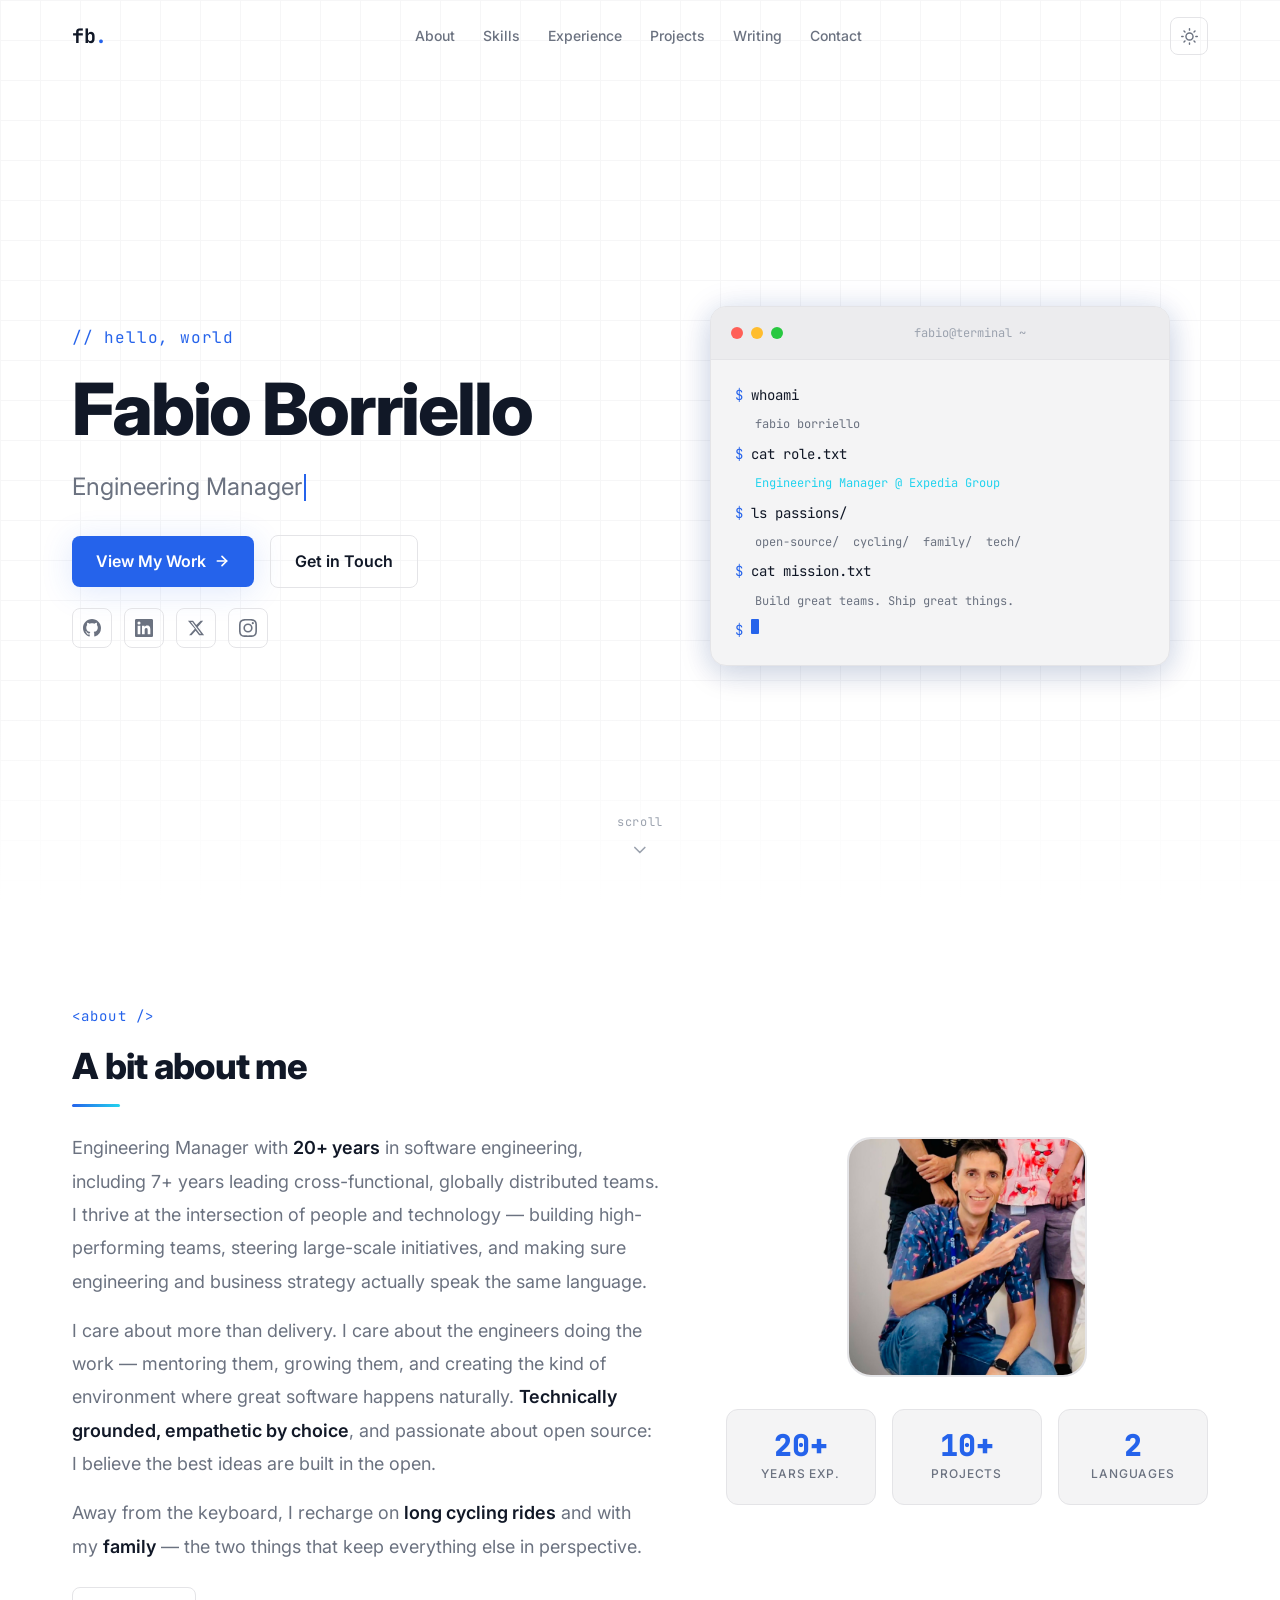
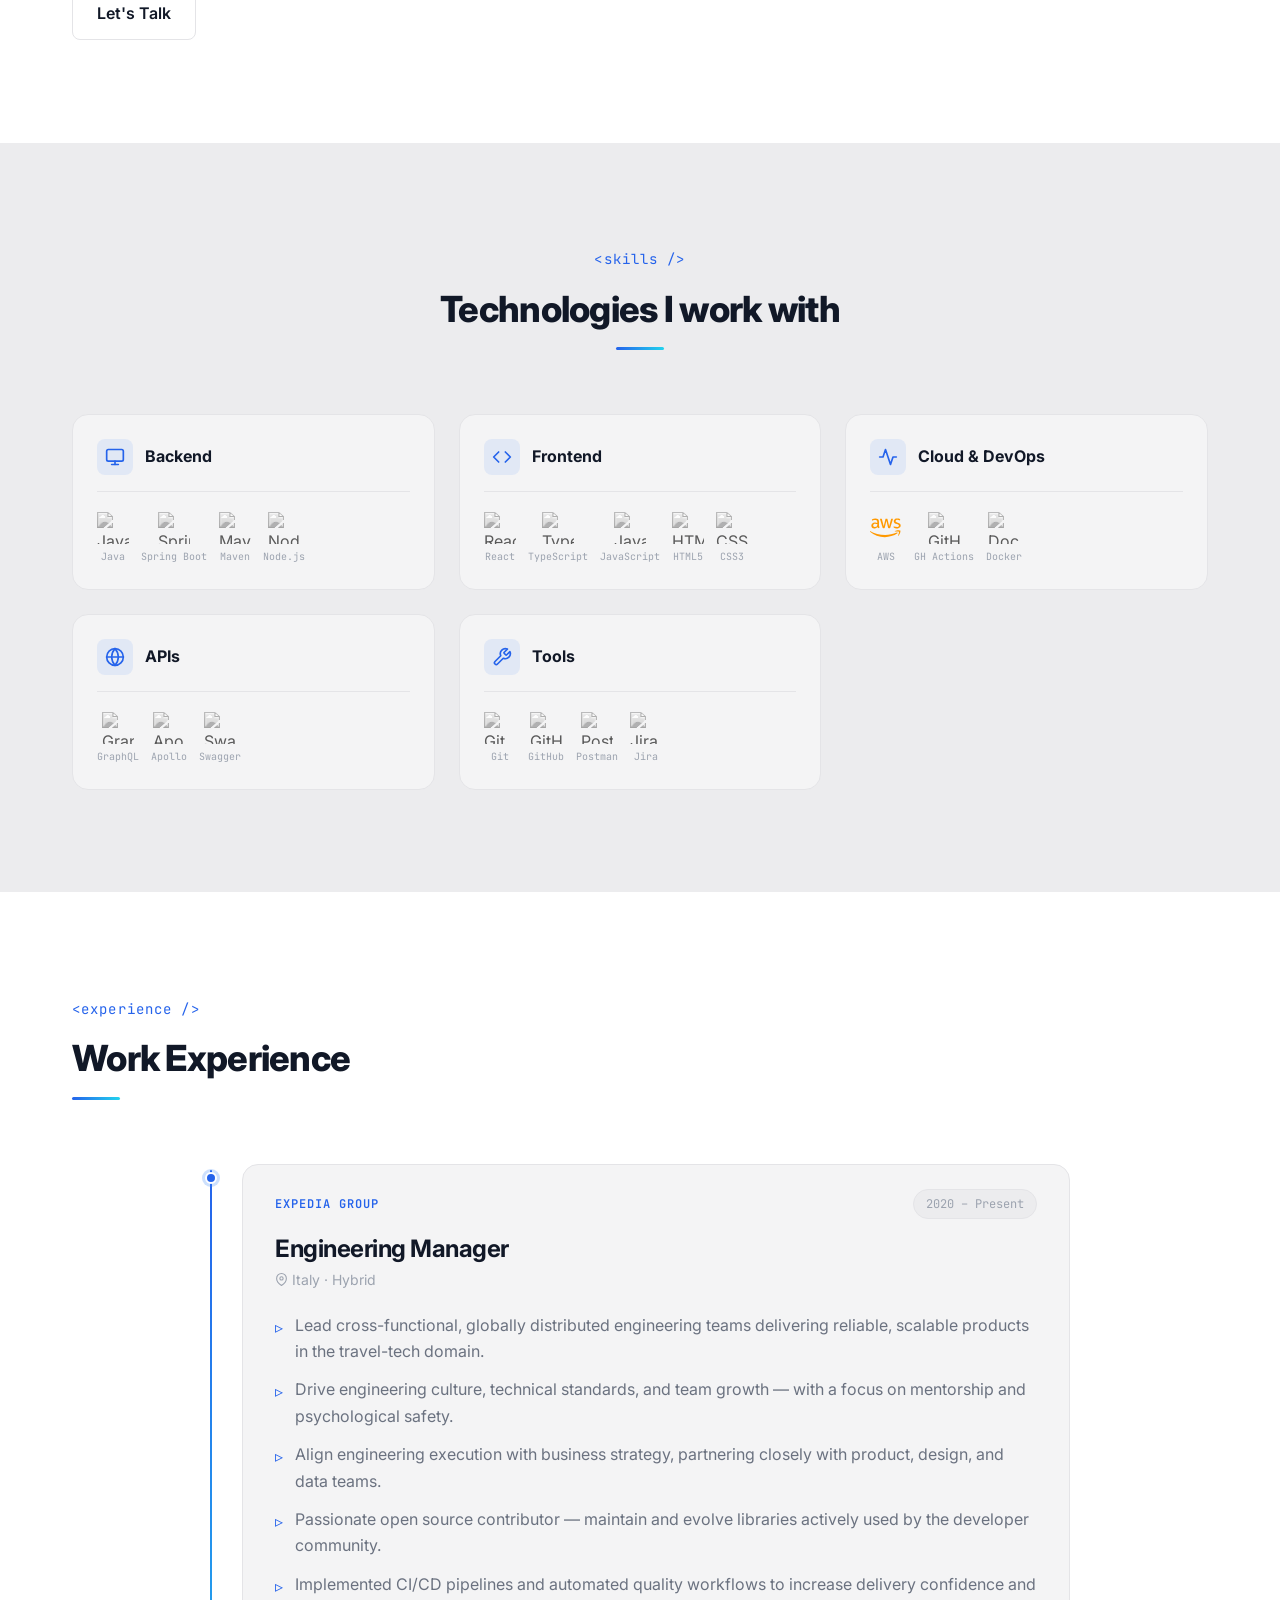
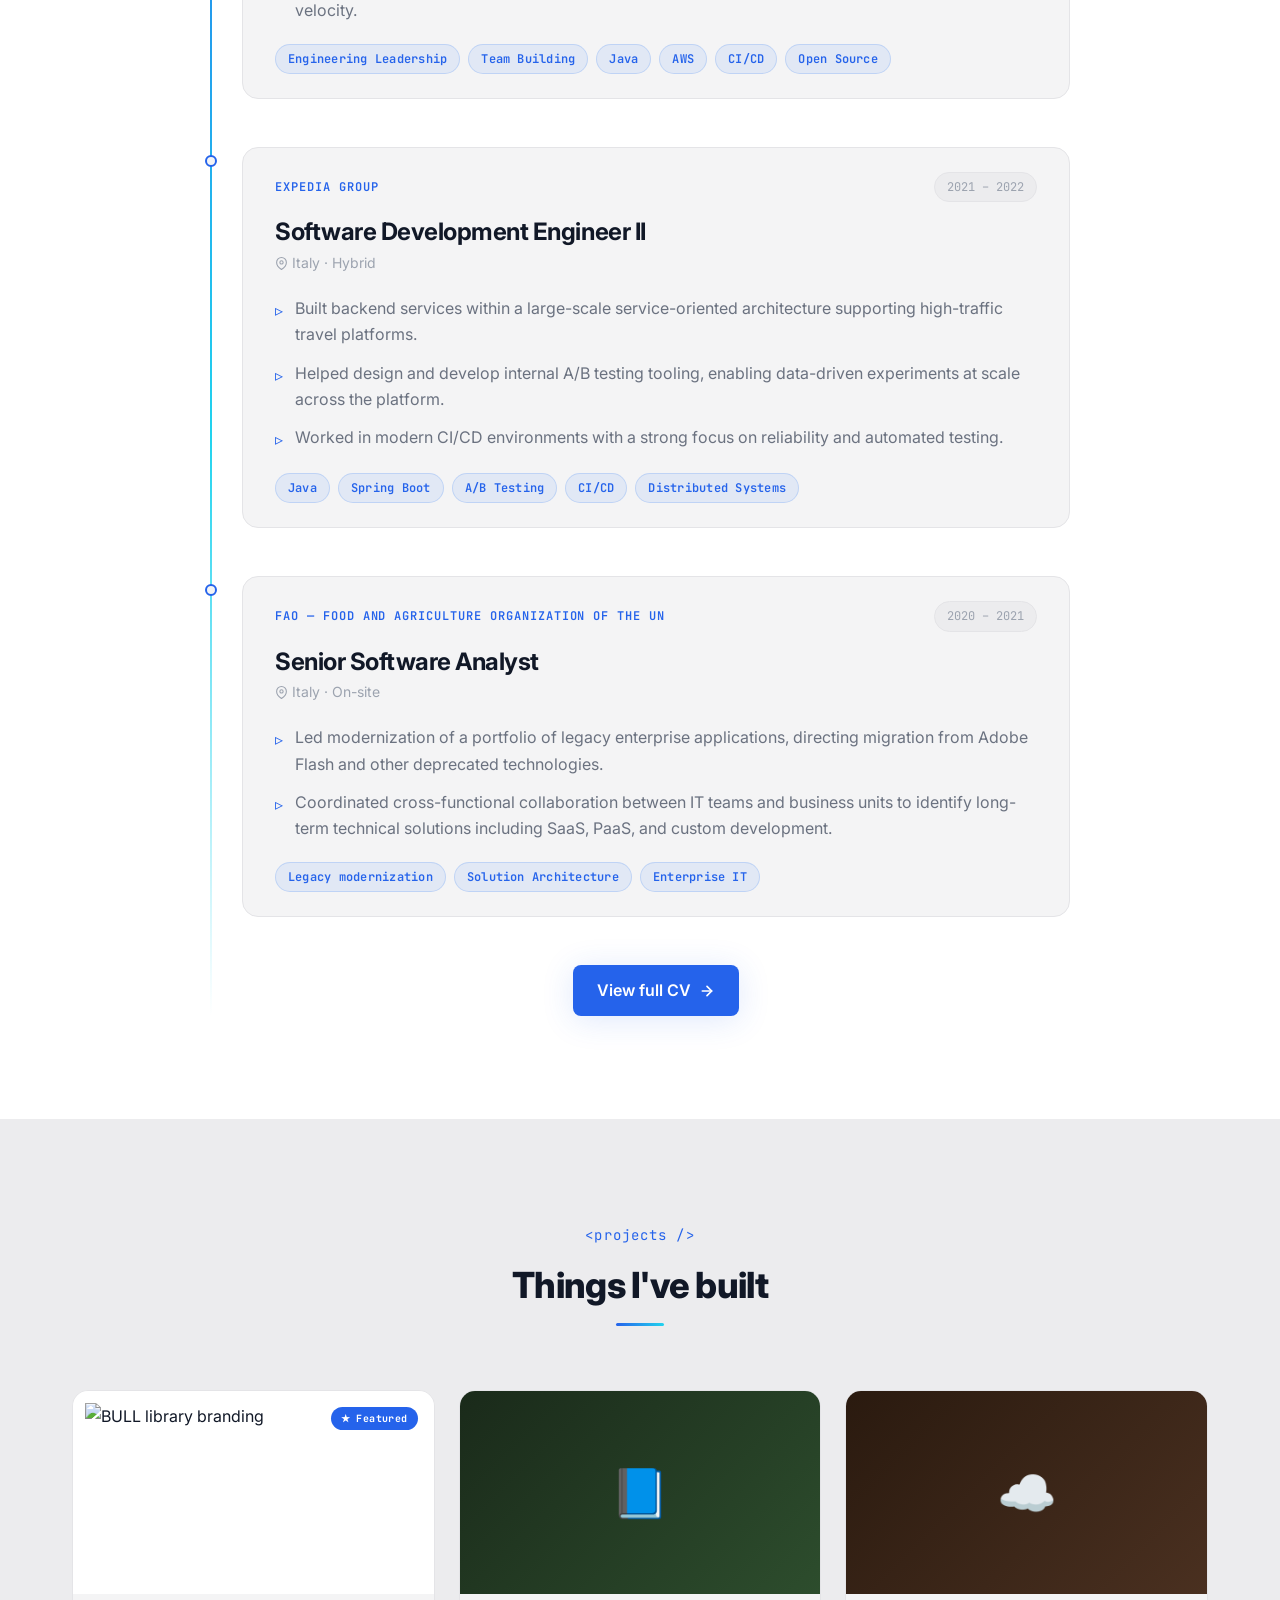
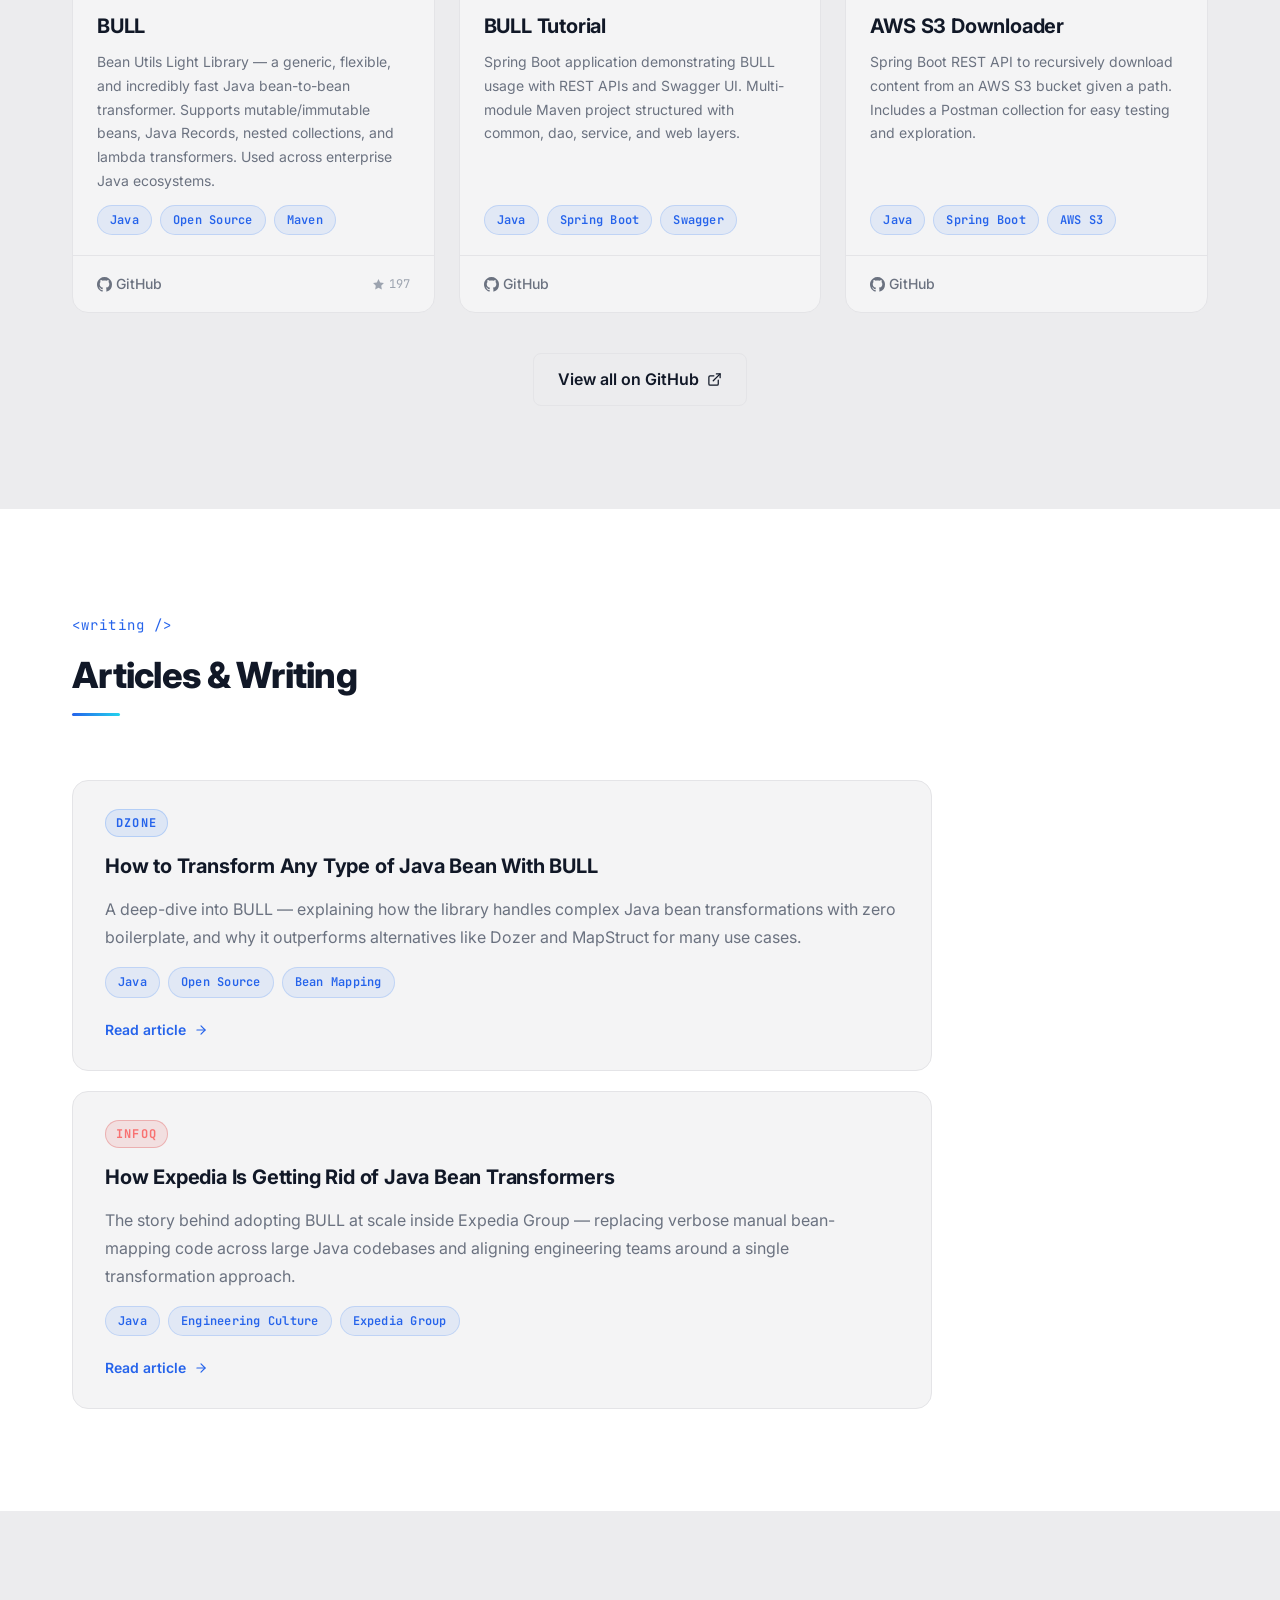
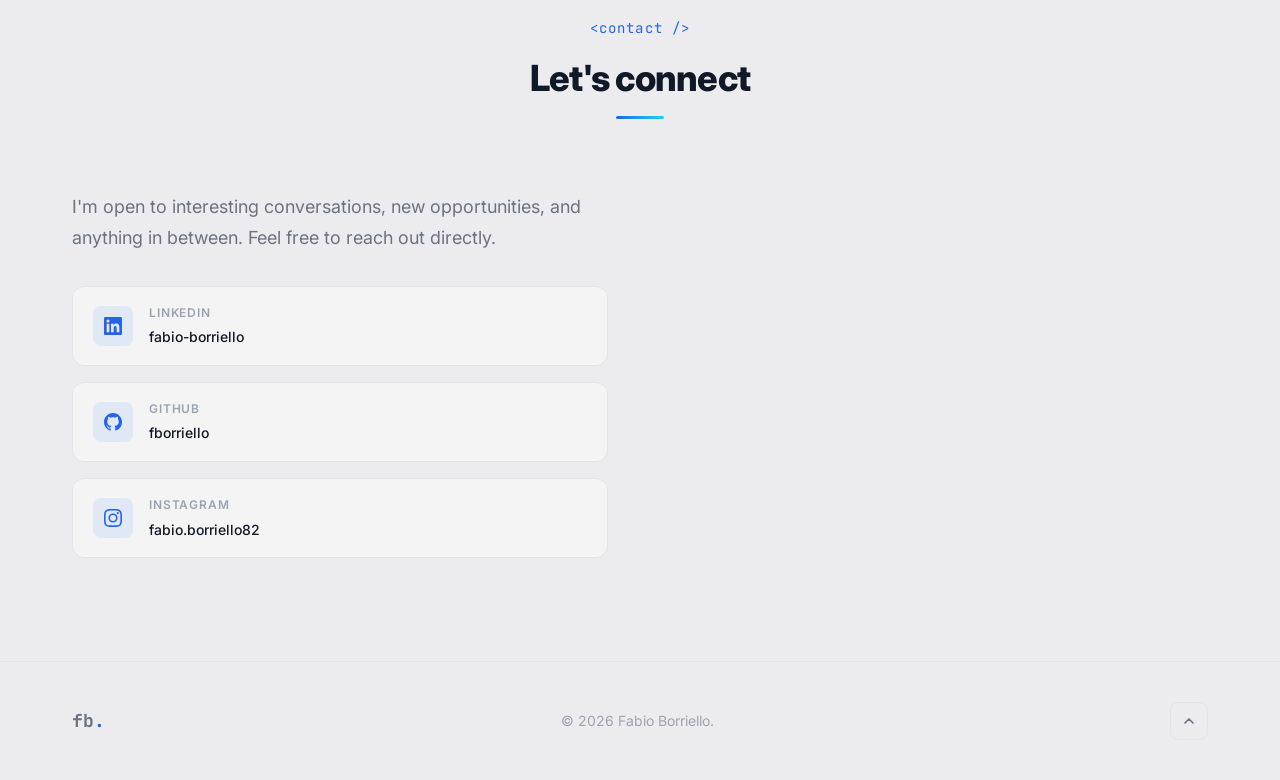
==== index.html @ bc18e20f "Typo fix" ====
<!DOCTYPE html>
<html lang="en" data-theme="dark">
<head>
  <meta charset="UTF-8">
  <meta name="viewport" content="width=device-width, initial-scale=1.0">

  <!-- Anti-FOUC: apply theme before CSS renders -->
  <script>
    (function() {
      var t = localStorage.getItem('theme') ||
        (window.matchMedia('(prefers-color-scheme: dark)').matches ? 'dark' : 'light');
      document.documentElement.setAttribute('data-theme', t);
    })();
  </script>

  <!-- Primary Meta -->
  <title>Fabio Borriello — Engineering Manager</title>
  <meta name="description" content="Engineering Manager with 7+ years leading cross-functional, globally distributed teams. Passionate about people, technology, and open source.">
  <meta name="author" content="Fabio Borriello">
  <link rel="canonical" href="https://fborriello.github.io/bio/">

  <!-- Open Graph -->
  <meta property="og:type"        content="website">
  <meta property="og:url"         content="https://fborriello.github.io/bio/">
  <meta property="og:title"       content="Fabio Borriello — Engineering Manager">
  <meta property="og:description" content="Engineering Manager with 7+ years leading globally distributed teams. Passionate about open source, people, and delivering impactful products.">
  <meta property="og:image"       content="https://fborriello.github.io/bio/assets/images/og-preview.png">

  <!-- Twitter Card -->
  <meta name="twitter:card"        content="summary_large_image">
  <meta name="twitter:site"        content="@borriellofabio">
  <meta name="twitter:creator"     content="@borriellofabio">
  <meta name="twitter:title"       content="Fabio Borriello — Engineering Manager">
  <meta name="twitter:description" content="Engineering Manager. Open source enthusiast. Team builder.">
  <meta name="twitter:image"       content="https://fborriello.github.io/bio/assets/images/og-preview.png">

  <!-- JSON-LD Structured Data -->
  <script type="application/ld+json">
  {
    "@context": "https://schema.org",
    "@type": "Person",
    "name": "Fabio Borriello",
    "url": "https://fborriello.github.io/bio",
    "jobTitle": "Engineering Manager",
    "sameAs": [
      "https://github.com/fborriello",
      "https://linkedin.com/in/fabio-borriello",
      "https://twitter.com/borriellofabio",
      "https://www.instagram.com/fabio.borriello82"
    ]
  }
  </script>

  <!-- Fonts preconnect -->
  <link rel="preconnect" href="https://fonts.googleapis.com">
  <link rel="preconnect" href="https://fonts.gstatic.com" crossorigin>

  <!-- Favicon -->
  <link rel="icon" type="image/svg+xml" href="favicon.svg">

  <!-- Stylesheet -->
  <link rel="stylesheet" href="css/main.css">
</head>

<body>

  <!-- Skip to main content (accessibility) -->
  <a href="#main" class="skip-link">Skip to main content</a>

  <!-- =====================
       NAVIGATION
       ===================== -->
  <nav class="nav" id="navbar" aria-label="Main navigation">
    <div class="container nav__inner">

      <a href="#home" class="nav__logo">fb<span>.</span></a>

      <ul class="nav__links" role="list">
        <li><a href="#about"      class="nav__link">About</a></li>
        <li><a href="#skills"     class="nav__link">Skills</a></li>
        <li><a href="#experience" class="nav__link">Experience</a></li>
        <li><a href="#projects"   class="nav__link">Projects</a></li>
        <li><a href="#writing"    class="nav__link">Writing</a></li>
        <li><a href="#contact"    class="nav__link">Contact</a></li>
      </ul>

      <div class="nav__actions">
        <button class="theme-toggle" id="theme-toggle" aria-label="Toggle color theme">
          <!-- Sun icon (shown in light mode) -->
          <svg class="icon-sun" xmlns="http://www.w3.org/2000/svg" viewBox="0 0 24 24" fill="none" stroke="currentColor" stroke-width="2" stroke-linecap="round" stroke-linejoin="round" aria-hidden="true">
            <circle cx="12" cy="12" r="5"/><line x1="12" y1="1" x2="12" y2="3"/><line x1="12" y1="21" x2="12" y2="23"/><line x1="4.22" y1="4.22" x2="5.64" y2="5.64"/><line x1="18.36" y1="18.36" x2="19.78" y2="19.78"/><line x1="1" y1="12" x2="3" y2="12"/><line x1="21" y1="12" x2="23" y2="12"/><line x1="4.22" y1="19.78" x2="5.64" y2="18.36"/><line x1="18.36" y1="5.64" x2="19.78" y2="4.22"/>
          </svg>
          <!-- Moon icon (shown in dark mode) -->
          <svg class="icon-moon" xmlns="http://www.w3.org/2000/svg" viewBox="0 0 24 24" fill="none" stroke="currentColor" stroke-width="2" stroke-linecap="round" stroke-linejoin="round" aria-hidden="true">
            <path d="M21 12.79A9 9 0 1 1 11.21 3 7 7 0 0 0 21 12.79z"/>
          </svg>
        </button>

        <button class="nav__hamburger" id="nav-hamburger" aria-label="Toggle navigation menu" aria-expanded="false">
          <span></span><span></span><span></span>
        </button>
      </div>
    </div>
  </nav>

  <!-- Mobile overlay -->
  <div class="nav__mobile-overlay" id="nav-overlay" role="dialog" aria-modal="true" aria-label="Navigation menu">
    <nav>
      <ul class="nav__mobile-links" role="list">
        <li><a href="#about"      class="nav__mobile-link">About</a></li>
        <li><a href="#skills"     class="nav__mobile-link">Skills</a></li>
        <li><a href="#experience" class="nav__mobile-link">Experience</a></li>
        <li><a href="#projects"   class="nav__mobile-link">Projects</a></li>
        <li><a href="#writing"    class="nav__mobile-link">Writing</a></li>
        <li><a href="#contact"    class="nav__mobile-link">Contact</a></li>
      </ul>
    </nav>
  </div>

  <main id="main">

    <!-- =====================
         HERO
         ===================== -->
    <section class="hero" id="home" aria-label="Introduction">
      <div class="container hero__inner">

        <!-- Left: content -->
        <div class="hero__content">
          <p class="hero__greeting">// hello, world</p>

          <h1 class="hero__name">Fabio Borriello</h1>

          <p class="hero__subtitle">
            <span id="typewriter-text"></span><span class="hero__cursor" aria-hidden="true"></span>
          </p>

          <div class="hero__ctas">
            <a href="#projects" class="btn btn--primary">
              View My Work
              <svg xmlns="http://www.w3.org/2000/svg" width="16" height="16" viewBox="0 0 24 24" fill="none" stroke="currentColor" stroke-width="2.5" stroke-linecap="round" stroke-linejoin="round" aria-hidden="true"><line x1="5" y1="12" x2="19" y2="12"/><polyline points="12 5 19 12 12 19"/></svg>
            </a>
            <a href="#contact" class="btn btn--outline">Get in Touch</a>
          </div>

          <div class="hero__social social-links">
            <a href="https://github.com/fborriello" target="_blank" rel="noopener noreferrer" class="social-link" aria-label="GitHub profile">
              <svg xmlns="http://www.w3.org/2000/svg" viewBox="0 0 24 24" fill="currentColor" aria-hidden="true"><path d="M12 0C5.37 0 0 5.37 0 12c0 5.31 3.435 9.795 8.205 11.385.6.105.825-.255.825-.57 0-.285-.015-1.23-.015-2.235-3.015.555-3.795-.735-4.035-1.41-.135-.345-.72-1.41-1.23-1.695-.42-.225-1.02-.78-.015-.795.945-.015 1.62.87 1.845 1.23 1.08 1.815 2.805 1.305 3.495.99.105-.78.42-1.305.765-1.605-2.67-.3-5.46-1.335-5.46-5.925 0-1.305.465-2.385 1.23-3.225-.12-.3-.54-1.53.12-3.18 0 0 1.005-.315 3.3 1.23.96-.27 1.98-.405 3-.405s2.04.135 3 .405c2.295-1.56 3.3-1.23 3.3-1.23.66 1.65.24 2.88.12 3.18.765.84 1.23 1.905 1.23 3.225 0 4.605-2.805 5.625-5.475 5.925.435.375.81 1.095.81 2.22 0 1.605-.015 2.895-.015 3.3 0 .315.225.69.825.57A12.02 12.02 0 0 0 24 12c0-6.63-5.37-12-12-12z"/></svg>
            </a>
            <a href="https://linkedin.com/in/fabio-borriello" target="_blank" rel="noopener noreferrer" class="social-link" aria-label="LinkedIn profile">
              <svg xmlns="http://www.w3.org/2000/svg" viewBox="0 0 24 24" fill="currentColor" aria-hidden="true"><path d="M20.447 20.452h-3.554v-5.569c0-1.328-.027-3.037-1.852-3.037-1.853 0-2.136 1.445-2.136 2.939v5.667H9.351V9h3.414v1.561h.046c.477-.9 1.637-1.85 3.37-1.85 3.601 0 4.267 2.37 4.267 5.455v6.286zM5.337 7.433a2.062 2.062 0 0 1-2.063-2.065 2.064 2.064 0 1 1 2.063 2.065zm1.782 13.019H3.555V9h3.564v11.452zM22.225 0H1.771C.792 0 0 .774 0 1.729v20.542C0 23.227.792 24 1.771 24h20.451C23.2 24 24 23.227 24 22.271V1.729C24 .774 23.2 0 22.222 0h.003z"/></svg>
            </a>
            <a href="https://twitter.com/borriellofabio" target="_blank" rel="noopener noreferrer" class="social-link" aria-label="Twitter / X profile">
              <svg xmlns="http://www.w3.org/2000/svg" viewBox="0 0 24 24" fill="currentColor" aria-hidden="true"><path d="M18.244 2.25h3.308l-7.227 8.26 8.502 11.24H16.17l-4.714-6.231-5.401 6.231H2.746l7.73-8.835L1.254 2.25H8.08l4.253 5.622zm-1.161 17.52h1.833L7.084 4.126H5.117z"/></svg>
            </a>
            <a href="https://www.instagram.com/fabio.borriello82" target="_blank" rel="noopener noreferrer" class="social-link" aria-label="Instagram profile">
              <svg xmlns="http://www.w3.org/2000/svg" viewBox="0 0 24 24" fill="currentColor" aria-hidden="true"><path d="M12 2.163c3.204 0 3.584.012 4.85.07 3.252.148 4.771 1.691 4.919 4.919.058 1.265.069 1.645.069 4.849 0 3.205-.012 3.584-.069 4.849-.149 3.225-1.664 4.771-4.919 4.919-1.266.058-1.644.07-4.85.07-3.204 0-3.584-.012-4.849-.07-3.26-.149-4.771-1.699-4.919-4.92-.058-1.265-.07-1.644-.07-4.849 0-3.204.013-3.583.07-4.849.149-3.227 1.664-4.771 4.919-4.919 1.266-.057 1.645-.069 4.849-.069zM12 0C8.741 0 8.333.014 7.053.072 2.695.272.273 2.69.073 7.052.014 8.333 0 8.741 0 12c0 3.259.014 3.668.072 4.948.2 4.358 2.618 6.78 6.98 6.98C8.333 23.986 8.741 24 12 24c3.259 0 3.668-.014 4.948-.072 4.354-.2 6.782-2.618 6.979-6.98.059-1.28.073-1.689.073-4.948 0-3.259-.014-3.667-.072-4.947-.196-4.354-2.617-6.78-6.979-6.98C15.668.014 15.259 0 12 0zm0 5.838a6.162 6.162 0 1 0 0 12.324 6.162 6.162 0 0 0 0-12.324zM12 16a4 4 0 1 1 0-8 4 4 0 0 1 0 8zm6.406-11.845a1.44 1.44 0 1 0 0 2.881 1.44 1.44 0 0 0 0-2.881z"/></svg>
            </a>
          </div>
        </div>

        <!-- Right: terminal -->
        <div class="hero__visual" aria-hidden="true">
          <div class="terminal">
            <div class="terminal__header">
              <span class="terminal__dot terminal__dot--red"></span>
              <span class="terminal__dot terminal__dot--yellow"></span>
              <span class="terminal__dot terminal__dot--green"></span>
              <span class="terminal__title">fabio@terminal ~ </span>
            </div>
            <div class="terminal__body">
              <p class="terminal__line">
                <span class="terminal__prompt">$</span>
                <span class="terminal__cmd">whoami</span>
              </p>
              <p class="terminal__output">fabio borriello</p>

              <p class="terminal__line">
                <span class="terminal__prompt">$</span>
                <span class="terminal__cmd">cat role.txt</span>
              </p>
              <p class="terminal__output terminal__output--highlight">Engineering Manager @ Expedia Group</p>

              <p class="terminal__line">
                <span class="terminal__prompt">$</span>
                <span class="terminal__cmd">ls passions/</span>
              </p>
              <p class="terminal__output">open-source/&nbsp; cycling/&nbsp; family/&nbsp; tech/</p>

              <p class="terminal__line">
                <span class="terminal__prompt">$</span>
                <span class="terminal__cmd">cat mission.txt</span>
              </p>
              <p class="terminal__output">Build great teams. Ship great things.</p>

              <p class="terminal__line">
                <span class="terminal__prompt">$</span>
                <span class="terminal__caret"></span>
              </p>
            </div>
          </div>
        </div>

      </div>

      <!-- Scroll indicator -->
      <a href="#about" class="hero__scroll" aria-label="Scroll to about section">
        <span>scroll</span>
        <svg xmlns="http://www.w3.org/2000/svg" viewBox="0 0 24 24" fill="none" stroke="currentColor" stroke-width="2" stroke-linecap="round" stroke-linejoin="round" aria-hidden="true">
          <polyline points="6 9 12 15 18 9"/>
        </svg>
      </a>
    </section>

    <!-- =====================
         ABOUT
         ===================== -->
    <section class="section" id="about" aria-label="About me">
      <div class="container">

        <div class="about__inner">

          <!-- Left: text -->
          <div class="about__text reveal">
            <div>
              <p class="section-label">&lt;about /&gt;</p>
              <h2 class="section-title">A bit about me</h2>
              <div class="divider"></div>
            </div>

            <div class="about__bio">
              <p>
                Engineering Manager with <strong>20+ years</strong> in software engineering, including 7+ years leading cross-functional,
                globally distributed teams. I thrive at the intersection of people and technology —
                building high-performing teams, steering large-scale initiatives, and making sure
                engineering and business strategy actually speak the same language.
              </p>
              <p>
                I care about more than delivery. I care about the engineers doing the work —
                mentoring them, growing them, and creating the kind of environment where great
                software happens naturally. <strong>Technically grounded, empathetic by choice</strong>,
                and passionate about open source: I believe the best ideas are built in the open.
              </p>
              <p>
                Away from the keyboard, I recharge on <strong>long cycling rides</strong> and
                with my <strong>family</strong> — the two things that keep everything else in perspective.
              </p>
            </div>

            <div class="about__actions">
              <a href="#contact" class="btn btn--outline">Let's Talk</a>
            </div>
          </div>

          <!-- Right: photo + stats -->
          <div class="about__visual reveal reveal-delay-2">
            <div class="about__photo-wrap">
              <img
                src="assets/images/profile.jpg"
                alt="Fabio Borriello smiling and making a peace sign"
                class="about__photo"
                width="240"
                height="240"
                loading="eager"
              >
              <div class="about__photo-badge" style="display:none">
                <span class="badge-available">
                  <span class="badge-available__dot"></span>
                  Open to opportunities
                </span>
              </div>
            </div>

            <div class="about__stats" aria-label="Key stats">
              <div class="stat-card">
                <div class="stat-card__number" data-count="20" data-suffix="+">0+</div>
                <div class="stat-card__label">Years Exp.</div>
              </div>
              <div class="stat-card">
                <div class="stat-card__number" data-count="10" data-suffix="+">0+</div>
                <div class="stat-card__label">Projects</div>
              </div>
              <div class="stat-card">
                <div class="stat-card__number" data-count="2">0</div>
                <div class="stat-card__label">Languages</div>
              </div>
            </div>
          </div>

        </div>
      </div>
    </section>

    <!-- =====================
         SKILLS
         ===================== -->
    <section class="section section--alt" id="skills" aria-label="Skills and technologies">
      <div class="container">

        <div class="section-header text-center reveal">
          <p class="section-label">&lt;skills /&gt;</p>
          <h2 class="section-title">Technologies I work with</h2>
          <div class="divider divider--center"></div>
        </div>

        <div class="skills__grid">

          <!-- Backend -->
          <div class="skill-card reveal reveal-delay-1">
            <div class="skill-card__header">
              <div class="skill-card__icon">
                <svg xmlns="http://www.w3.org/2000/svg" viewBox="0 0 24 24" fill="none" stroke="currentColor" stroke-width="2" stroke-linecap="round" stroke-linejoin="round" aria-hidden="true"><rect x="2" y="3" width="20" height="14" rx="2" ry="2"/><line x1="8" y1="21" x2="16" y2="21"/><line x1="12" y1="17" x2="12" y2="21"/></svg>
              </div>
              <h3 class="skill-card__title">Backend</h3>
            </div>
            <div class="skill-card__icons">
              <div class="tech-icon">
                <img src="https://cdn.simpleicons.org/openjdk/ED8B00" alt="Java" width="32" height="32" loading="lazy">
                <span class="tech-icon__name">Java</span>
              </div>
              <div class="tech-icon">
                <img src="https://cdn.simpleicons.org/springboot/6DB33F" alt="Spring Boot" width="32" height="32" loading="lazy">
                <span class="tech-icon__name">Spring Boot</span>
              </div>
              <div class="tech-icon">
                <img src="https://cdn.simpleicons.org/apachemaven/C71A36" alt="Maven" width="32" height="32" loading="lazy">
                <span class="tech-icon__name">Maven</span>
              </div>
              <div class="tech-icon">
                <img src="https://cdn.simpleicons.org/nodedotjs/5FA04E" alt="Node.js" width="32" height="32" loading="lazy">
                <span class="tech-icon__name">Node.js</span>
              </div>
            </div>
          </div>

          <!-- Frontend -->
          <div class="skill-card reveal reveal-delay-2">
            <div class="skill-card__header">
              <div class="skill-card__icon">
                <svg xmlns="http://www.w3.org/2000/svg" viewBox="0 0 24 24" fill="none" stroke="currentColor" stroke-width="2" stroke-linecap="round" stroke-linejoin="round" aria-hidden="true"><polyline points="16 18 22 12 16 6"/><polyline points="8 6 2 12 8 18"/></svg>
              </div>
              <h3 class="skill-card__title">Frontend</h3>
            </div>
            <div class="skill-card__icons">
              <div class="tech-icon">
                <img src="https://cdn.simpleicons.org/react/61DAFB" alt="React" width="32" height="32" loading="lazy">
                <span class="tech-icon__name">React</span>
              </div>
              <div class="tech-icon">
                <img src="https://cdn.simpleicons.org/typescript/3178C6" alt="TypeScript" width="32" height="32" loading="lazy">
                <span class="tech-icon__name">TypeScript</span>
              </div>
              <div class="tech-icon">
                <img src="https://cdn.simpleicons.org/javascript/F7DF1E" alt="JavaScript" width="32" height="32" loading="lazy">
                <span class="tech-icon__name">JavaScript</span>
              </div>
              <div class="tech-icon">
                <img src="https://cdn.simpleicons.org/html5/E34F26" alt="HTML5" width="32" height="32" loading="lazy">
                <span class="tech-icon__name">HTML5</span>
              </div>
              <div class="tech-icon">
                <img src="https://cdn.simpleicons.org/css/663399" alt="CSS3" width="32" height="32" loading="lazy">
                <span class="tech-icon__name">CSS3</span>
              </div>
            </div>
          </div>

          <!-- Cloud & DevOps -->
          <div class="skill-card reveal reveal-delay-3">
            <div class="skill-card__header">
              <div class="skill-card__icon">
                <svg xmlns="http://www.w3.org/2000/svg" viewBox="0 0 24 24" fill="none" stroke="currentColor" stroke-width="2" stroke-linecap="round" stroke-linejoin="round" aria-hidden="true"><polyline points="22 12 18 12 15 21 9 3 6 12 2 12"/></svg>
              </div>
              <h3 class="skill-card__title">Cloud &amp; DevOps</h3>
            </div>
            <div class="skill-card__icons">
              <div class="tech-icon">
                <img src="https://cdn.simpleicons.org/awsorganizations/FF9900" alt="AWS" width="32" height="32" loading="lazy" onerror="this.style.display='none';this.nextElementSibling.style.display='block'"><svg xmlns="http://www.w3.org/2000/svg" width="32" height="32" viewBox="0 0 24 24" fill="#FF9900" style="display:none" aria-hidden="true"><path d="M6.763 10.036c0 .296.032.535.088.71.064.176.144.368.256.576.04.063.056.127.056.183 0 .08-.048.16-.152.24l-.503.335a.383.383 0 0 1-.208.072c-.08 0-.16-.04-.239-.112a2.47 2.47 0 0 1-.287-.375 6.18 6.18 0 0 1-.248-.471c-.622.734-1.405 1.101-2.347 1.101-.67 0-1.205-.191-1.596-.574-.391-.384-.59-.894-.59-1.533 0-.678.239-1.23.726-1.644.487-.415 1.133-.623 1.955-.623.272 0 .551.024.846.064.296.04.6.104.918.176v-.583c0-.607-.127-1.03-.375-1.277-.255-.248-.686-.367-1.3-.367-.28 0-.568.031-.863.103-.295.072-.583.16-.862.272a2.287 2.287 0 0 1-.28.104.488.488 0 0 1-.127.023c-.112 0-.168-.08-.168-.247v-.391c0-.128.016-.224.056-.28a.597.597 0 0 1 .224-.167c.279-.144.614-.264 1.005-.36a4.84 4.84 0 0 1 1.246-.151c.95 0 1.644.216 2.091.647.439.43.662 1.085.662 1.963v2.586zm-3.24 1.214c.263 0 .534-.048.822-.144.287-.096.543-.271.758-.51.128-.152.224-.32.272-.512.047-.191.08-.423.08-.694v-.335a6.66 6.66 0 0 0-.735-.136 6.02 6.02 0 0 0-.75-.048c-.535 0-.926.104-1.19.32-.263.215-.39.518-.39.917 0 .375.095.655.295.846.191.2.47.296.838.296zm6.41.862c-.144 0-.24-.024-.304-.08-.063-.048-.12-.16-.168-.311L7.586 5.55a1.398 1.398 0 0 1-.072-.32c0-.128.064-.2.191-.2h.783c.151 0 .255.025.31.08.065.048.113.16.16.312l1.342 5.284 1.245-5.284c.04-.16.088-.264.151-.312a.549.549 0 0 1 .32-.08h.638c.152 0 .256.025.32.08.063.048.12.16.151.312l1.261 5.348 1.381-5.348c.048-.16.104-.264.16-.312a.52.52 0 0 1 .311-.08h.743c.127 0 .2.065.2.2 0 .04-.009.08-.017.128a1.137 1.137 0 0 1-.056.2l-1.923 6.17c-.048.16-.104.263-.168.311a.51.51 0 0 1-.303.08h-.687c-.151 0-.255-.024-.32-.08-.063-.055-.119-.16-.15-.32l-1.238-5.148-1.23 5.14c-.04.16-.087.264-.15.32-.065.056-.177.08-.32.08zm10.256.215c-.415 0-.83-.048-1.229-.143-.399-.096-.71-.2-.918-.32-.128-.071-.215-.151-.247-.223a.563.563 0 0 1-.048-.224v-.407c0-.167.064-.247.183-.247.048 0 .096.008.144.024.048.016.12.048.2.08.271.12.566.215.878.279.319.064.63.096.95.096.502 0 .894-.088 1.165-.264a.86.86 0 0 0 .41-.758.777.777 0 0 0-.215-.559c-.144-.151-.416-.287-.807-.415l-1.157-.36c-.583-.183-1.014-.454-1.277-.813a1.902 1.902 0 0 1-.4-1.158c0-.335.073-.63.216-.886.144-.255.335-.479.575-.654.24-.184.51-.32.83-.415.32-.096.655-.136 1.006-.136.175 0 .359.008.535.032.183.024.35.056.518.088.16.04.312.08.455.127.144.048.256.096.336.144a.69.69 0 0 1 .24.2.43.43 0 0 1 .071.263v.375c0 .168-.064.256-.184.256a.83.83 0 0 1-.303-.096 3.652 3.652 0 0 0-1.532-.311c-.455 0-.815.071-1.062.223-.248.152-.375.383-.375.71 0 .224.08.416.24.567.159.152.454.304.877.44l1.133.358c.574.184.99.44 1.237.767.247.329.367.702.367 1.117 0 .343-.072.655-.207.926-.144.272-.336.511-.583.703-.248.2-.543.343-.886.447-.36.111-.743.167-1.15.167z"/><path fill-rule="evenodd" clip-rule="evenodd" d="M20.583 16.025c-2.554 1.887-6.26 2.89-9.453 2.89-4.472 0-8.498-1.651-11.54-4.397-.239-.215-.025-.51.263-.343 3.287 1.912 7.35 3.067 11.547 3.067 2.83 0 5.942-.587 8.807-1.803.431-.185.794.283.376.586z"/><path fill-rule="evenodd" clip-rule="evenodd" d="M21.648 14.796c-.327-.42-2.16-.199-2.987-.1-.25.031-.288-.189-.063-.349 1.46-1.027 3.863-.73 4.143-.387.28.344-.073 2.754-1.446 3.904-.21.176-.41.082-.317-.151.308-.772.999-2.497.67-2.917z"/></svg>
                <span class="tech-icon__name">AWS</span>
              </div>
              <div class="tech-icon">
                <img src="https://cdn.simpleicons.org/githubactions/2088FF" alt="GitHub Actions" width="32" height="32" loading="lazy">
                <span class="tech-icon__name">GH Actions</span>
              </div>
              <div class="tech-icon">
                <img src="https://cdn.simpleicons.org/docker/2496ED" alt="Docker" width="32" height="32" loading="lazy">
                <span class="tech-icon__name">Docker</span>
              </div>
            </div>
          </div>

          <!-- APIs -->
          <div class="skill-card reveal reveal-delay-1">
            <div class="skill-card__header">
              <div class="skill-card__icon">
                <svg xmlns="http://www.w3.org/2000/svg" viewBox="0 0 24 24" fill="none" stroke="currentColor" stroke-width="2" stroke-linecap="round" stroke-linejoin="round" aria-hidden="true"><circle cx="12" cy="12" r="10"/><line x1="2" y1="12" x2="22" y2="12"/><path d="M12 2a15.3 15.3 0 0 1 4 10 15.3 15.3 0 0 1-4 10 15.3 15.3 0 0 1-4-10 15.3 15.3 0 0 1 4-10z"/></svg>
              </div>
              <h3 class="skill-card__title">APIs</h3>
            </div>
            <div class="skill-card__icons">
              <div class="tech-icon">
                <img src="https://cdn.simpleicons.org/graphql/E10098" alt="GraphQL" width="32" height="32" loading="lazy">
                <span class="tech-icon__name">GraphQL</span>
              </div>
              <div class="tech-icon">
                <img src="https://cdn.simpleicons.org/apollographql/311C87" alt="Apollo" width="32" height="32" loading="lazy">
                <span class="tech-icon__name">Apollo</span>
              </div>
              <div class="tech-icon">
                <img src="https://cdn.simpleicons.org/swagger/85EA2D" alt="Swagger" width="32" height="32" loading="lazy">
                <span class="tech-icon__name">Swagger</span>
              </div>
            </div>
          </div>

          <!-- Tools -->
          <div class="skill-card reveal reveal-delay-2">
            <div class="skill-card__header">
              <div class="skill-card__icon">
                <svg xmlns="http://www.w3.org/2000/svg" viewBox="0 0 24 24" fill="none" stroke="currentColor" stroke-width="2" stroke-linecap="round" stroke-linejoin="round" aria-hidden="true"><path d="M14.7 6.3a1 1 0 0 0 0 1.4l1.6 1.6a1 1 0 0 0 1.4 0l3.77-3.77a6 6 0 0 1-7.94 7.94l-6.91 6.91a2.12 2.12 0 0 1-3-3l6.91-6.91a6 6 0 0 1 7.94-7.94l-3.76 3.76z"/></svg>
              </div>
              <h3 class="skill-card__title">Tools</h3>
            </div>
            <div class="skill-card__icons">
              <div class="tech-icon">
                <img src="https://cdn.simpleicons.org/git/F05032" alt="Git" width="32" height="32" loading="lazy">
                <span class="tech-icon__name">Git</span>
              </div>
              <div class="tech-icon">
                <img src="https://cdn.simpleicons.org/github/FFFFFF" alt="GitHub" width="32" height="32" loading="lazy">
                <span class="tech-icon__name">GitHub</span>
              </div>
              <div class="tech-icon">
                <img src="https://cdn.simpleicons.org/postman/FF6C37" alt="Postman" width="32" height="32" loading="lazy">
                <span class="tech-icon__name">Postman</span>
              </div>
              <div class="tech-icon">
                <img src="https://cdn.simpleicons.org/jira/0052CC" alt="Jira" width="32" height="32" loading="lazy">
                <span class="tech-icon__name">Jira</span>
              </div>
            </div>
          </div>

        </div>
      </div>
    </section>

    <!-- =====================
         EXPERIENCE
         ===================== -->
    <section class="section" id="experience" aria-label="Work experience">
      <div class="container">

        <div class="section-header reveal">
          <p class="section-label">&lt;experience /&gt;</p>
          <h2 class="section-title">Work Experience</h2>
          <div class="divider"></div>
        </div>

        <div class="experience__timeline">

          <div class="timeline-item reveal">
            <div class="timeline-card">
              <div class="timeline-card__meta">
                <span class="timeline-card__company">Expedia Group</span>
                <span class="timeline-card__date">2020 – Present</span>
              </div>
              <h3 class="timeline-card__role">Engineering Manager</h3>
              <p class="timeline-card__location">
                <svg xmlns="http://www.w3.org/2000/svg" width="13" height="13" viewBox="0 0 24 24" fill="none" stroke="currentColor" stroke-width="2" stroke-linecap="round" stroke-linejoin="round" aria-hidden="true"><path d="M21 10c0 7-9 13-9 13s-9-6-9-13a9 9 0 0 1 18 0z"/><circle cx="12" cy="10" r="3"/></svg>
                Italy · Hybrid
              </p>
              <ul class="timeline-card__bullets">
                <li class="timeline-card__bullet">Lead cross-functional, globally distributed engineering teams delivering reliable, scalable products in the travel-tech domain.</li>
                <li class="timeline-card__bullet">Drive engineering culture, technical standards, and team growth — with a focus on mentorship and psychological safety.</li>
                <li class="timeline-card__bullet">Align engineering execution with business strategy, partnering closely with product, design, and data teams.</li>
                <li class="timeline-card__bullet">Passionate open source contributor — maintain and evolve libraries actively used by the developer community.</li>
                <li class="timeline-card__bullet">Implemented CI/CD pipelines and automated quality workflows to increase delivery confidence and velocity.</li>
              </ul>
              <div class="timeline-card__tags">
                <span class="tag">Engineering Leadership</span>
                <span class="tag">Team Building</span>
                <span class="tag">Java</span>
                <span class="tag">AWS</span>
                <span class="tag">CI/CD</span>
                <span class="tag">Open Source</span>
              </div>
            </div>
          </div>

          <div class="timeline-item reveal">
            <div class="timeline-card">
              <div class="timeline-card__meta">
                <span class="timeline-card__company">Expedia Group</span>
                <span class="timeline-card__date">2021 – 2022</span>
              </div>
              <h3 class="timeline-card__role">Software Development Engineer II</h3>
              <p class="timeline-card__location">
                <svg xmlns="http://www.w3.org/2000/svg" width="13" height="13" viewBox="0 0 24 24" fill="none" stroke="currentColor" stroke-width="2" stroke-linecap="round" stroke-linejoin="round" aria-hidden="true"><path d="M21 10c0 7-9 13-9 13s-9-6-9-13a9 9 0 0 1 18 0z"/><circle cx="12" cy="10" r="3"/></svg>
                Italy · Hybrid
              </p>
              <ul class="timeline-card__bullets">
                <li class="timeline-card__bullet">Built backend services within a large-scale service-oriented architecture supporting high-traffic travel platforms.</li>
                <li class="timeline-card__bullet">Helped design and develop internal A/B testing tooling, enabling data-driven experiments at scale across the platform.</li>
                <li class="timeline-card__bullet">Worked in modern CI/CD environments with a strong focus on reliability and automated testing.</li>
              </ul>
              <div class="timeline-card__tags">
                <span class="tag">Java</span>
                <span class="tag">Spring Boot</span>
                <span class="tag">A/B Testing</span>
                <span class="tag">CI/CD</span>
                <span class="tag">Distributed Systems</span>
              </div>
            </div>
          </div>

          <div class="timeline-item reveal">
            <div class="timeline-card">
              <div class="timeline-card__meta">
                <span class="timeline-card__company">FAO — Food and Agriculture Organization of the UN</span>
                <span class="timeline-card__date">2020 – 2021</span>
              </div>
              <h3 class="timeline-card__role">Senior Software Analyst</h3>
              <p class="timeline-card__location">
                <svg xmlns="http://www.w3.org/2000/svg" width="13" height="13" viewBox="0 0 24 24" fill="none" stroke="currentColor" stroke-width="2" stroke-linecap="round" stroke-linejoin="round" aria-hidden="true"><path d="M21 10c0 7-9 13-9 13s-9-6-9-13a9 9 0 0 1 18 0z"/><circle cx="12" cy="10" r="3"/></svg>
                Italy · On-site
              </p>
              <ul class="timeline-card__bullets">
                <li class="timeline-card__bullet">Led modernization of a portfolio of legacy enterprise applications, directing migration from Adobe Flash and other deprecated technologies.</li>
                <li class="timeline-card__bullet">Coordinated cross-functional collaboration between IT teams and business units to identify long-term technical solutions including SaaS, PaaS, and custom development.</li>
              </ul>
              <div class="timeline-card__tags">
                <span class="tag">Legacy modernization</span>
                <span class="tag">Solution Architecture</span>
                <span class="tag">Enterprise IT</span>
              </div>
            </div>
          </div>

          <div style="display:flex; justify-content:center; margin-top: var(--space-8);">
            <a href="pages/fbResume.html" class="btn btn--primary">
              View full CV
              <svg xmlns="http://www.w3.org/2000/svg" width="16" height="16" viewBox="0 0 24 24" fill="none" stroke="currentColor" stroke-width="2.5" stroke-linecap="round" stroke-linejoin="round" aria-hidden="true"><line x1="5" y1="12" x2="19" y2="12"/><polyline points="12 5 19 12 12 19"/></svg>
            </a>
          </div>

        </div>
      </div>
    </section>

    <!-- =====================
         PROJECTS
         ===================== -->
    <section class="section section--alt" id="projects" aria-label="Projects">
      <div class="container">

        <div class="section-header text-center reveal">
          <p class="section-label">&lt;projects /&gt;</p>
          <h2 class="section-title">Things I've built</h2>
          <div class="divider divider--center"></div>
        </div>

        <div class="projects__grid">

          <!-- BULL — featured -->
          <div class="project-card project-card--featured reveal reveal-delay-1">
            <img src="https://raw.githubusercontent.com/ExpediaGroup/bull/master/docs/site/resources/images/BullBranding_04.png" alt="BULL library branding" class="project-card__cover" loading="eager">
            <div class="project-card__body">
              <h3 class="project-card__title">BULL</h3>
              <p class="project-card__desc">Bean Utils Light Library — a generic, flexible, and incredibly fast Java bean-to-bean transformer. Supports mutable/immutable beans, Java Records, nested collections, and lambda transformers. Used across enterprise Java ecosystems.</p>
              <div class="project-card__tags">
                <span class="tag">Java</span>
                <span class="tag">Open Source</span>
                <span class="tag">Maven</span>
              </div>
            </div>
            <div class="project-card__footer">
              <a href="https://github.com/ExpediaGroup/bull" target="_blank" rel="noopener noreferrer" class="project-card__link" aria-label="BULL on GitHub">
                <svg xmlns="http://www.w3.org/2000/svg" viewBox="0 0 24 24" fill="currentColor" aria-hidden="true"><path d="M12 0C5.37 0 0 5.37 0 12c0 5.31 3.435 9.795 8.205 11.385.6.105.825-.255.825-.57 0-.285-.015-1.23-.015-2.235-3.015.555-3.795-.735-4.035-1.41-.135-.345-.72-1.41-1.23-1.695-.42-.225-1.02-.78-.015-.795.945-.015 1.62.87 1.845 1.23 1.08 1.815 2.805 1.305 3.495.99.105-.78.42-1.305.765-1.605-2.67-.3-5.46-1.335-5.46-5.925 0-1.305.465-2.385 1.23-3.225-.12-.3-.54-1.53.12-3.18 0 0 1.005-.315 3.3 1.23.96-.27 1.98-.405 3-.405s2.04.135 3 .405c2.295-1.56 3.3-1.23 3.3-1.23.66 1.65.24 2.88.12 3.18.765.84 1.23 1.905 1.23 3.225 0 4.605-2.805 5.625-5.475 5.925.435.375.81 1.095.81 2.22 0 1.605-.015 2.895-.015 3.3 0 .315.225.69.825.57A12.02 12.02 0 0 0 24 12c0-6.63-5.37-12-12-12z"/></svg>
                GitHub
              </a>
              <span class="project-card__stars">
                <svg xmlns="http://www.w3.org/2000/svg" width="13" height="13" viewBox="0 0 24 24" fill="currentColor" aria-hidden="true"><polygon points="12 2 15.09 8.26 22 9.27 17 14.14 18.18 21.02 12 17.77 5.82 21.02 7 14.14 2 9.27 8.91 8.26 12 2"/></svg>
                197
              </span>
            </div>
          </div>

          <!-- bull-tutorial -->
          <div class="project-card reveal reveal-delay-2">
            <div class="project-card__cover project-card__cover--gradient" style="--cover-gradient: linear-gradient(135deg, #1a2a1a, #2d4d2d)" aria-hidden="true">📘</div>
            <div class="project-card__body">
              <h3 class="project-card__title">BULL Tutorial</h3>
              <p class="project-card__desc">Spring Boot application demonstrating BULL usage with REST APIs and Swagger UI. Multi-module Maven project structured with common, dao, service, and web layers.</p>
              <div class="project-card__tags">
                <span class="tag">Java</span>
                <span class="tag">Spring Boot</span>
                <span class="tag">Swagger</span>
              </div>
            </div>
            <div class="project-card__footer">
              <a href="https://github.com/fborriello/bull-tutorial" target="_blank" rel="noopener noreferrer" class="project-card__link" aria-label="bull-tutorial on GitHub">
                <svg xmlns="http://www.w3.org/2000/svg" viewBox="0 0 24 24" fill="currentColor" aria-hidden="true"><path d="M12 0C5.37 0 0 5.37 0 12c0 5.31 3.435 9.795 8.205 11.385.6.105.825-.255.825-.57 0-.285-.015-1.23-.015-2.235-3.015.555-3.795-.735-4.035-1.41-.135-.345-.72-1.41-1.23-1.695-.42-.225-1.02-.78-.015-.795.945-.015 1.62.87 1.845 1.23 1.08 1.815 2.805 1.305 3.495.99.105-.78.42-1.305.765-1.605-2.67-.3-5.46-1.335-5.46-5.925 0-1.305.465-2.385 1.23-3.225-.12-.3-.54-1.53.12-3.18 0 0 1.005-.315 3.3 1.23.96-.27 1.98-.405 3-.405s2.04.135 3 .405c2.295-1.56 3.3-1.23 3.3-1.23.66 1.65.24 2.88.12 3.18.765.84 1.23 1.905 1.23 3.225 0 4.605-2.805 5.625-5.475 5.925.435.375.81 1.095.81 2.22 0 1.605-.015 2.895-.015 3.3 0 .315.225.69.825.57A12.02 12.02 0 0 0 24 12c0-6.63-5.37-12-12-12z"/></svg>
                GitHub
              </a>
            </div>
          </div>

          <!-- awsS3Downloader -->
          <div class="project-card reveal reveal-delay-3">
            <div class="project-card__cover project-card__cover--gradient" style="--cover-gradient: linear-gradient(135deg, #2a1a0f, #4a3020)" aria-hidden="true">☁️</div>
            <div class="project-card__body">
              <h3 class="project-card__title">AWS S3 Downloader</h3>
              <p class="project-card__desc">Spring Boot REST API to recursively download content from an AWS S3 bucket given a path. Includes a Postman collection for easy testing and exploration.</p>
              <div class="project-card__tags">
                <span class="tag">Java</span>
                <span class="tag">Spring Boot</span>
                <span class="tag">AWS S3</span>
              </div>
            </div>
            <div class="project-card__footer">
              <a href="https://github.com/fborriello/awsS3Downloader" target="_blank" rel="noopener noreferrer" class="project-card__link" aria-label="awsS3Downloader on GitHub">
                <svg xmlns="http://www.w3.org/2000/svg" viewBox="0 0 24 24" fill="currentColor" aria-hidden="true"><path d="M12 0C5.37 0 0 5.37 0 12c0 5.31 3.435 9.795 8.205 11.385.6.105.825-.255.825-.57 0-.285-.015-1.23-.015-2.235-3.015.555-3.795-.735-4.035-1.41-.135-.345-.72-1.41-1.23-1.695-.42-.225-1.02-.78-.015-.795.945-.015 1.62.87 1.845 1.23 1.08 1.815 2.805 1.305 3.495.99.105-.78.42-1.305.765-1.605-2.67-.3-5.46-1.335-5.46-5.925 0-1.305.465-2.385 1.23-3.225-.12-.3-.54-1.53.12-3.18 0 0 1.005-.315 3.3 1.23.96-.27 1.98-.405 3-.405s2.04.135 3 .405c2.295-1.56 3.3-1.23 3.3-1.23.66 1.65.24 2.88.12 3.18.765.84 1.23 1.905 1.23 3.225 0 4.605-2.805 5.625-5.475 5.925.435.375.81 1.095.81 2.22 0 1.605-.015 2.895-.015 3.3 0 .315.225.69.825.57A12.02 12.02 0 0 0 24 12c0-6.63-5.37-12-12-12z"/></svg>
                GitHub
              </a>
            </div>
          </div>


        </div>

        <div class="projects__cta reveal">
          <a href="https://github.com/fborriello" target="_blank" rel="noopener noreferrer" class="btn btn--outline">
            View all on GitHub
            <svg xmlns="http://www.w3.org/2000/svg" width="15" height="15" viewBox="0 0 24 24" fill="none" stroke="currentColor" stroke-width="2" stroke-linecap="round" stroke-linejoin="round" aria-hidden="true"><path d="M18 13v6a2 2 0 0 1-2 2H5a2 2 0 0 1-2-2V8a2 2 0 0 1 2-2h6"/><polyline points="15 3 21 3 21 9"/><line x1="10" y1="14" x2="21" y2="3"/></svg>
          </a>
        </div>

      </div>
    </section>

    <!-- =====================
         WRITING
         ===================== -->
    <section class="section" id="writing" aria-label="Articles and writing">
      <div class="container">

        <div class="section-header reveal">
          <p class="section-label">&lt;writing /&gt;</p>
          <h2 class="section-title">Articles &amp; Writing</h2>
          <div class="divider"></div>
        </div>

        <div class="writing__list">

          <!-- DZone -->
          <a href="https://dzone.com/articles/how-to-transform-any-type-of-java-bean-with-one-li" target="_blank" rel="noopener noreferrer" class="article-card reveal reveal-delay-1" aria-label="Read article on DZone">
            <div class="article-card__pub">
              <span class="article-card__source">DZone</span>
            </div>
            <h3 class="article-card__title">How to Transform Any Type of Java Bean With BULL</h3>
            <p class="article-card__desc">A deep-dive into BULL — explaining how the library handles complex Java bean transformations with zero boilerplate, and why it outperforms alternatives like Dozer and MapStruct for many use cases.</p>
            <div class="article-card__tags">
              <span class="tag">Java</span>
              <span class="tag">Open Source</span>
              <span class="tag">Bean Mapping</span>
            </div>
            <span class="article-card__cta">
              Read article
              <svg xmlns="http://www.w3.org/2000/svg" width="14" height="14" viewBox="0 0 24 24" fill="none" stroke="currentColor" stroke-width="2" stroke-linecap="round" stroke-linejoin="round" aria-hidden="true"><line x1="5" y1="12" x2="19" y2="12"/><polyline points="12 5 19 12 12 19"/></svg>
            </span>
          </a>

          <!-- InfoQ -->
          <a href="https://www.infoq.com/articles/expedia-rid-of-bean-transformers/" target="_blank" rel="noopener noreferrer" class="article-card reveal reveal-delay-2" aria-label="Read article on InfoQ">
            <div class="article-card__pub">
              <span class="article-card__source article-card__source--infoq">InfoQ</span>
            </div>
            <h3 class="article-card__title">How Expedia Is Getting Rid of Java Bean Transformers</h3>
            <p class="article-card__desc">The story behind adopting BULL at scale inside Expedia Group — replacing verbose manual bean-mapping code across large Java codebases and aligning engineering teams around a single transformation approach.</p>
            <div class="article-card__tags">
              <span class="tag">Java</span>
              <span class="tag">Engineering Culture</span>
              <span class="tag">Expedia Group</span>
            </div>
            <span class="article-card__cta">
              Read article
              <svg xmlns="http://www.w3.org/2000/svg" width="14" height="14" viewBox="0 0 24 24" fill="none" stroke="currentColor" stroke-width="2" stroke-linecap="round" stroke-linejoin="round" aria-hidden="true"><line x1="5" y1="12" x2="19" y2="12"/><polyline points="12 5 19 12 12 19"/></svg>
            </span>
          </a>

        </div>
      </div>
    </section>

    <!-- =====================
         CONTACT
         ===================== -->
    <section class="section section--alt" id="contact" aria-label="Contact">
      <div class="container">

        <div class="section-header text-center reveal">
          <p class="section-label">&lt;contact /&gt;</p>
          <h2 class="section-title">Let's connect</h2>
          <div class="divider divider--center"></div>
        </div>

        <div class="contact__inner">

          <div class="contact__info reveal">
            <p class="contact__info-intro">
              I'm open to interesting conversations, new opportunities, and anything in between.
              Feel free to reach out directly.
            </p>

            <div class="contact__links">

              <!-- LinkedIn -->
              <a href="https://linkedin.com/in/fabio-borriello" target="_blank" rel="noopener noreferrer" class="contact__link-item" aria-label="LinkedIn profile">
                <div class="contact__link-icon">
                  <svg xmlns="http://www.w3.org/2000/svg" viewBox="0 0 24 24" fill="currentColor" aria-hidden="true"><path d="M20.447 20.452h-3.554v-5.569c0-1.328-.027-3.037-1.852-3.037-1.853 0-2.136 1.445-2.136 2.939v5.667H9.351V9h3.414v1.561h.046c.477-.9 1.637-1.85 3.37-1.85 3.601 0 4.267 2.37 4.267 5.455v6.286zM5.337 7.433a2.062 2.062 0 0 1-2.063-2.065 2.064 2.064 0 1 1 2.063 2.065zm1.782 13.019H3.555V9h3.564v11.452zM22.225 0H1.771C.792 0 0 .774 0 1.729v20.542C0 23.227.792 24 1.771 24h20.451C23.2 24 24 23.227 24 22.271V1.729C24 .774 23.2 0 22.222 0h.003z"/></svg>
                </div>
                <div>
                  <div class="contact__link-label">LinkedIn</div>
                  <div class="contact__link-value">fabio-borriello</div>
                </div>
                <span class="contact__link-copy">Open ↗</span>
              </a>

              <!-- GitHub -->
              <a href="https://github.com/fborriello" target="_blank" rel="noopener noreferrer" class="contact__link-item" aria-label="GitHub profile">
                <div class="contact__link-icon">
                  <svg xmlns="http://www.w3.org/2000/svg" viewBox="0 0 24 24" fill="currentColor" aria-hidden="true"><path d="M12 0C5.37 0 0 5.37 0 12c0 5.31 3.435 9.795 8.205 11.385.6.105.825-.255.825-.57 0-.285-.015-1.23-.015-2.235-3.015.555-3.795-.735-4.035-1.41-.135-.345-.72-1.41-1.23-1.695-.42-.225-1.02-.78-.015-.795.945-.015 1.62.87 1.845 1.23 1.08 1.815 2.805 1.305 3.495.99.105-.78.42-1.305.765-1.605-2.67-.3-5.46-1.335-5.46-5.925 0-1.305.465-2.385 1.23-3.225-.12-.3-.54-1.53.12-3.18 0 0 1.005-.315 3.3 1.23.96-.27 1.98-.405 3-.405s2.04.135 3 .405c2.295-1.56 3.3-1.23 3.3-1.23.66 1.65.24 2.88.12 3.18.765.84 1.23 1.905 1.23 3.225 0 4.605-2.805 5.625-5.475 5.925.435.375.81 1.095.81 2.22 0 1.605-.015 2.895-.015 3.3 0 .315.225.69.825.57A12.02 12.02 0 0 0 24 12c0-6.63-5.37-12-12-12z"/></svg>
                </div>
                <div>
                  <div class="contact__link-label">GitHub</div>
                  <div class="contact__link-value">fborriello</div>
                </div>
                <span class="contact__link-copy">Open ↗</span>
              </a>

              <!-- Instagram -->
              <a href="https://www.instagram.com/fabio.borriello82" target="_blank" rel="noopener noreferrer" class="contact__link-item" aria-label="Instagram profile">
                <div class="contact__link-icon">
                  <svg xmlns="http://www.w3.org/2000/svg" viewBox="0 0 24 24" fill="currentColor" aria-hidden="true"><path d="M12 2.163c3.204 0 3.584.012 4.85.07 3.252.148 4.771 1.691 4.919 4.919.058 1.265.069 1.645.069 4.849 0 3.205-.012 3.584-.069 4.849-.149 3.225-1.664 4.771-4.919 4.919-1.266.058-1.644.07-4.85.07-3.204 0-3.584-.012-4.849-.07-3.26-.149-4.771-1.699-4.919-4.92-.058-1.265-.07-1.644-.07-4.849 0-3.204.013-3.583.07-4.849.149-3.227 1.664-4.771 4.919-4.919 1.266-.057 1.645-.069 4.849-.069zM12 0C8.741 0 8.333.014 7.053.072 2.695.272.273 2.69.073 7.052.014 8.333 0 8.741 0 12c0 3.259.014 3.668.072 4.948.2 4.358 2.618 6.78 6.98 6.98C8.333 23.986 8.741 24 12 24c3.259 0 3.668-.014 4.948-.072 4.354-.2 6.782-2.618 6.979-6.98.059-1.28.073-1.689.073-4.948 0-3.259-.014-3.667-.072-4.947-.196-4.354-2.617-6.78-6.979-6.98C15.668.014 15.259 0 12 0zm0 5.838a6.162 6.162 0 1 0 0 12.324 6.162 6.162 0 0 0 0-12.324zM12 16a4 4 0 1 1 0-8 4 4 0 0 1 0 8zm6.406-11.845a1.44 1.44 0 1 0 0 2.881 1.44 1.44 0 0 0 0-2.881z"/></svg>
                </div>
                <div>
                  <div class="contact__link-label">Instagram</div>
                  <div class="contact__link-value">fabio.borriello82</div>
                </div>
                <span class="contact__link-copy">Open ↗</span>
              </a>

            </div>
          </div>

        </div>
      </div>
    </section>

  </main>

  <!-- =====================
       FOOTER
       ===================== -->
  <footer class="footer" aria-label="Site footer">
    <div class="container footer__inner">
      <a href="#home" class="footer__logo">fb<span>.</span></a>
      <p class="footer__copy">
        © <span id="footer-year"></span> Fabio Borriello.
      </p>
      <a href="#home" class="back-to-top" aria-label="Back to top">
        <svg xmlns="http://www.w3.org/2000/svg" viewBox="0 0 24 24" fill="none" stroke="currentColor" stroke-width="2.5" stroke-linecap="round" stroke-linejoin="round" aria-hidden="true"><polyline points="18 15 12 9 6 15"/></svg>
      </a>
    </div>
  </footer>

  <!-- Footer year -->
  <script>document.getElementById('footer-year').textContent = new Date().getFullYear();</script>

  <!-- Main JS (ES modules) -->
  <script type="module" src="js/main.js"></script>

</body>
</html>
---- css/main.css ----
/* ===================================
   MAIN STYLESHEET — Import Chain
   Load order matters.
   =================================== */

@import url('https://fonts.googleapis.com/css2?family=Inter:wght@400;500;600;700;800&family=JetBrains+Mono:wght@400;500&display=swap');

@import 'variables.css';
@import 'reset.css';
@import 'typography.css';
@import 'layout.css';
@import 'animations.css';

/* Components */
@import 'nav.css';
@import 'hero.css';
@import 'about.css';
@import 'skills.css';
@import 'experience.css';
@import 'projects.css';
@import 'writing.css';
@import 'contact.css';
@import 'footer.css';

/* ===================================
   GLOBAL BUTTON STYLES
   =================================== */

.btn {
  display: inline-flex;
  align-items: center;
  gap: var(--space-2);
  padding: var(--space-3) var(--space-6);
  border-radius: var(--radius-md);
  font-size: var(--text-base);
  font-weight: 600;
  transition: all var(--transition-base);
  cursor: pointer;
  white-space: nowrap;
  position: relative;
  overflow: hidden;
}

.btn--primary {
  background: var(--color-accent);
  color: #fff;
  box-shadow: var(--shadow-accent);
}

.btn--primary:hover {
  background: var(--color-accent-hover);
  transform: translateY(-2px);
  box-shadow: 0 6px 36px rgba(59, 130, 246, 0.35);
}

.btn--primary:active {
  transform: translateY(0);
}

.btn--outline {
  border: 1.5px solid var(--color-border);
  color: var(--color-text);
  background: transparent;
}

.btn--outline:hover {
  border-color: var(--color-accent);
  color: var(--color-accent);
  transform: translateY(-2px);
  background: rgba(59, 130, 246, 0.05);
}

.btn--ghost {
  color: var(--color-accent);
  padding-left: 0;
  padding-right: 0;
  gap: var(--space-1);
}

.btn--ghost:hover {
  gap: var(--space-3);
}

.btn--ghost svg {
  transition: transform var(--transition-base);
}

.btn--ghost:hover svg {
  transform: translateX(4px);
}

.btn--sm {
  padding: var(--space-2) var(--space-4);
  font-size: var(--text-sm);
}

/* ===================================
   BADGE / TAG
   =================================== */

.tag {
  display: inline-flex;
  align-items: center;
  padding: var(--space-1) var(--space-3);
  border-radius: var(--radius-full);
  font-size: var(--text-xs);
  font-weight: 600;
  font-family: var(--font-mono);
  background: rgba(59, 130, 246, 0.1);
  color: var(--color-accent);
  border: 1px solid rgba(59, 130, 246, 0.2);
  letter-spacing: 0.02em;
  transition: all var(--transition-fast);
}

.tag:hover {
  background: rgba(59, 130, 246, 0.2);
  border-color: rgba(59, 130, 246, 0.4);
}

/* ===================================
   AVAILABILITY BADGE
   =================================== */

.badge-available {
  display: inline-flex;
  align-items: center;
  gap: var(--space-2);
  padding: var(--space-2) var(--space-4);
  border-radius: var(--radius-full);
  font-size: var(--text-xs);
  font-weight: 600;
  background: #052e16;
  color: #4ade80;
  border: 1px solid rgba(74, 222, 128, 0.5);
  box-shadow: 0 2px 12px rgba(74, 222, 128, 0.2);
  white-space: nowrap;
}

[data-theme="light"] .badge-available {
  background: #f0fdf4;
  color: #16a34a;
  border-color: rgba(22, 163, 74, 0.4);
  box-shadow: 0 2px 12px rgba(22, 163, 74, 0.15);
}

.badge-available__dot {
  width: 7px;
  height: 7px;
  border-radius: 50%;
  background: var(--color-success);
  animation: pulse-ring 2s ease infinite;
}

/* ===================================
   SOCIAL ICON LINKS
   =================================== */

.social-links {
  display: flex;
  align-items: center;
  gap: var(--space-3);
}

.social-link {
  display: flex;
  align-items: center;
  justify-content: center;
  width: 40px;
  height: 40px;
  border-radius: var(--radius-md);
  border: 1px solid var(--color-border);
  color: var(--color-text-muted);
  transition: all var(--transition-base);
}

.social-link:hover {
  color: var(--color-accent);
  border-color: var(--color-accent);
  background: rgba(59, 130, 246, 0.08);
  transform: translateY(-2px);
}

.social-link svg {
  width: 18px;
  height: 18px;
}
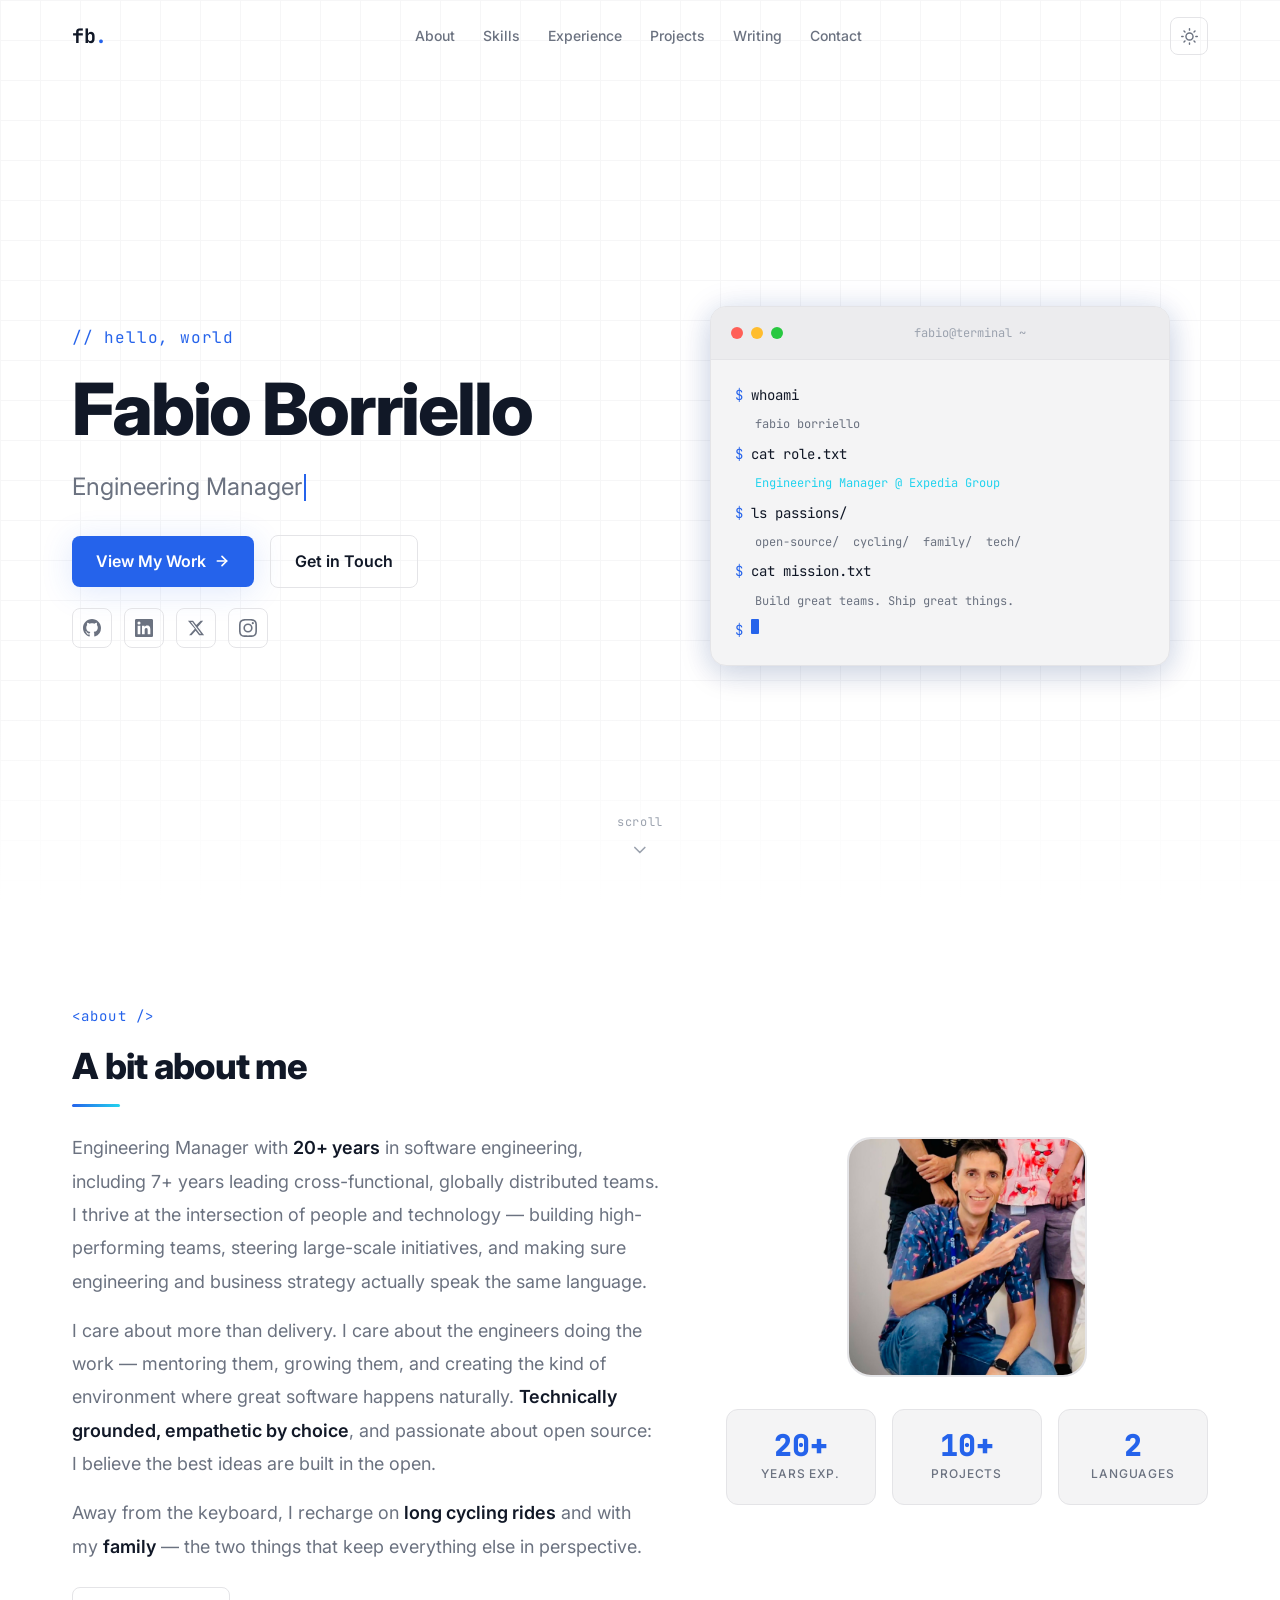
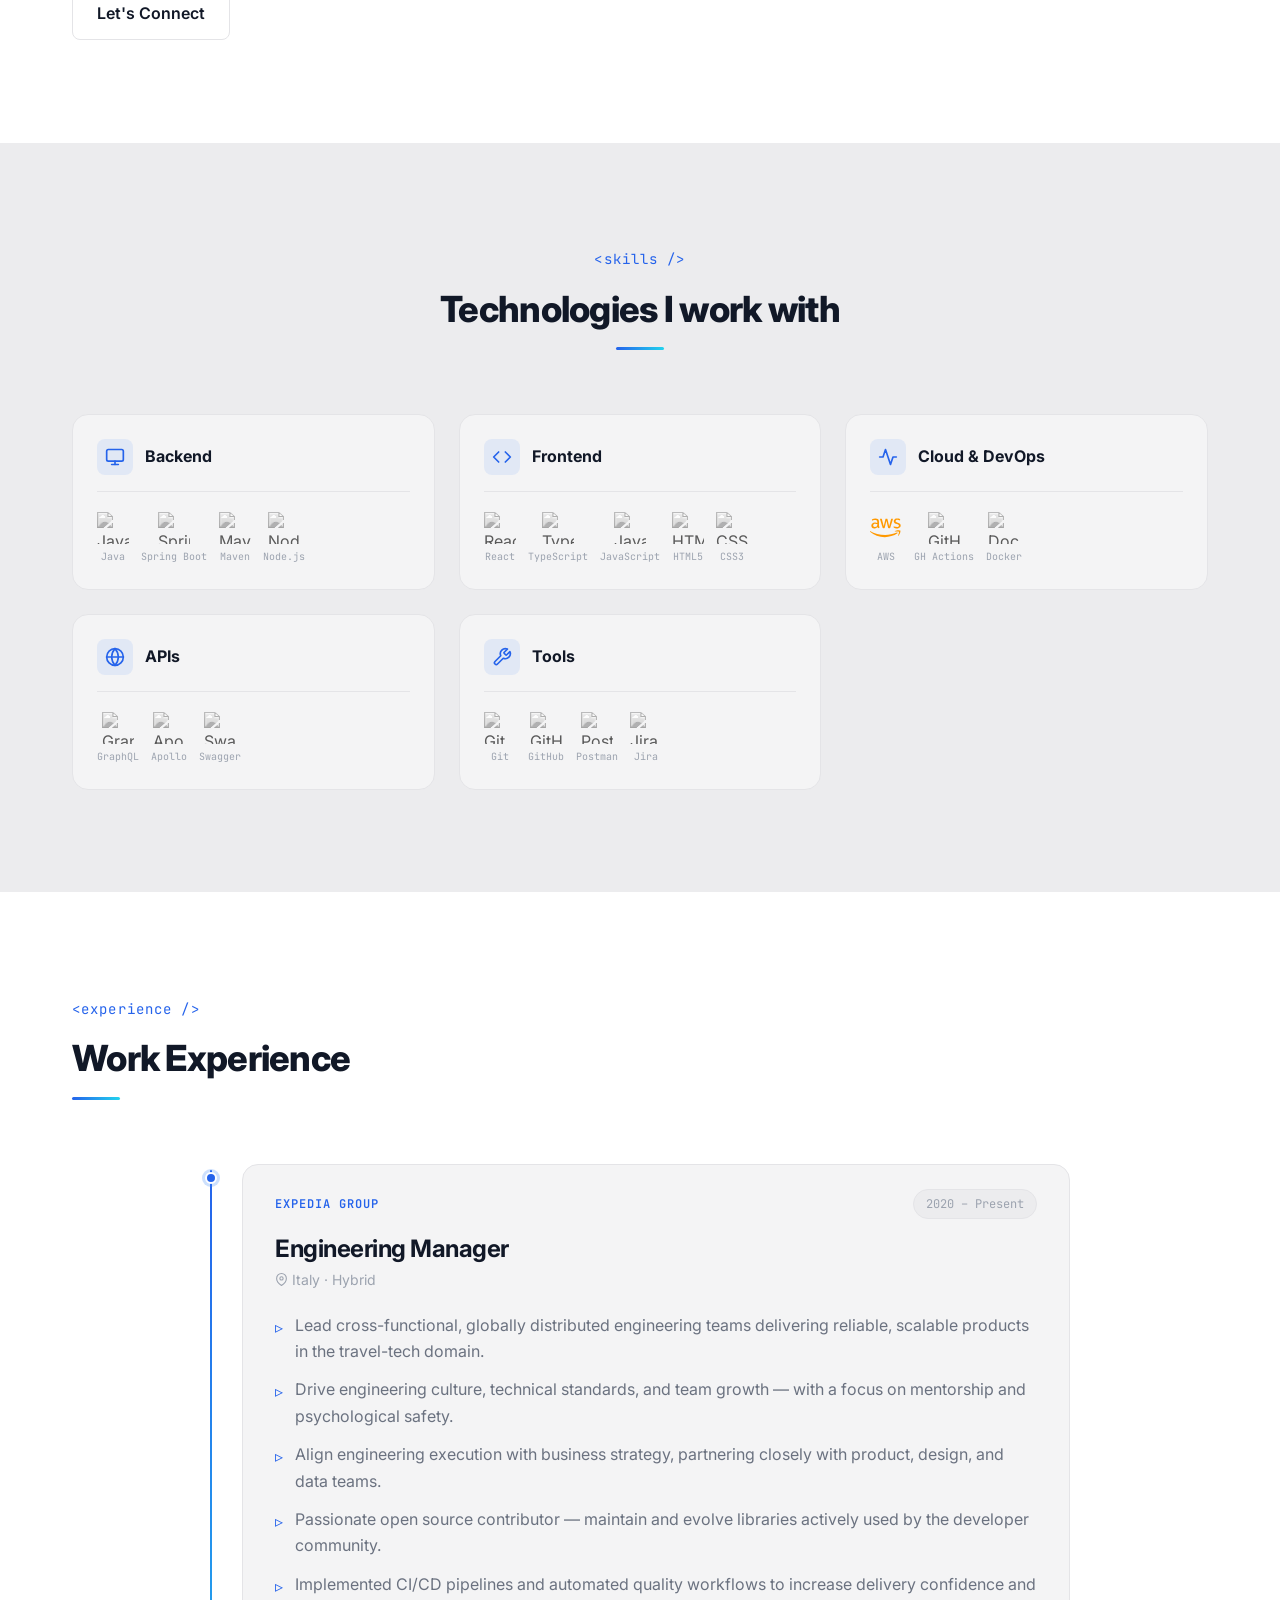
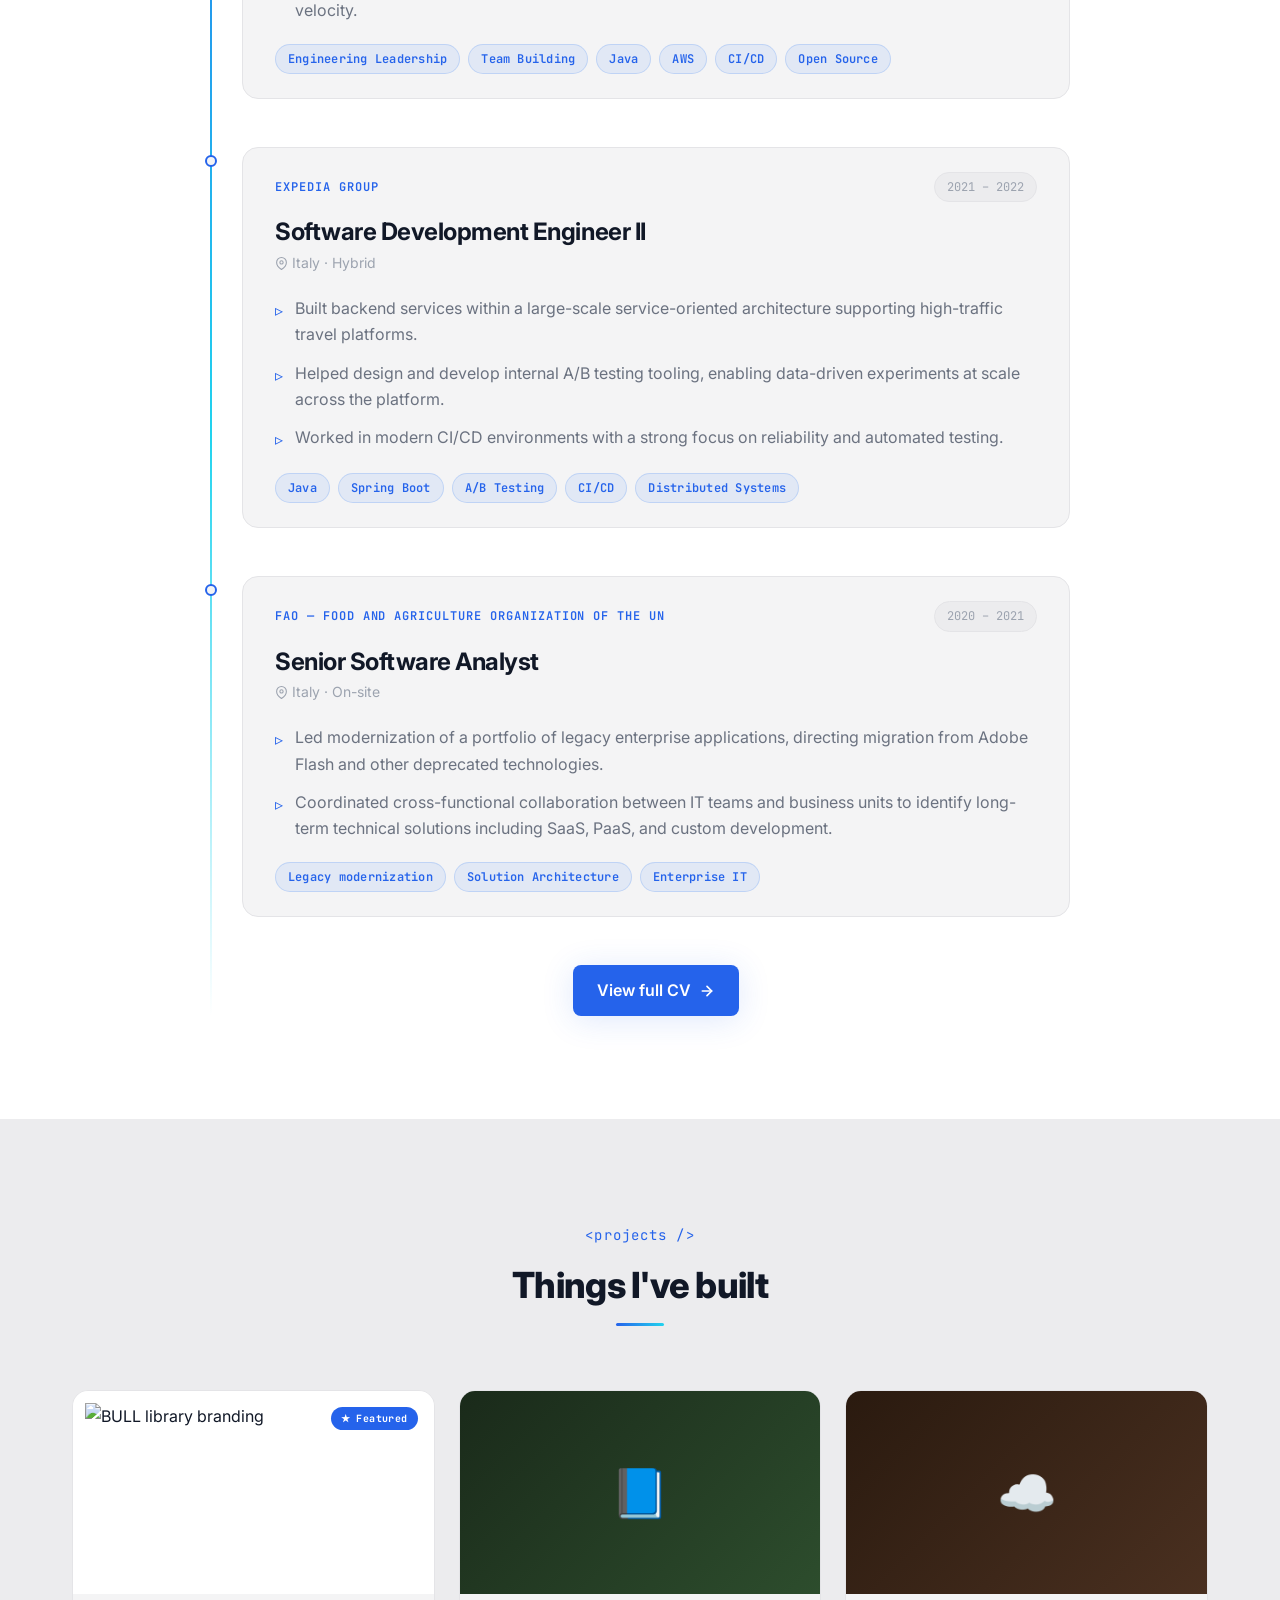
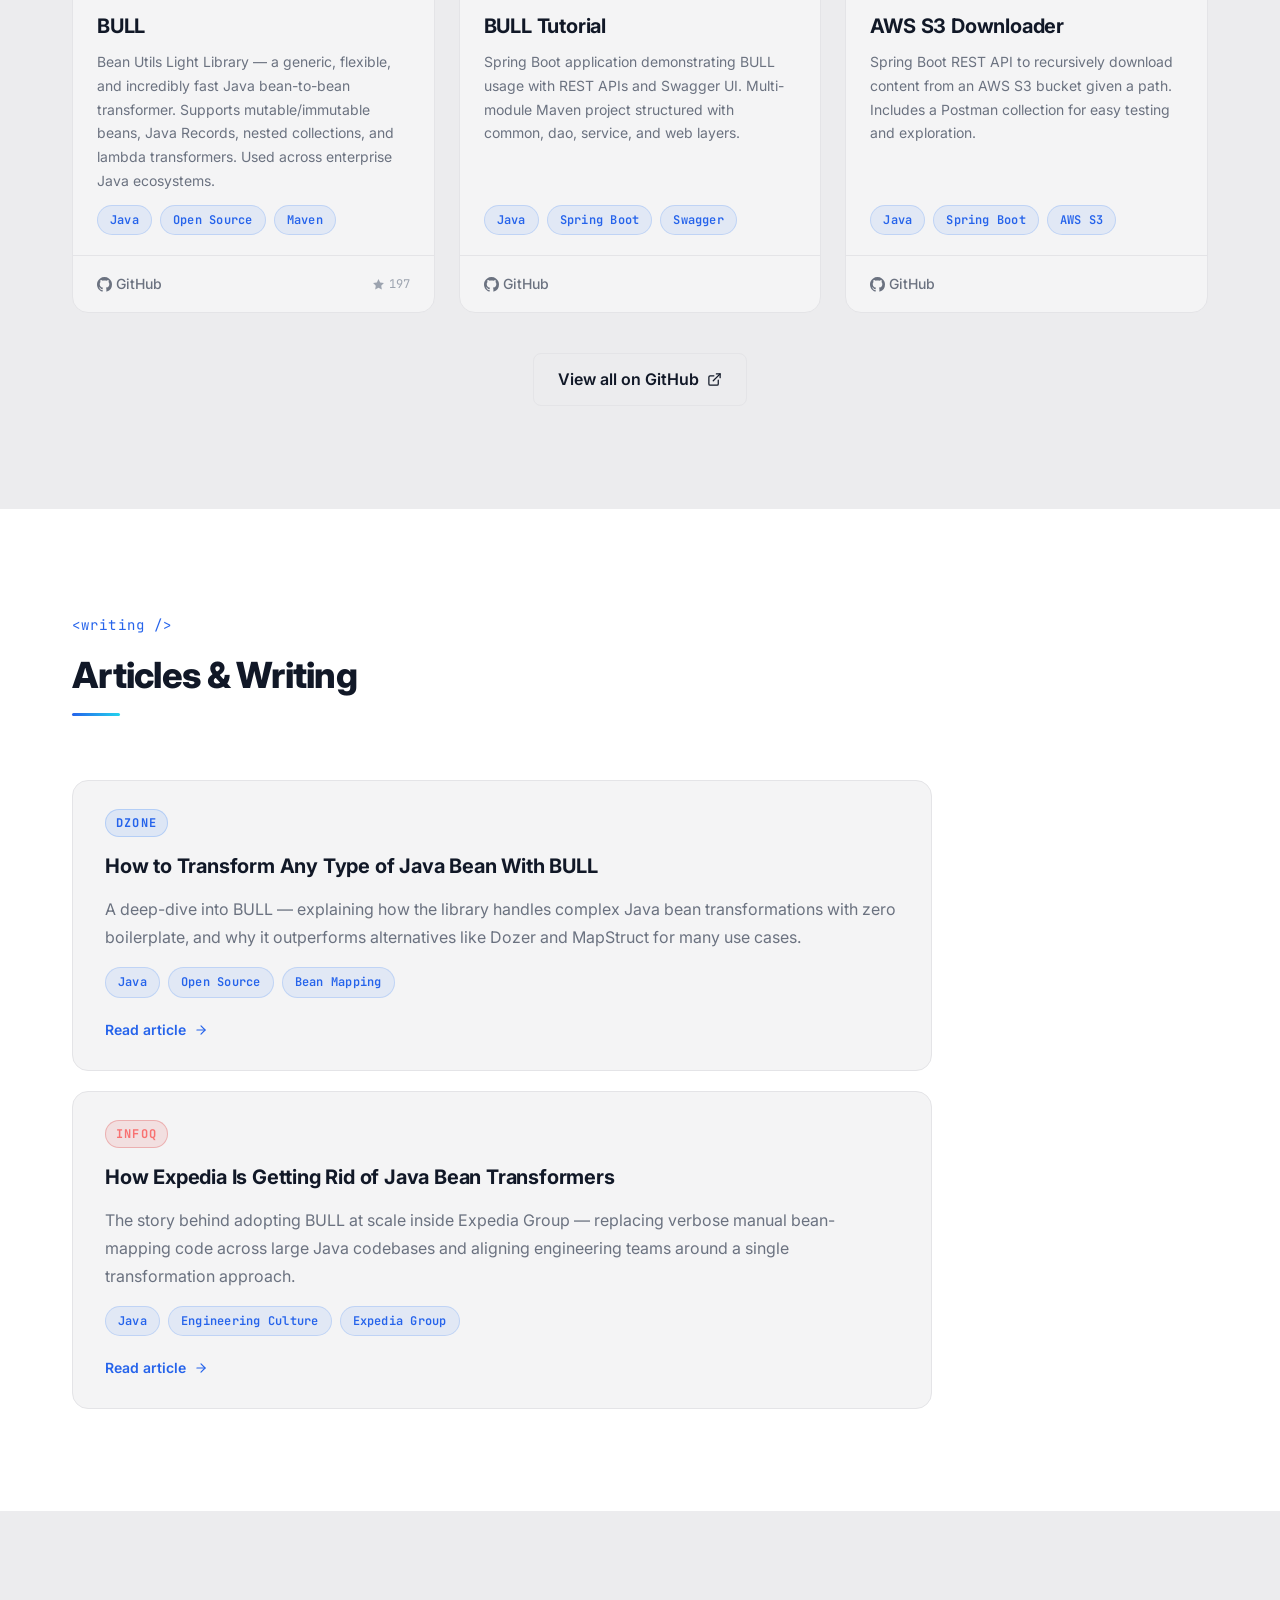
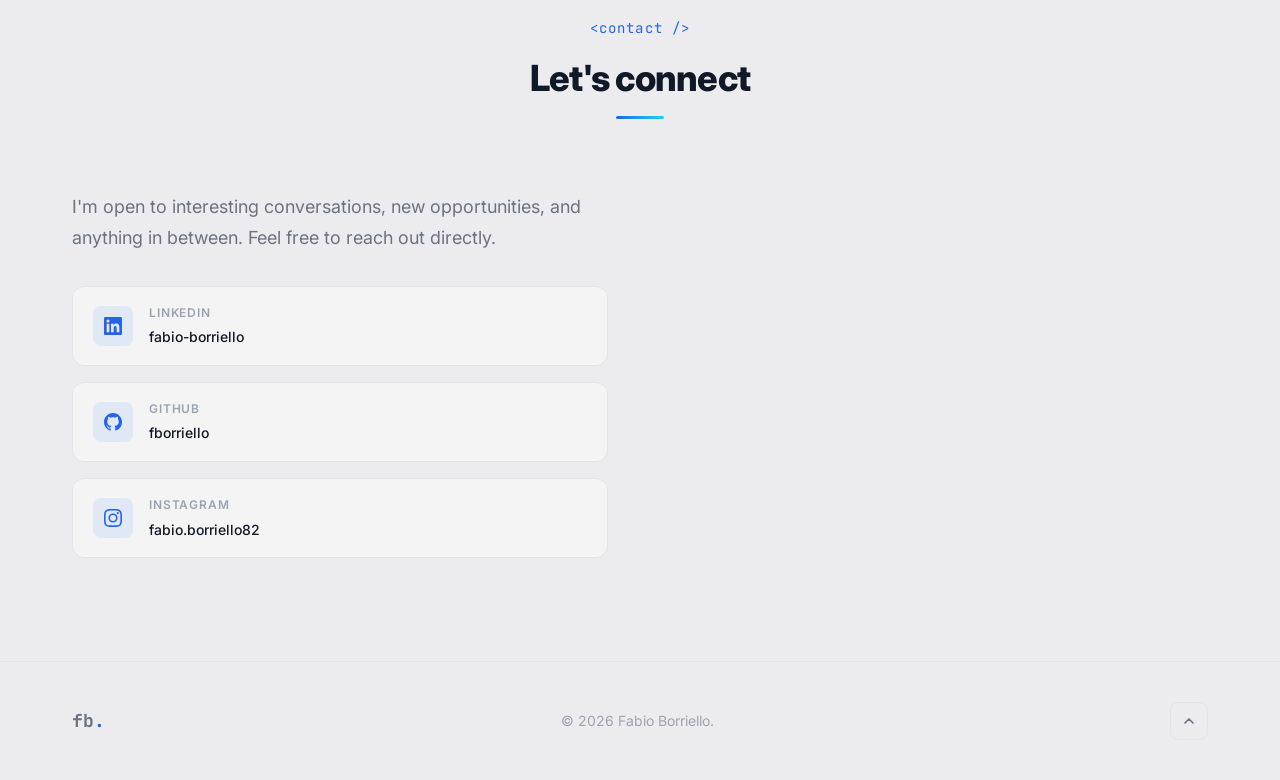
==== commit 5b0b9b36: "changes a label" ====
--- a/index.html
+++ b/index.html
@@ -57,6 +57,10 @@
 
   <!-- Favicon -->
   <link rel="icon" type="image/svg+xml" href="favicon.svg">
+  <link rel="icon" type="image/png" href="assets/images/favicon-96x96.png" sizes="96x96" />
+  <link rel="shortcut icon" href="favicon.ico" />
+  <link rel="apple-touch-icon" sizes="180x180" href="assets/images/apple-touch-icon.png" />
+  <link rel="manifest" href="site.webmanifest" />
 
   <!-- Stylesheet -->
   <link rel="stylesheet" href="css/main.css">
@@ -248,7 +252,7 @@
             </div>
 
             <div class="about__actions">
-              <a href="#contact" class="btn btn--outline">Let's Talk</a>
+              <a href="#contact" class="btn btn--outline">Let's Connect</a>
             </div>
           </div>
 
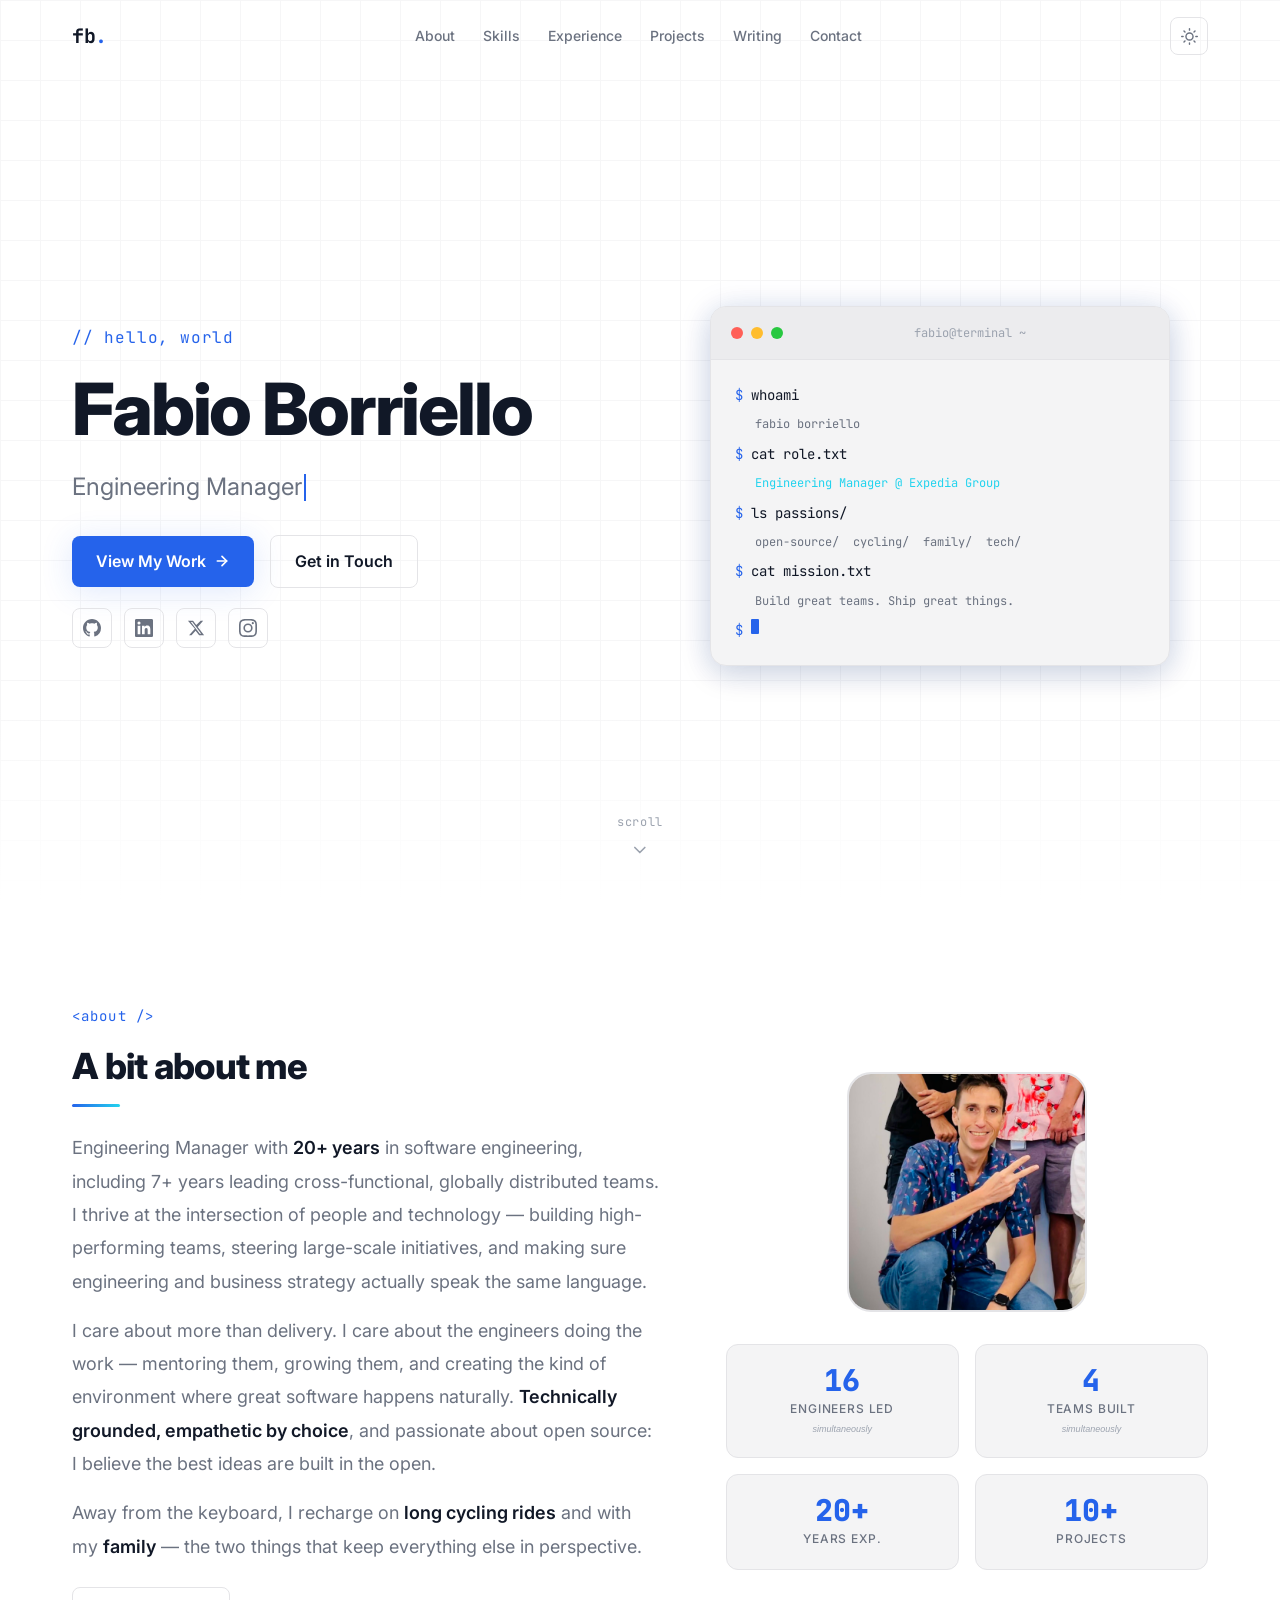
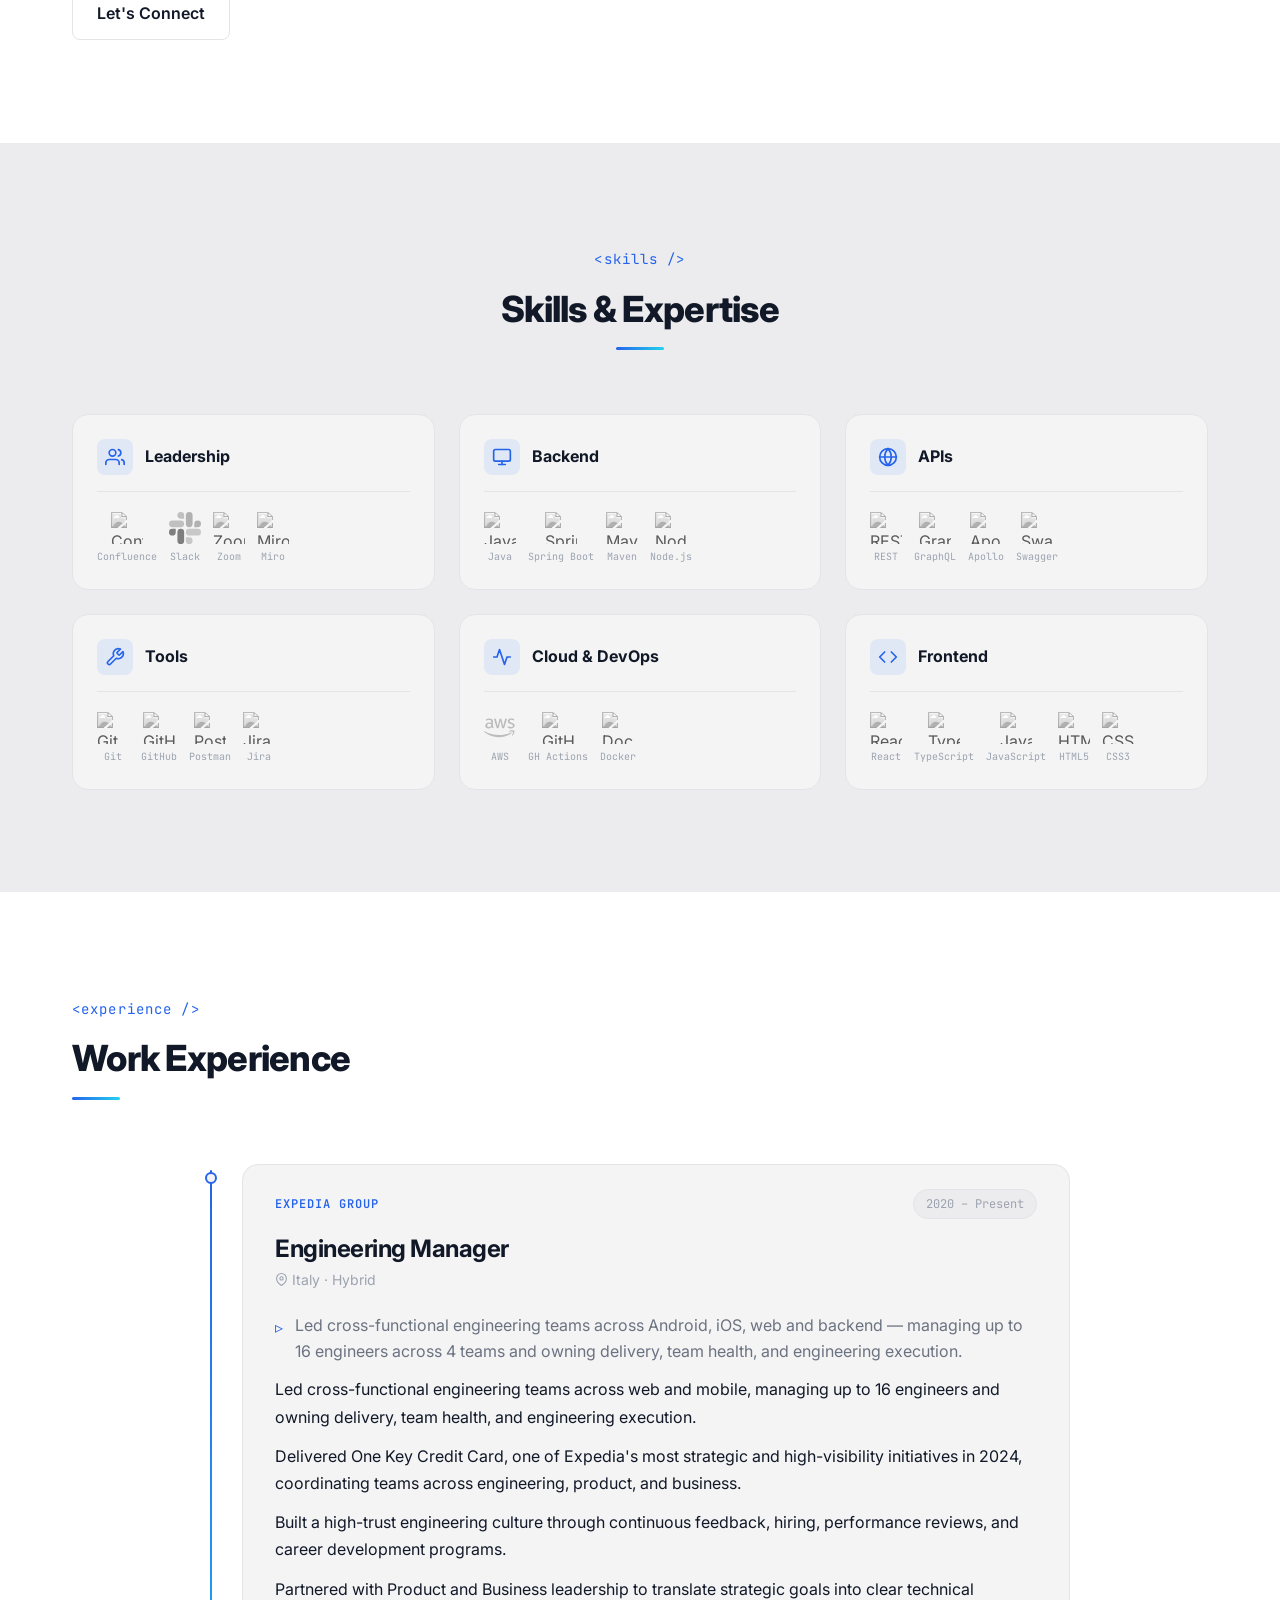
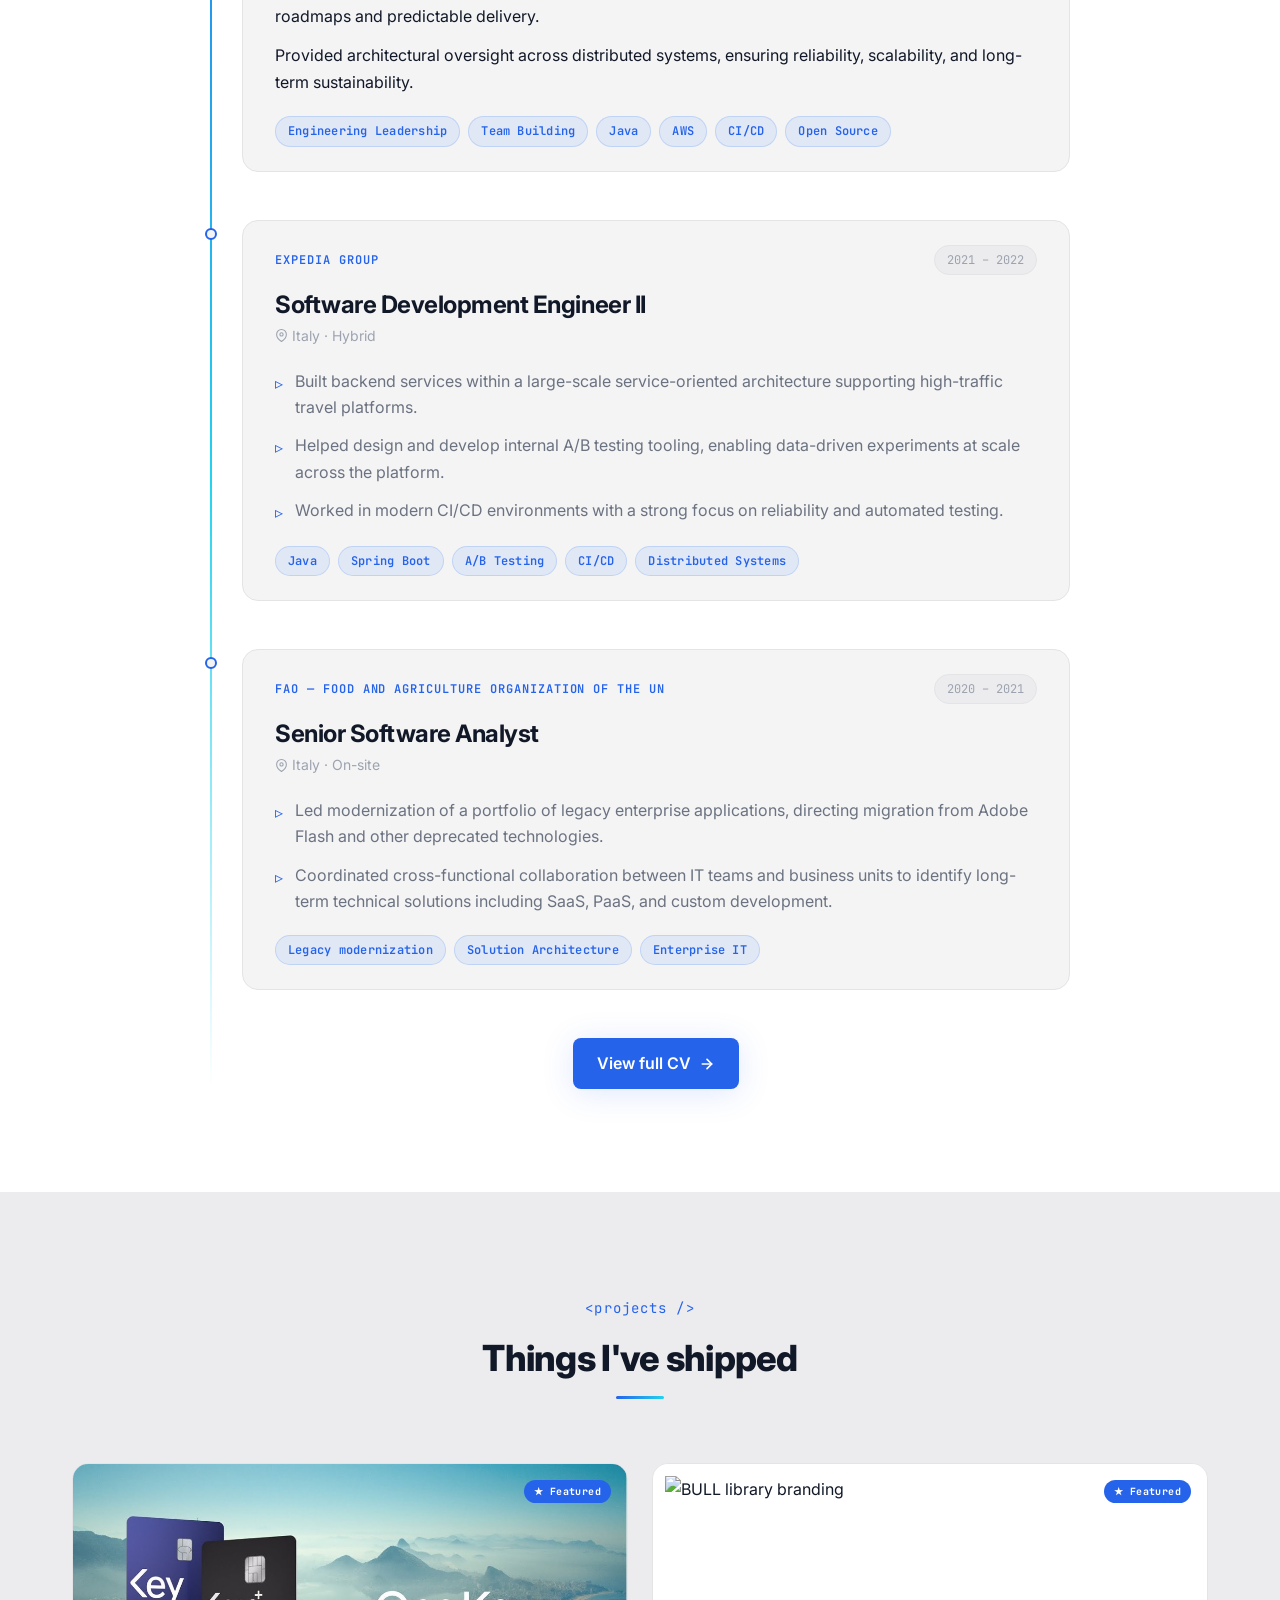
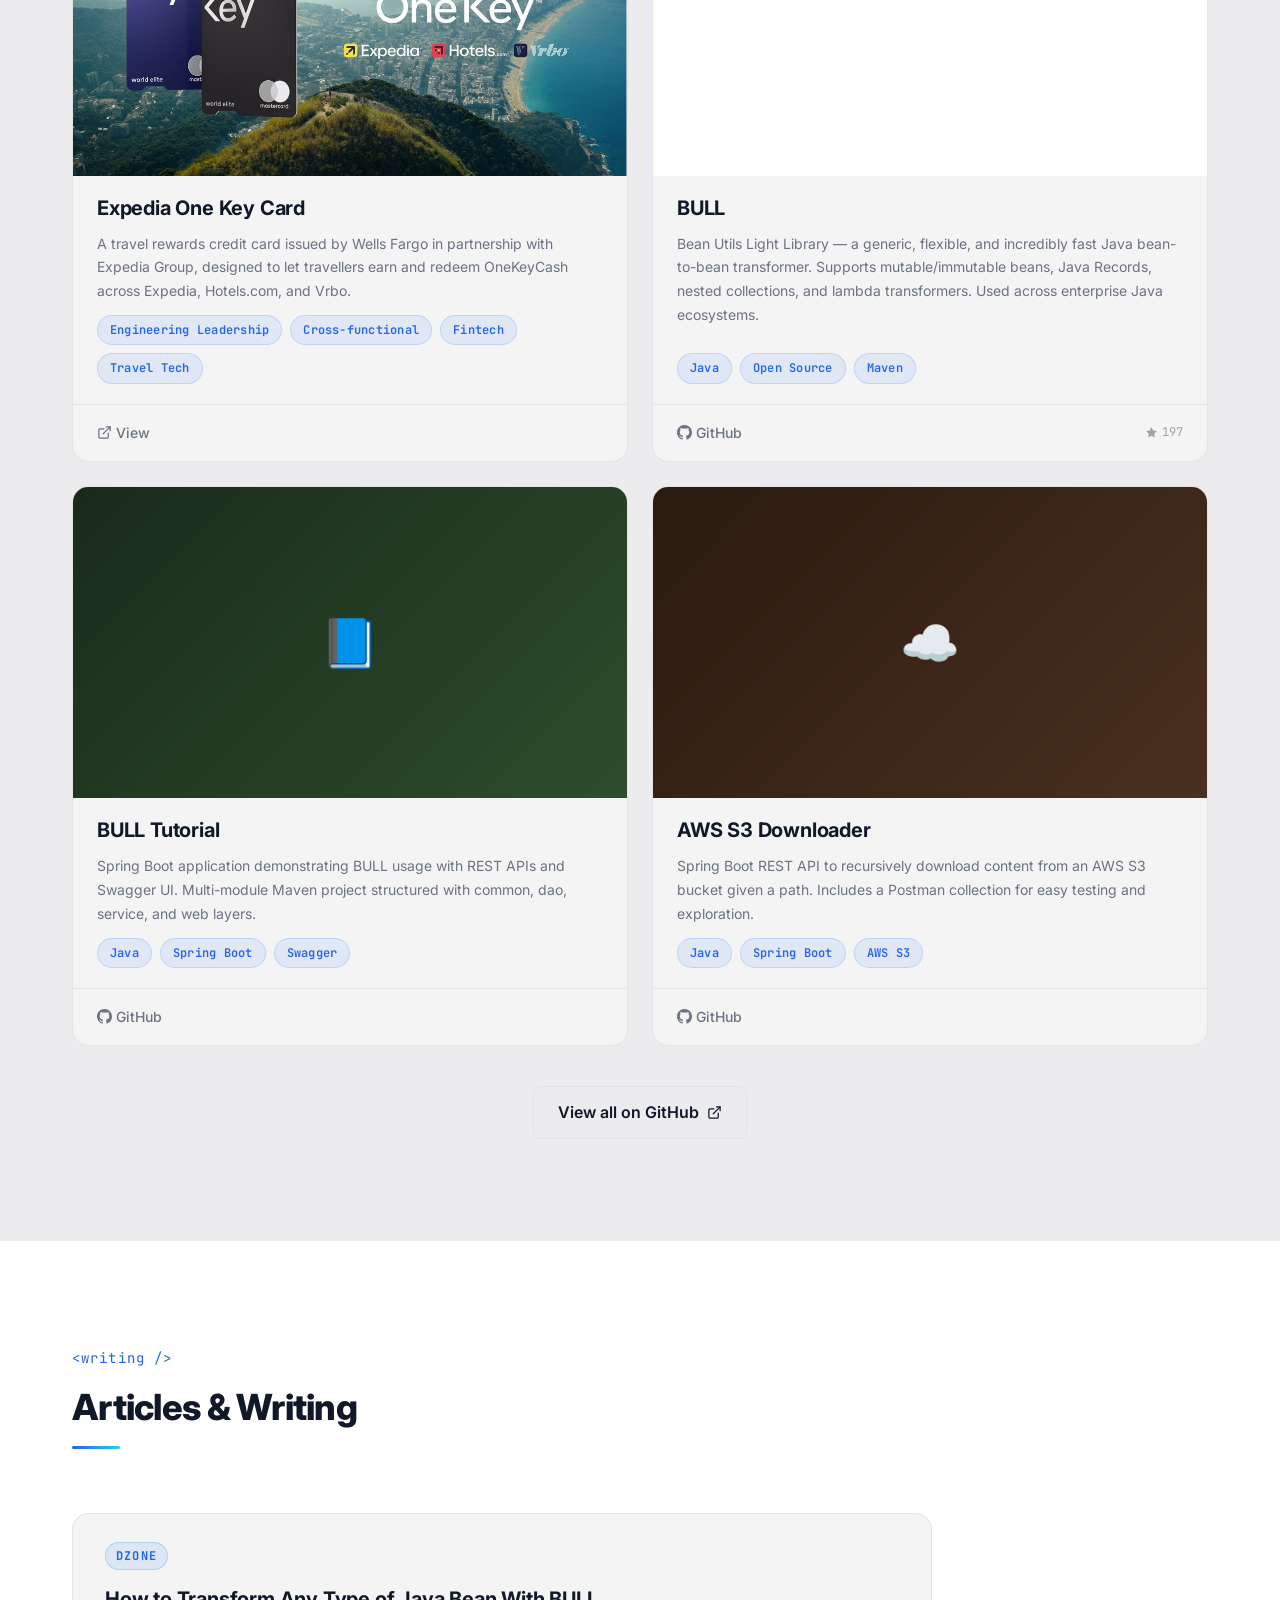
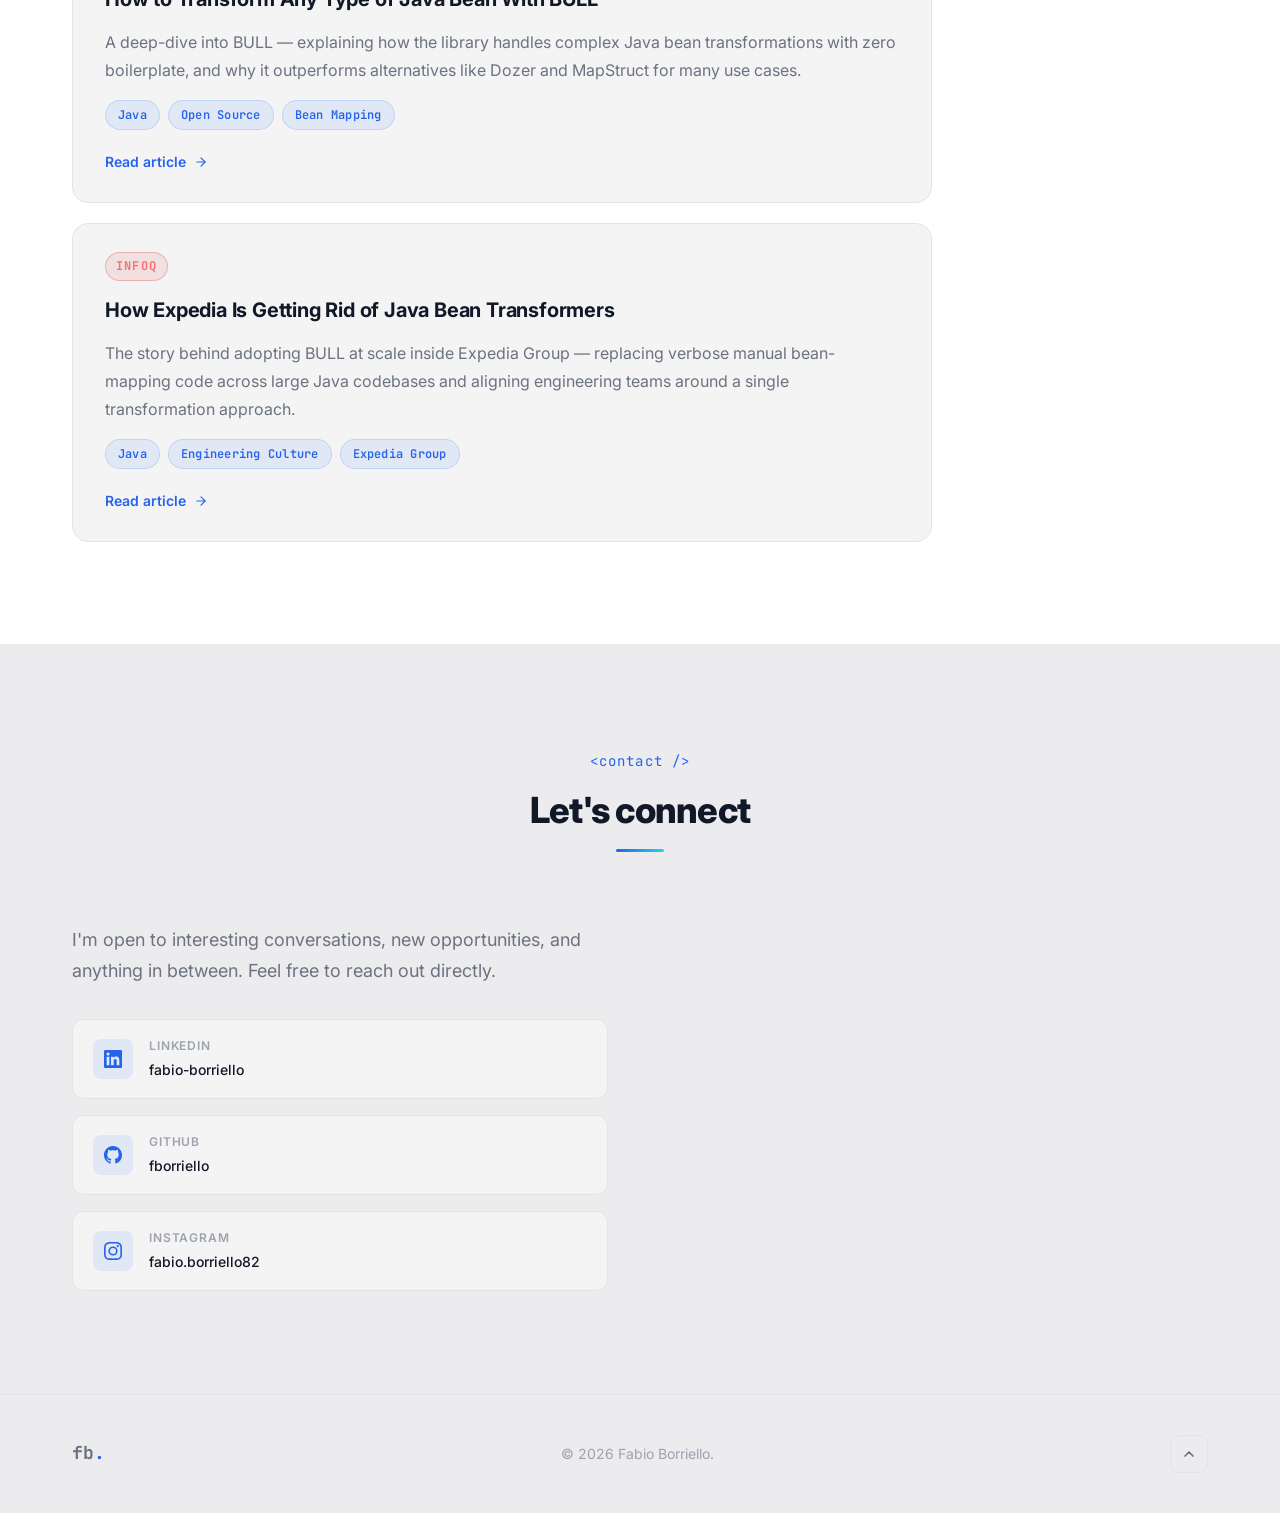
==== commit 73a63d75: "Merge pull request #1 from fborriello/feature/boost-em-skills-section" ====
--- a/index.html
+++ b/index.html
@@ -277,16 +277,22 @@
 
             <div class="about__stats" aria-label="Key stats">
               <div class="stat-card">
+                <div class="stat-card__number" data-count="16">0</div>
+                <div class="stat-card__label">Engineers Led</div>
+                <div class="stat-card__sub">simultaneously</div>
+              </div>
+              <div class="stat-card">
+                <div class="stat-card__number" data-count="4">0</div>
+                <div class="stat-card__label">Teams Built</div>
+                <div class="stat-card__sub">simultaneously</div>
+              </div>
+              <div class="stat-card">
                 <div class="stat-card__number" data-count="20" data-suffix="+">0+</div>
                 <div class="stat-card__label">Years Exp.</div>
               </div>
               <div class="stat-card">
                 <div class="stat-card__number" data-count="10" data-suffix="+">0+</div>
                 <div class="stat-card__label">Projects</div>
-              </div>
-              <div class="stat-card">
-                <div class="stat-card__number" data-count="2">0</div>
-                <div class="stat-card__label">Languages</div>
               </div>
             </div>
           </div>
@@ -303,144 +309,176 @@
 
         <div class="section-header text-center reveal">
           <p class="section-label">&lt;skills /&gt;</p>
-          <h2 class="section-title">Technologies I work with</h2>
+          <h2 class="section-title">Skills &amp; Expertise</h2>
           <div class="divider divider--center"></div>
         </div>
 
         <div class="skills__grid">
 
-          <!-- Backend -->
+          <!-- Leadership -->
           <div class="skill-card reveal reveal-delay-1">
             <div class="skill-card__header">
               <div class="skill-card__icon">
-                <svg xmlns="http://www.w3.org/2000/svg" viewBox="0 0 24 24" fill="none" stroke="currentColor" stroke-width="2" stroke-linecap="round" stroke-linejoin="round" aria-hidden="true"><rect x="2" y="3" width="20" height="14" rx="2" ry="2"/><line x1="8" y1="21" x2="16" y2="21"/><line x1="12" y1="17" x2="12" y2="21"/></svg>
-              </div>
-              <h3 class="skill-card__title">Backend</h3>
+                <svg xmlns="http://www.w3.org/2000/svg" viewBox="0 0 24 24" fill="none" stroke="currentColor" stroke-width="2" stroke-linecap="round" stroke-linejoin="round" aria-hidden="true"><path d="M17 21v-2a4 4 0 0 0-4-4H5a4 4 0 0 0-4 4v2"/><circle cx="9" cy="7" r="4"/><path d="M23 21v-2a4 4 0 0 0-3-3.87"/><path d="M16 3.13a4 4 0 0 1 0 7.75"/></svg>
+              </div>
+              <h3 class="skill-card__title">Leadership</h3>
             </div>
             <div class="skill-card__icons">
               <div class="tech-icon">
-                <img src="https://cdn.simpleicons.org/openjdk/ED8B00" alt="Java" width="32" height="32" loading="lazy">
-                <span class="tech-icon__name">Java</span>
-              </div>
-              <div class="tech-icon">
-                <img src="https://cdn.simpleicons.org/springboot/6DB33F" alt="Spring Boot" width="32" height="32" loading="lazy">
-                <span class="tech-icon__name">Spring Boot</span>
-              </div>
-              <div class="tech-icon">
-                <img src="https://cdn.simpleicons.org/apachemaven/C71A36" alt="Maven" width="32" height="32" loading="lazy">
-                <span class="tech-icon__name">Maven</span>
-              </div>
-              <div class="tech-icon">
-                <img src="https://cdn.simpleicons.org/nodedotjs/5FA04E" alt="Node.js" width="32" height="32" loading="lazy">
-                <span class="tech-icon__name">Node.js</span>
-              </div>
-            </div>
-          </div>
-
-          <!-- Frontend -->
+                <img src="https://cdn.simpleicons.org/confluence/1868DB" alt="Confluence" width="32" height="32" loading="lazy">
+                <span class="tech-icon__name">Confluence</span>
+              </div>
+              <div class="tech-icon">
+                <svg xmlns="http://www.w3.org/2000/svg" viewBox="0 0 122.8 122.8" width="32" height="32" aria-label="Slack" role="img"><path d="M25.8 77.6a12.9 12.9 0 0 1-12.9 12.9A12.9 12.9 0 0 1 0 77.6a12.9 12.9 0 0 1 12.9-12.9h12.9v12.9z" fill="#E01E5A"/><path d="M32.3 77.6a12.9 12.9 0 0 1 12.9-12.9 12.9 12.9 0 0 1 12.9 12.9v32.3a12.9 12.9 0 0 1-12.9 12.9 12.9 12.9 0 0 1-12.9-12.9V77.6z" fill="#E01E5A"/><path d="M45.2 25.8a12.9 12.9 0 0 1-12.9-12.9A12.9 12.9 0 0 1 45.2 0a12.9 12.9 0 0 1 12.9 12.9v12.9H45.2z" fill="#36C5F0"/><path d="M45.2 32.3a12.9 12.9 0 0 1 12.9 12.9 12.9 12.9 0 0 1-12.9 12.9H12.9A12.9 12.9 0 0 1 0 45.2a12.9 12.9 0 0 1 12.9-12.9h32.3z" fill="#36C5F0"/><path d="M97 45.2a12.9 12.9 0 0 1 12.9-12.9 12.9 12.9 0 0 1 12.9 12.9 12.9 12.9 0 0 1-12.9 12.9H97V45.2z" fill="#2EB67D"/><path d="M90.5 45.2a12.9 12.9 0 0 1-12.9 12.9 12.9 12.9 0 0 1-12.9-12.9V12.9A12.9 12.9 0 0 1 77.6 0a12.9 12.9 0 0 1 12.9 12.9v32.3z" fill="#2EB67D"/><path d="M77.6 97a12.9 12.9 0 0 1 12.9 12.9 12.9 12.9 0 0 1-12.9 12.9 12.9 12.9 0 0 1-12.9-12.9V97h12.9z" fill="#ECB22E"/><path d="M77.6 90.5a12.9 12.9 0 0 1-12.9-12.9 12.9 12.9 0 0 1 12.9-12.9h32.3a12.9 12.9 0 0 1 12.9 12.9 12.9 12.9 0 0 1-12.9 12.9H77.6z" fill="#ECB22E"/></svg>
+                <span class="tech-icon__name">Slack</span>
+              </div>
+              <div class="tech-icon">
+                <img src="https://cdn.simpleicons.org/zoom/2D8CFF" alt="Zoom" width="32" height="32" loading="lazy">
+                <span class="tech-icon__name">Zoom</span>
+              </div>
+              <div class="tech-icon">
+                <img src="https://cdn.simpleicons.org/miro/FFD02F" alt="Miro" width="32" height="32" loading="lazy">
+                <span class="tech-icon__name">Miro</span>
+              </div>
+            </div>
+          </div>
+
+          <!-- Backend -->
           <div class="skill-card reveal reveal-delay-2">
             <div class="skill-card__header">
               <div class="skill-card__icon">
-                <svg xmlns="http://www.w3.org/2000/svg" viewBox="0 0 24 24" fill="none" stroke="currentColor" stroke-width="2" stroke-linecap="round" stroke-linejoin="round" aria-hidden="true"><polyline points="16 18 22 12 16 6"/><polyline points="8 6 2 12 8 18"/></svg>
-              </div>
-              <h3 class="skill-card__title">Frontend</h3>
+                <svg xmlns="http://www.w3.org/2000/svg" viewBox="0 0 24 24" fill="none" stroke="currentColor" stroke-width="2" stroke-linecap="round" stroke-linejoin="round" aria-hidden="true"><rect x="2" y="3" width="20" height="14" rx="2" ry="2"/><line x1="8" y1="21" x2="16" y2="21"/><line x1="12" y1="17" x2="12" y2="21"/></svg>
+              </div>
+              <h3 class="skill-card__title">Backend</h3>
             </div>
             <div class="skill-card__icons">
               <div class="tech-icon">
-                <img src="https://cdn.simpleicons.org/react/61DAFB" alt="React" width="32" height="32" loading="lazy">
-                <span class="tech-icon__name">React</span>
-              </div>
-              <div class="tech-icon">
-                <img src="https://cdn.simpleicons.org/typescript/3178C6" alt="TypeScript" width="32" height="32" loading="lazy">
-                <span class="tech-icon__name">TypeScript</span>
-              </div>
-              <div class="tech-icon">
-                <img src="https://cdn.simpleicons.org/javascript/F7DF1E" alt="JavaScript" width="32" height="32" loading="lazy">
-                <span class="tech-icon__name">JavaScript</span>
-              </div>
-              <div class="tech-icon">
-                <img src="https://cdn.simpleicons.org/html5/E34F26" alt="HTML5" width="32" height="32" loading="lazy">
-                <span class="tech-icon__name">HTML5</span>
-              </div>
-              <div class="tech-icon">
-                <img src="https://cdn.simpleicons.org/css/663399" alt="CSS3" width="32" height="32" loading="lazy">
-                <span class="tech-icon__name">CSS3</span>
-              </div>
-            </div>
-          </div>
-
-          <!-- Cloud & DevOps -->
+                <img src="https://cdn.simpleicons.org/openjdk/ED8B00" alt="Java" width="32" height="32" loading="lazy">
+                <span class="tech-icon__name">Java</span>
+              </div>
+              <div class="tech-icon">
+                <img src="https://cdn.simpleicons.org/springboot/6DB33F" alt="Spring Boot" width="32" height="32" loading="lazy">
+                <span class="tech-icon__name">Spring Boot</span>
+              </div>
+              <div class="tech-icon">
+                <img src="https://cdn.simpleicons.org/apachemaven/C71A36" alt="Maven" width="32" height="32" loading="lazy">
+                <span class="tech-icon__name">Maven</span>
+              </div>
+              <div class="tech-icon">
+                <img src="https://cdn.simpleicons.org/nodedotjs/5FA04E" alt="Node.js" width="32" height="32" loading="lazy">
+                <span class="tech-icon__name">Node.js</span>
+              </div>
+            </div>
+          </div>
+
+          <!-- APIs -->
           <div class="skill-card reveal reveal-delay-3">
             <div class="skill-card__header">
               <div class="skill-card__icon">
-                <svg xmlns="http://www.w3.org/2000/svg" viewBox="0 0 24 24" fill="none" stroke="currentColor" stroke-width="2" stroke-linecap="round" stroke-linejoin="round" aria-hidden="true"><polyline points="22 12 18 12 15 21 9 3 6 12 2 12"/></svg>
-              </div>
-              <h3 class="skill-card__title">Cloud &amp; DevOps</h3>
+                <svg xmlns="http://www.w3.org/2000/svg" viewBox="0 0 24 24" fill="none" stroke="currentColor" stroke-width="2" stroke-linecap="round" stroke-linejoin="round" aria-hidden="true"><circle cx="12" cy="12" r="10"/><line x1="2" y1="12" x2="22" y2="12"/><path d="M12 2a15.3 15.3 0 0 1 4 10 15.3 15.3 0 0 1-4 10 15.3 15.3 0 0 1-4-10 15.3 15.3 0 0 1 4-10z"/></svg>
+              </div>
+              <h3 class="skill-card__title">APIs</h3>
             </div>
             <div class="skill-card__icons">
               <div class="tech-icon">
-                <img src="https://cdn.simpleicons.org/awsorganizations/FF9900" alt="AWS" width="32" height="32" loading="lazy" onerror="this.style.display='none';this.nextElementSibling.style.display='block'"><svg xmlns="http://www.w3.org/2000/svg" width="32" height="32" viewBox="0 0 24 24" fill="#FF9900" style="display:none" aria-hidden="true"><path d="M6.763 10.036c0 .296.032.535.088.71.064.176.144.368.256.576.04.063.056.127.056.183 0 .08-.048.16-.152.24l-.503.335a.383.383 0 0 1-.208.072c-.08 0-.16-.04-.239-.112a2.47 2.47 0 0 1-.287-.375 6.18 6.18 0 0 1-.248-.471c-.622.734-1.405 1.101-2.347 1.101-.67 0-1.205-.191-1.596-.574-.391-.384-.59-.894-.59-1.533 0-.678.239-1.23.726-1.644.487-.415 1.133-.623 1.955-.623.272 0 .551.024.846.064.296.04.6.104.918.176v-.583c0-.607-.127-1.03-.375-1.277-.255-.248-.686-.367-1.3-.367-.28 0-.568.031-.863.103-.295.072-.583.16-.862.272a2.287 2.287 0 0 1-.28.104.488.488 0 0 1-.127.023c-.112 0-.168-.08-.168-.247v-.391c0-.128.016-.224.056-.28a.597.597 0 0 1 .224-.167c.279-.144.614-.264 1.005-.36a4.84 4.84 0 0 1 1.246-.151c.95 0 1.644.216 2.091.647.439.43.662 1.085.662 1.963v2.586zm-3.24 1.214c.263 0 .534-.048.822-.144.287-.096.543-.271.758-.51.128-.152.224-.32.272-.512.047-.191.08-.423.08-.694v-.335a6.66 6.66 0 0 0-.735-.136 6.02 6.02 0 0 0-.75-.048c-.535 0-.926.104-1.19.32-.263.215-.39.518-.39.917 0 .375.095.655.295.846.191.2.47.296.838.296zm6.41.862c-.144 0-.24-.024-.304-.08-.063-.048-.12-.16-.168-.311L7.586 5.55a1.398 1.398 0 0 1-.072-.32c0-.128.064-.2.191-.2h.783c.151 0 .255.025.31.08.065.048.113.16.16.312l1.342 5.284 1.245-5.284c.04-.16.088-.264.151-.312a.549.549 0 0 1 .32-.08h.638c.152 0 .256.025.32.08.063.048.12.16.151.312l1.261 5.348 1.381-5.348c.048-.16.104-.264.16-.312a.52.52 0 0 1 .311-.08h.743c.127 0 .2.065.2.2 0 .04-.009.08-.017.128a1.137 1.137 0 0 1-.056.2l-1.923 6.17c-.048.16-.104.263-.168.311a.51.51 0 0 1-.303.08h-.687c-.151 0-.255-.024-.32-.08-.063-.055-.119-.16-.15-.32l-1.238-5.148-1.23 5.14c-.04.16-.087.264-.15.32-.065.056-.177.08-.32.08zm10.256.215c-.415 0-.83-.048-1.229-.143-.399-.096-.71-.2-.918-.32-.128-.071-.215-.151-.247-.223a.563.563 0 0 1-.048-.224v-.407c0-.167.064-.247.183-.247.048 0 .096.008.144.024.048.016.12.048.2.08.271.12.566.215.878.279.319.064.63.096.95.096.502 0 .894-.088 1.165-.264a.86.86 0 0 0 .41-.758.777.777 0 0 0-.215-.559c-.144-.151-.416-.287-.807-.415l-1.157-.36c-.583-.183-1.014-.454-1.277-.813a1.902 1.902 0 0 1-.4-1.158c0-.335.073-.63.216-.886.144-.255.335-.479.575-.654.24-.184.51-.32.83-.415.32-.096.655-.136 1.006-.136.175 0 .359.008.535.032.183.024.35.056.518.088.16.04.312.08.455.127.144.048.256.096.336.144a.69.69 0 0 1 .24.2.43.43 0 0 1 .071.263v.375c0 .168-.064.256-.184.256a.83.83 0 0 1-.303-.096 3.652 3.652 0 0 0-1.532-.311c-.455 0-.815.071-1.062.223-.248.152-.375.383-.375.71 0 .224.08.416.24.567.159.152.454.304.877.44l1.133.358c.574.184.99.44 1.237.767.247.329.367.702.367 1.117 0 .343-.072.655-.207.926-.144.272-.336.511-.583.703-.248.2-.543.343-.886.447-.36.111-.743.167-1.15.167z"/><path fill-rule="evenodd" clip-rule="evenodd" d="M20.583 16.025c-2.554 1.887-6.26 2.89-9.453 2.89-4.472 0-8.498-1.651-11.54-4.397-.239-.215-.025-.51.263-.343 3.287 1.912 7.35 3.067 11.547 3.067 2.83 0 5.942-.587 8.807-1.803.431-.185.794.283.376.586z"/><path fill-rule="evenodd" clip-rule="evenodd" d="M21.648 14.796c-.327-.42-2.16-.199-2.987-.1-.25.031-.288-.189-.063-.349 1.46-1.027 3.863-.73 4.143-.387.28.344-.073 2.754-1.446 3.904-.21.176-.41.082-.317-.151.308-.772.999-2.497.67-2.917z"/></svg>
-                <span class="tech-icon__name">AWS</span>
-              </div>
-              <div class="tech-icon">
-                <img src="https://cdn.simpleicons.org/githubactions/2088FF" alt="GitHub Actions" width="32" height="32" loading="lazy">
-                <span class="tech-icon__name">GH Actions</span>
-              </div>
-              <div class="tech-icon">
-                <img src="https://cdn.simpleicons.org/docker/2496ED" alt="Docker" width="32" height="32" loading="lazy">
-                <span class="tech-icon__name">Docker</span>
-              </div>
-            </div>
-          </div>
-
-          <!-- APIs -->
+                <img src="https://cdn.simpleicons.org/openapiinitiative/6BA539" alt="REST" width="32" height="32" loading="lazy">
+                <span class="tech-icon__name">REST</span>
+              </div>
+              <div class="tech-icon">
+                <img src="https://cdn.simpleicons.org/graphql/E10098" alt="GraphQL" width="32" height="32" loading="lazy">
+                <span class="tech-icon__name">GraphQL</span>
+              </div>
+              <div class="tech-icon">
+                <img src="https://cdn.simpleicons.org/apollographql/311C87" alt="Apollo" width="32" height="32" loading="lazy">
+                <span class="tech-icon__name">Apollo</span>
+              </div>
+              <div class="tech-icon">
+                <img src="https://cdn.simpleicons.org/swagger/85EA2D" alt="Swagger" width="32" height="32" loading="lazy">
+                <span class="tech-icon__name">Swagger</span>
+              </div>
+            </div>
+          </div>
+
+          <!-- Tools -->
           <div class="skill-card reveal reveal-delay-1">
             <div class="skill-card__header">
               <div class="skill-card__icon">
-                <svg xmlns="http://www.w3.org/2000/svg" viewBox="0 0 24 24" fill="none" stroke="currentColor" stroke-width="2" stroke-linecap="round" stroke-linejoin="round" aria-hidden="true"><circle cx="12" cy="12" r="10"/><line x1="2" y1="12" x2="22" y2="12"/><path d="M12 2a15.3 15.3 0 0 1 4 10 15.3 15.3 0 0 1-4 10 15.3 15.3 0 0 1-4-10 15.3 15.3 0 0 1 4-10z"/></svg>
-              </div>
-              <h3 class="skill-card__title">APIs</h3>
+                <svg xmlns="http://www.w3.org/2000/svg" viewBox="0 0 24 24" fill="none" stroke="currentColor" stroke-width="2" stroke-linecap="round" stroke-linejoin="round" aria-hidden="true"><path d="M14.7 6.3a1 1 0 0 0 0 1.4l1.6 1.6a1 1 0 0 0 1.4 0l3.77-3.77a6 6 0 0 1-7.94 7.94l-6.91 6.91a2.12 2.12 0 0 1-3-3l6.91-6.91a6 6 0 0 1 7.94-7.94l-3.76 3.76z"/></svg>
+              </div>
+              <h3 class="skill-card__title">Tools</h3>
             </div>
             <div class="skill-card__icons">
               <div class="tech-icon">
-                <img src="https://cdn.simpleicons.org/graphql/E10098" alt="GraphQL" width="32" height="32" loading="lazy">
-                <span class="tech-icon__name">GraphQL</span>
-              </div>
-              <div class="tech-icon">
-                <img src="https://cdn.simpleicons.org/apollographql/311C87" alt="Apollo" width="32" height="32" loading="lazy">
-                <span class="tech-icon__name">Apollo</span>
-              </div>
-              <div class="tech-icon">
-                <img src="https://cdn.simpleicons.org/swagger/85EA2D" alt="Swagger" width="32" height="32" loading="lazy">
-                <span class="tech-icon__name">Swagger</span>
-              </div>
-            </div>
-          </div>
-
-          <!-- Tools -->
+                <img src="https://cdn.simpleicons.org/git/F05032" alt="Git" width="32" height="32" loading="lazy">
+                <span class="tech-icon__name">Git</span>
+              </div>
+              <div class="tech-icon">
+                <img src="https://cdn.simpleicons.org/github/FFFFFF" alt="GitHub" width="32" height="32" loading="lazy">
+                <span class="tech-icon__name">GitHub</span>
+              </div>
+              <div class="tech-icon">
+                <img src="https://cdn.simpleicons.org/postman/FF6C37" alt="Postman" width="32" height="32" loading="lazy">
+                <span class="tech-icon__name">Postman</span>
+              </div>
+              <div class="tech-icon">
+                <img src="https://cdn.simpleicons.org/jira/0052CC" alt="Jira" width="32" height="32" loading="lazy">
+                <span class="tech-icon__name">Jira</span>
+              </div>
+            </div>
+          </div>
+
+          <!-- Cloud & DevOps -->
           <div class="skill-card reveal reveal-delay-2">
             <div class="skill-card__header">
               <div class="skill-card__icon">
-                <svg xmlns="http://www.w3.org/2000/svg" viewBox="0 0 24 24" fill="none" stroke="currentColor" stroke-width="2" stroke-linecap="round" stroke-linejoin="round" aria-hidden="true"><path d="M14.7 6.3a1 1 0 0 0 0 1.4l1.6 1.6a1 1 0 0 0 1.4 0l3.77-3.77a6 6 0 0 1-7.94 7.94l-6.91 6.91a2.12 2.12 0 0 1-3-3l6.91-6.91a6 6 0 0 1 7.94-7.94l-3.76 3.76z"/></svg>
-              </div>
-              <h3 class="skill-card__title">Tools</h3>
+                <svg xmlns="http://www.w3.org/2000/svg" viewBox="0 0 24 24" fill="none" stroke="currentColor" stroke-width="2" stroke-linecap="round" stroke-linejoin="round" aria-hidden="true"><polyline points="22 12 18 12 15 21 9 3 6 12 2 12"/></svg>
+              </div>
+              <h3 class="skill-card__title">Cloud &amp; DevOps</h3>
             </div>
             <div class="skill-card__icons">
               <div class="tech-icon">
-                <img src="https://cdn.simpleicons.org/git/F05032" alt="Git" width="32" height="32" loading="lazy">
-                <span class="tech-icon__name">Git</span>
-              </div>
-              <div class="tech-icon">
-                <img src="https://cdn.simpleicons.org/github/FFFFFF" alt="GitHub" width="32" height="32" loading="lazy">
-                <span class="tech-icon__name">GitHub</span>
-              </div>
-              <div class="tech-icon">
-                <img src="https://cdn.simpleicons.org/postman/FF6C37" alt="Postman" width="32" height="32" loading="lazy">
-                <span class="tech-icon__name">Postman</span>
-              </div>
-              <div class="tech-icon">
-                <img src="https://cdn.simpleicons.org/jira/0052CC" alt="Jira" width="32" height="32" loading="lazy">
-                <span class="tech-icon__name">Jira</span>
+                <img src="https://cdn.simpleicons.org/awsorganizations/FF9900" alt="AWS" width="32" height="32" loading="lazy" onerror="this.style.display='none';this.nextElementSibling.style.display='block'"><svg xmlns="http://www.w3.org/2000/svg" width="32" height="32" viewBox="0 0 24 24" fill="#FF9900" style="display:none" aria-hidden="true"><path d="M6.763 10.036c0 .296.032.535.088.71.064.176.144.368.256.576.04.063.056.127.056.183 0 .08-.048.16-.152.24l-.503.335a.383.383 0 0 1-.208.072c-.08 0-.16-.04-.239-.112a2.47 2.47 0 0 1-.287-.375 6.18 6.18 0 0 1-.248-.471c-.622.734-1.405 1.101-2.347 1.101-.67 0-1.205-.191-1.596-.574-.391-.384-.59-.894-.59-1.533 0-.678.239-1.23.726-1.644.487-.415 1.133-.623 1.955-.623.272 0 .551.024.846.064.296.04.6.104.918.176v-.583c0-.607-.127-1.03-.375-1.277-.255-.248-.686-.367-1.3-.367-.28 0-.568.031-.863.103-.295.072-.583.16-.862.272a2.287 2.287 0 0 1-.28.104.488.488 0 0 1-.127.023c-.112 0-.168-.08-.168-.247v-.391c0-.128.016-.224.056-.28a.597.597 0 0 1 .224-.167c.279-.144.614-.264 1.005-.36a4.84 4.84 0 0 1 1.246-.151c.95 0 1.644.216 2.091.647.439.43.662 1.085.662 1.963v2.586zm-3.24 1.214c.263 0 .534-.048.822-.144.287-.096.543-.271.758-.51.128-.152.224-.32.272-.512.047-.191.08-.423.08-.694v-.335a6.66 6.66 0 0 0-.735-.136 6.02 6.02 0 0 0-.75-.048c-.535 0-.926.104-1.19.32-.263.215-.39.518-.39.917 0 .375.095.655.295.846.191.2.47.296.838.296zm6.41.862c-.144 0-.24-.024-.304-.08-.063-.048-.12-.16-.168-.311L7.586 5.55a1.398 1.398 0 0 1-.072-.32c0-.128.064-.2.191-.2h.783c.151 0 .255.025.31.08.065.048.113.16.16.312l1.342 5.284 1.245-5.284c.04-.16.088-.264.151-.312a.549.549 0 0 1 .32-.08h.638c.152 0 .256.025.32.08.063.048.12.16.151.312l1.261 5.348 1.381-5.348c.048-.16.104-.264.16-.312a.52.52 0 0 1 .311-.08h.743c.127 0 .2.065.2.2 0 .04-.009.08-.017.128a1.137 1.137 0 0 1-.056.2l-1.923 6.17c-.048.16-.104.263-.168.311a.51.51 0 0 1-.303.08h-.687c-.151 0-.255-.024-.32-.08-.063-.055-.119-.16-.15-.32l-1.238-5.148-1.23 5.14c-.04.16-.087.264-.15.32-.065.056-.177.08-.32.08zm10.256.215c-.415 0-.83-.048-1.229-.143-.399-.096-.71-.2-.918-.32-.128-.071-.215-.151-.247-.223a.563.563 0 0 1-.048-.224v-.407c0-.167.064-.247.183-.247.048 0 .096.008.144.024.048.016.12.048.2.08.271.12.566.215.878.279.319.064.63.096.95.096.502 0 .894-.088 1.165-.264a.86.86 0 0 0 .41-.758.777.777 0 0 0-.215-.559c-.144-.151-.416-.287-.807-.415l-1.157-.36c-.583-.183-1.014-.454-1.277-.813a1.902 1.902 0 0 1-.4-1.158c0-.335.073-.63.216-.886.144-.255.335-.479.575-.654.24-.184.51-.32.83-.415.32-.096.655-.136 1.006-.136.175 0 .359.008.535.032.183.024.35.056.518.088.16.04.312.08.455.127.144.048.256.096.336.144a.69.69 0 0 1 .24.2.43.43 0 0 1 .071.263v.375c0 .168-.064.256-.184.256a.83.83 0 0 1-.303-.096 3.652 3.652 0 0 0-1.532-.311c-.455 0-.815.071-1.062.223-.248.152-.375.383-.375.71 0 .224.08.416.24.567.159.152.454.304.877.44l1.133.358c.574.184.99.44 1.237.767.247.329.367.702.367 1.117 0 .343-.072.655-.207.926-.144.272-.336.511-.583.703-.248.2-.543.343-.886.447-.36.111-.743.167-1.15.167z"/><path fill-rule="evenodd" clip-rule="evenodd" d="M20.583 16.025c-2.554 1.887-6.26 2.89-9.453 2.89-4.472 0-8.498-1.651-11.54-4.397-.239-.215-.025-.51.263-.343 3.287 1.912 7.35 3.067 11.547 3.067 2.83 0 5.942-.587 8.807-1.803.431-.185.794.283.376.586z"/><path fill-rule="evenodd" clip-rule="evenodd" d="M21.648 14.796c-.327-.42-2.16-.199-2.987-.1-.25.031-.288-.189-.063-.349 1.46-1.027 3.863-.73 4.143-.387.28.344-.073 2.754-1.446 3.904-.21.176-.41.082-.317-.151.308-.772.999-2.497.67-2.917z"/></svg>
+                <span class="tech-icon__name">AWS</span>
+              </div>
+              <div class="tech-icon">
+                <img src="https://cdn.simpleicons.org/githubactions/2088FF" alt="GitHub Actions" width="32" height="32" loading="lazy">
+                <span class="tech-icon__name">GH Actions</span>
+              </div>
+              <div class="tech-icon">
+                <img src="https://cdn.simpleicons.org/docker/2496ED" alt="Docker" width="32" height="32" loading="lazy">
+                <span class="tech-icon__name">Docker</span>
+              </div>
+            </div>
+          </div>
+
+          <!-- Frontend -->
+          <div class="skill-card reveal reveal-delay-3">
+            <div class="skill-card__header">
+              <div class="skill-card__icon">
+                <svg xmlns="http://www.w3.org/2000/svg" viewBox="0 0 24 24" fill="none" stroke="currentColor" stroke-width="2" stroke-linecap="round" stroke-linejoin="round" aria-hidden="true"><polyline points="16 18 22 12 16 6"/><polyline points="8 6 2 12 8 18"/></svg>
+              </div>
+              <h3 class="skill-card__title">Frontend</h3>
+            </div>
+            <div class="skill-card__icons">
+              <div class="tech-icon">
+                <img src="https://cdn.simpleicons.org/react/61DAFB" alt="React" width="32" height="32" loading="lazy">
+                <span class="tech-icon__name">React</span>
+              </div>
+              <div class="tech-icon">
+                <img src="https://cdn.simpleicons.org/typescript/3178C6" alt="TypeScript" width="32" height="32" loading="lazy">
+                <span class="tech-icon__name">TypeScript</span>
+              </div>
+              <div class="tech-icon">
+                <img src="https://cdn.simpleicons.org/javascript/F7DF1E" alt="JavaScript" width="32" height="32" loading="lazy">
+                <span class="tech-icon__name">JavaScript</span>
+              </div>
+              <div class="tech-icon">
+                <img src="https://cdn.simpleicons.org/html5/E34F26" alt="HTML5" width="32" height="32" loading="lazy">
+                <span class="tech-icon__name">HTML5</span>
+              </div>
+              <div class="tech-icon">
+                <img src="https://cdn.simpleicons.org/css/663399" alt="CSS3" width="32" height="32" loading="lazy">
+                <span class="tech-icon__name">CSS3</span>
               </div>
             </div>
           </div>
@@ -463,6 +501,34 @@
 
         <div class="experience__timeline">
 
+          <div class="timeline-item reveal" style="display:none">
+            <div class="timeline-card">
+              <div class="timeline-card__meta">
+                <span class="timeline-card__company">eDreams ODIGEO</span>
+                <span class="timeline-card__date">2026 – Present</span>
+              </div>
+              <h3 class="timeline-card__role">Lead Engineer</h3>
+              <p class="timeline-card__location">
+                <svg xmlns="http://www.w3.org/2000/svg" width="13" height="13" viewBox="0 0 24 24" fill="none" stroke="currentColor" stroke-width="2" stroke-linecap="round" stroke-linejoin="round" aria-hidden="true"><path d="M21 10c0 7-9 13-9 13s-9-6-9-13a9 9 0 0 1 18 0z"/><circle cx="12" cy="10" r="3"/></svg>
+                Italy · Remote
+              </p>
+              <ul class="timeline-card__bullets">
+                <li class="timeline-card__bullet">Leading and growing a team of engineers, with full ownership of delivery, people development, and technical direction.</li>
+                <li class="timeline-card__bullet">Driving the execution of product and platform initiatives in a high scale travel tech environment, ensuring alignment with business goals and engineering standards.</li>
+                <li class="timeline-card__bullet">Collaborating with cross functional stakeholders to define priorities, shape roadmaps, and deliver impactful customer facing solutions.</li>
+                <li class="timeline-card__bullet">Fostering a culture of engineering excellence, continuous improvement, and accountability across the team.</li>
+                <li class="timeline-card__bullet">Contributing to the evolution of engineering practices, processes, and organizational effectiveness.</li>
+              </ul>
+              <div class="timeline-card__tags">
+                <span class="tag">Engineering Management</span>
+                <span class="tag">Technical Leadership</span>
+                <span class="tag">Stakeholder Management</span>
+                <span class="tag">Distributed Systems</span>
+                <span class="tag">Agile Delivery</span>
+              </div>
+            </div>
+          </div>
+
           <div class="timeline-item reveal">
             <div class="timeline-card">
               <div class="timeline-card__meta">
@@ -475,11 +541,12 @@
                 Italy · Hybrid
               </p>
               <ul class="timeline-card__bullets">
-                <li class="timeline-card__bullet">Lead cross-functional, globally distributed engineering teams delivering reliable, scalable products in the travel-tech domain.</li>
-                <li class="timeline-card__bullet">Drive engineering culture, technical standards, and team growth — with a focus on mentorship and psychological safety.</li>
-                <li class="timeline-card__bullet">Align engineering execution with business strategy, partnering closely with product, design, and data teams.</li>
-                <li class="timeline-card__bullet">Passionate open source contributor — maintain and evolve libraries actively used by the developer community.</li>
-                <li class="timeline-card__bullet">Implemented CI/CD pipelines and automated quality workflows to increase delivery confidence and velocity.</li>
+                <li class="timeline-card__bullet">Led cross-functional engineering teams across Android, iOS, web and backend — managing up to 16 engineers across 4 teams and owning delivery, team health, and engineering execution.</li>
+                <li>Led cross-functional engineering teams across web and mobile, managing up to 16 engineers and owning delivery, team health, and engineering execution.</li>
+                <li>Delivered One Key Credit Card, one of Expedia's most strategic and high-visibility initiatives in 2024, coordinating teams across engineering, product, and business.</li>
+                <li>Built a high-trust engineering culture through continuous feedback, hiring, performance reviews, and career development programs.</li>
+                <li>Partnered with Product and Business leadership to translate strategic goals into clear technical roadmaps and predictable delivery.</li>
+                <li>Provided architectural oversight across distributed systems, ensuring reliability, scalability, and long-term sustainability.</li>
               </ul>
               <div class="timeline-card__tags">
                 <span class="tag">Engineering Leadership</span>
@@ -560,11 +627,32 @@
 
         <div class="section-header text-center reveal">
           <p class="section-label">&lt;projects /&gt;</p>
-          <h2 class="section-title">Things I've built</h2>
+          <h2 class="section-title">Things I've shipped</h2>
           <div class="divider divider--center"></div>
         </div>
 
         <div class="projects__grid">
+
+          <!-- One Key Credit Card -->
+          <div class="project-card project-card--featured reveal reveal-delay-1">
+            <img src="assets/images/one-key-cards.png" alt="Expedia One Key credit cards" class="project-card__cover cover--photo" loading="eager">
+            <div class="project-card__body">
+              <h3 class="project-card__title">Expedia One Key Card</h3>
+              <p class="project-card__desc">A travel rewards credit card issued by Wells Fargo in partnership with Expedia Group, designed to let travellers earn and redeem OneKeyCash across Expedia, Hotels.com, and Vrbo.</p>
+              <div class="project-card__tags">
+                <span class="tag">Engineering Leadership</span>
+                <span class="tag">Cross-functional</span>
+                <span class="tag">Fintech</span>
+                <span class="tag">Travel Tech</span>
+              </div>
+            </div>
+            <div class="project-card__footer">
+              <a href="https://www.expedia.com/one-key-cards" target="_blank" rel="noopener noreferrer" class="project-card__link" aria-label="Expedia One Key Cards">
+                <svg xmlns="http://www.w3.org/2000/svg" viewBox="0 0 24 24" fill="none" stroke="currentColor" stroke-width="2" stroke-linecap="round" stroke-linejoin="round" aria-hidden="true"><path d="M18 13v6a2 2 0 0 1-2 2H5a2 2 0 0 1-2-2V8a2 2 0 0 1 2-2h6"/><polyline points="15 3 21 3 21 9"/><line x1="10" y1="14" x2="21" y2="3"/></svg>
+                View
+              </a>
+            </div>
+          </div>
 
           <!-- BULL — featured -->
           <div class="project-card project-card--featured reveal reveal-delay-1">
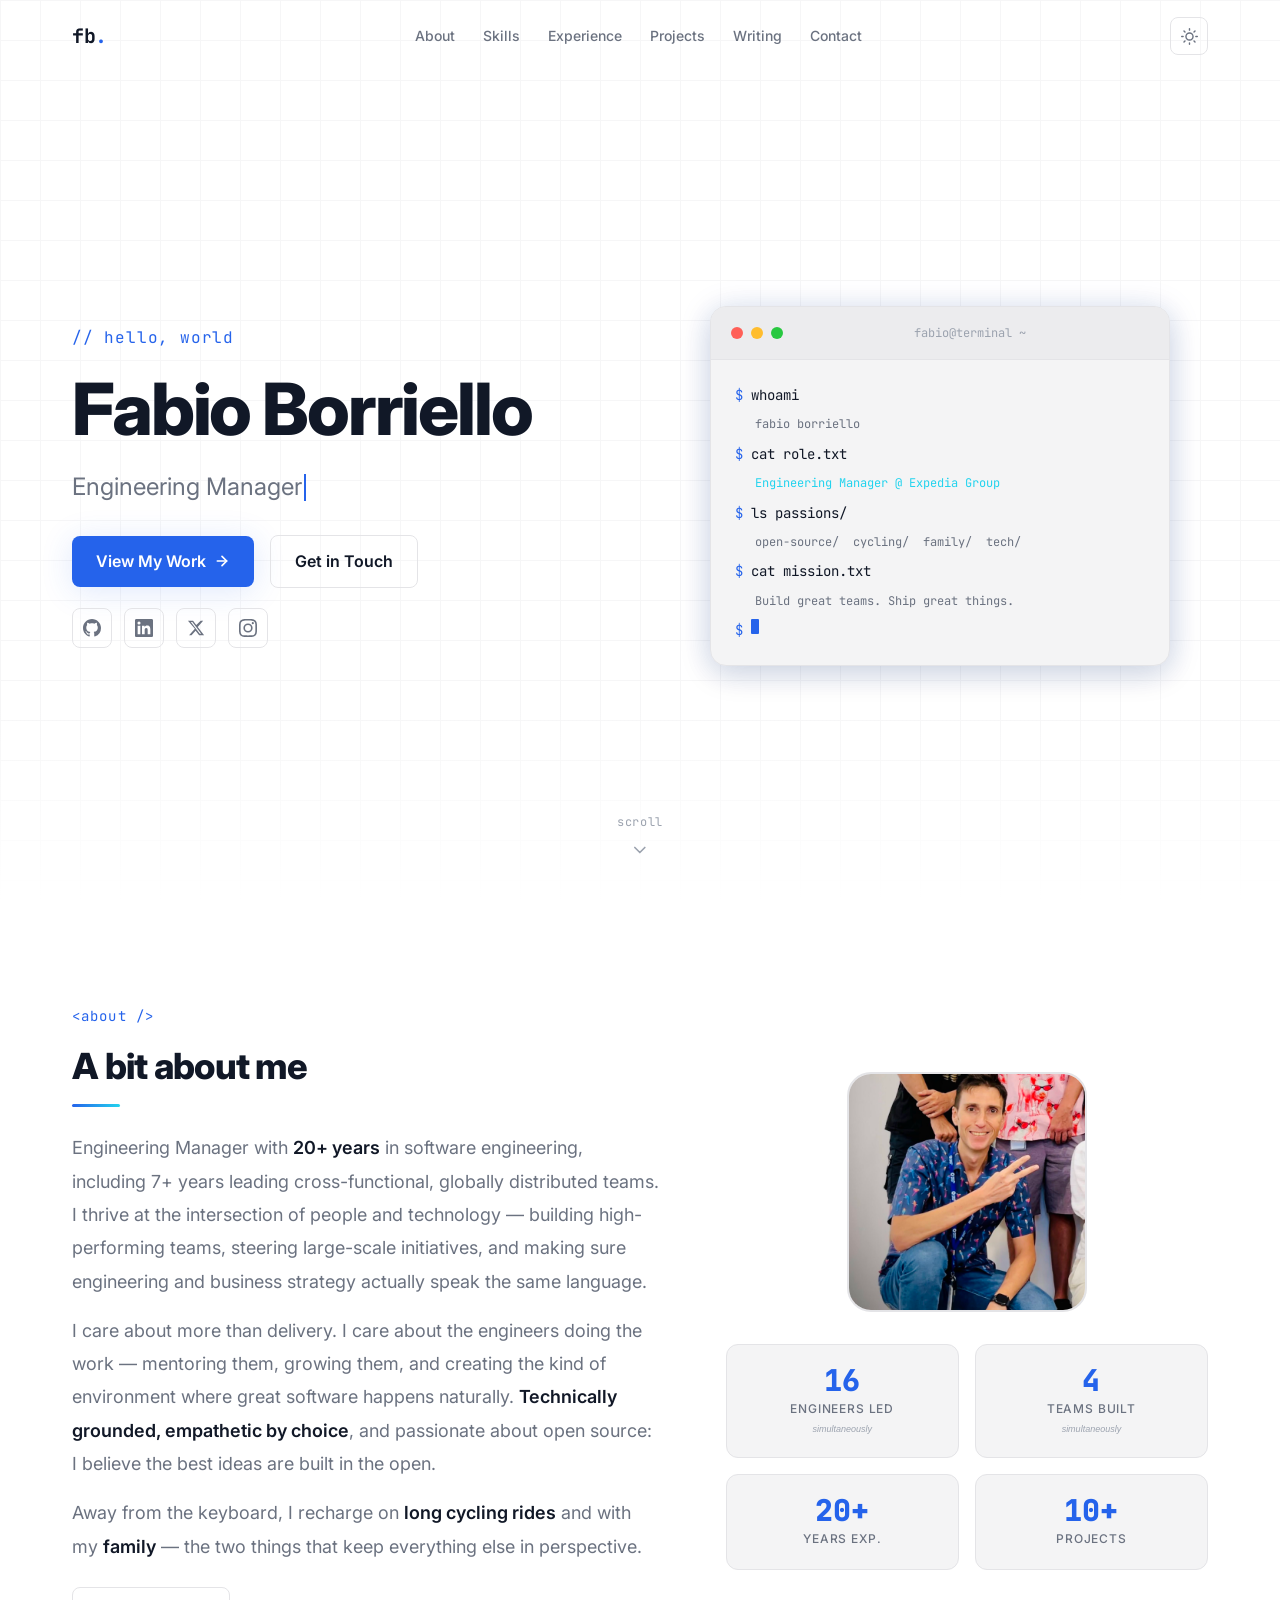
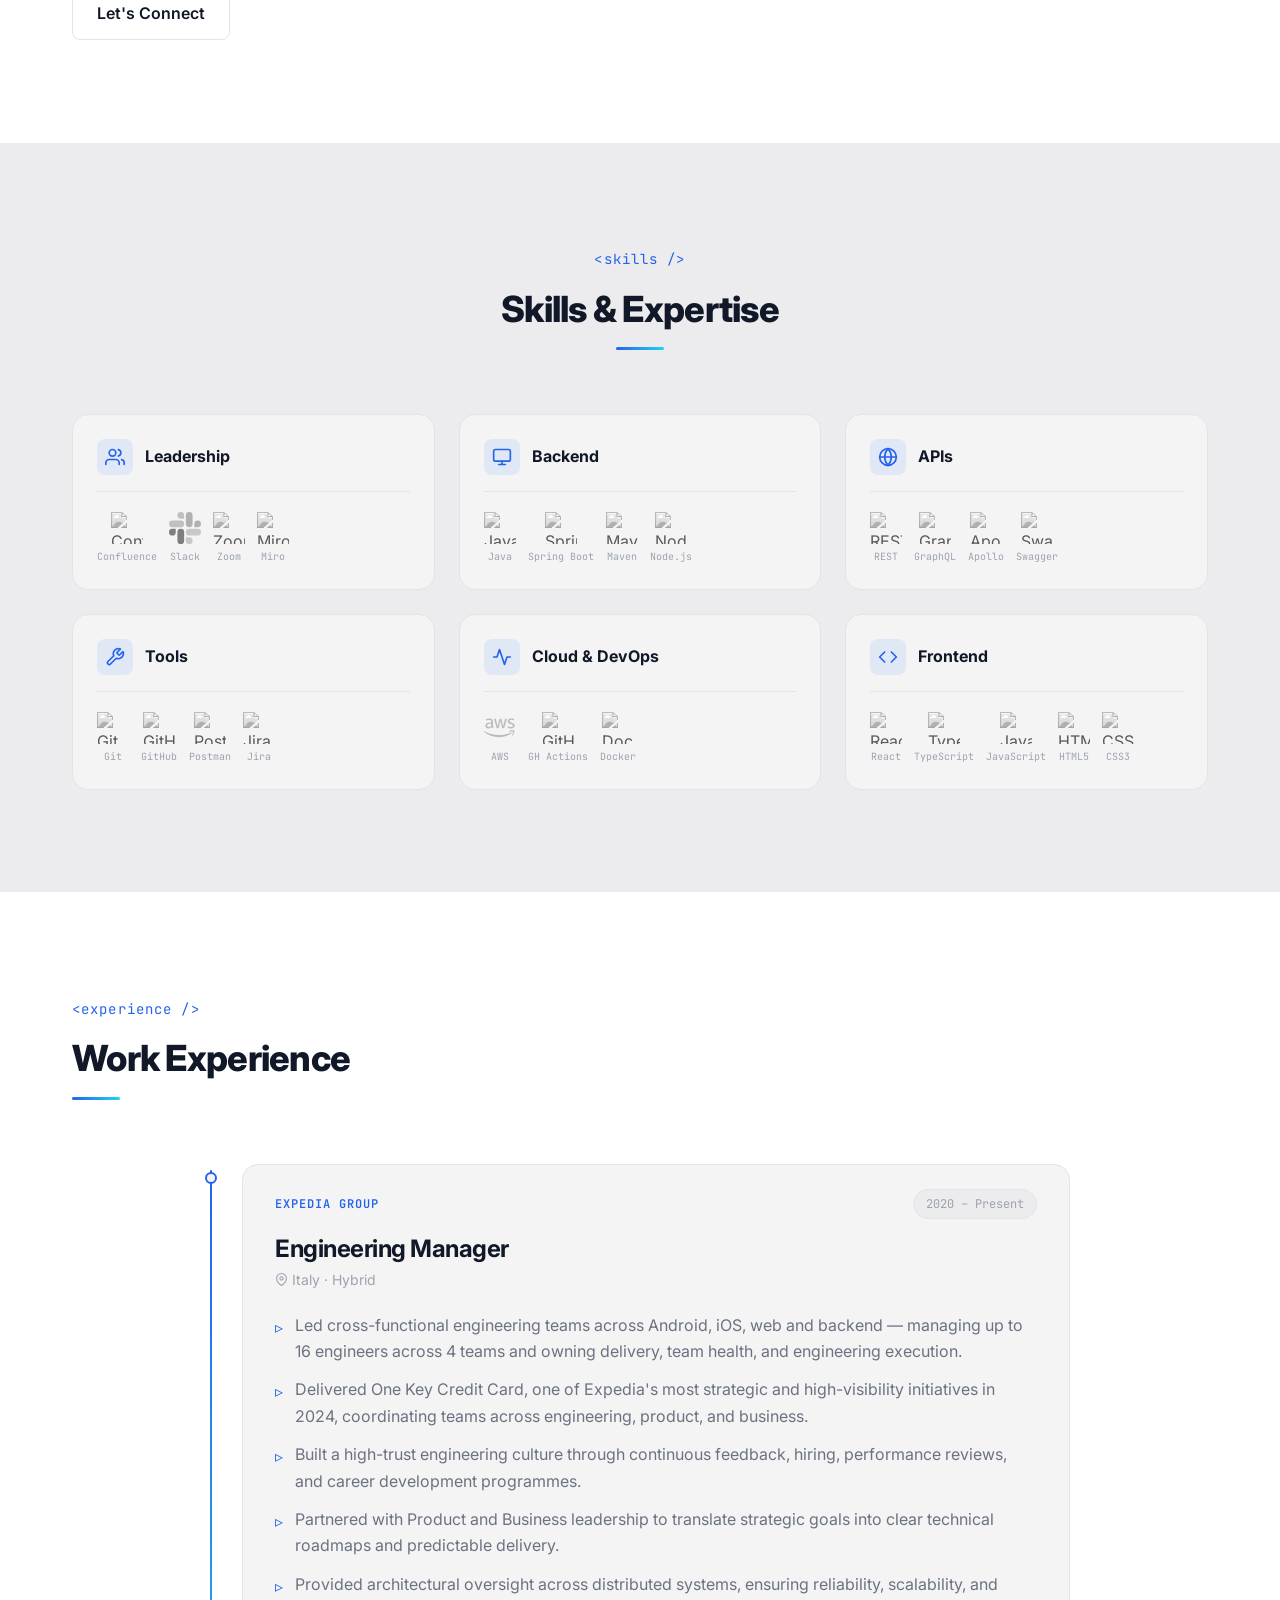
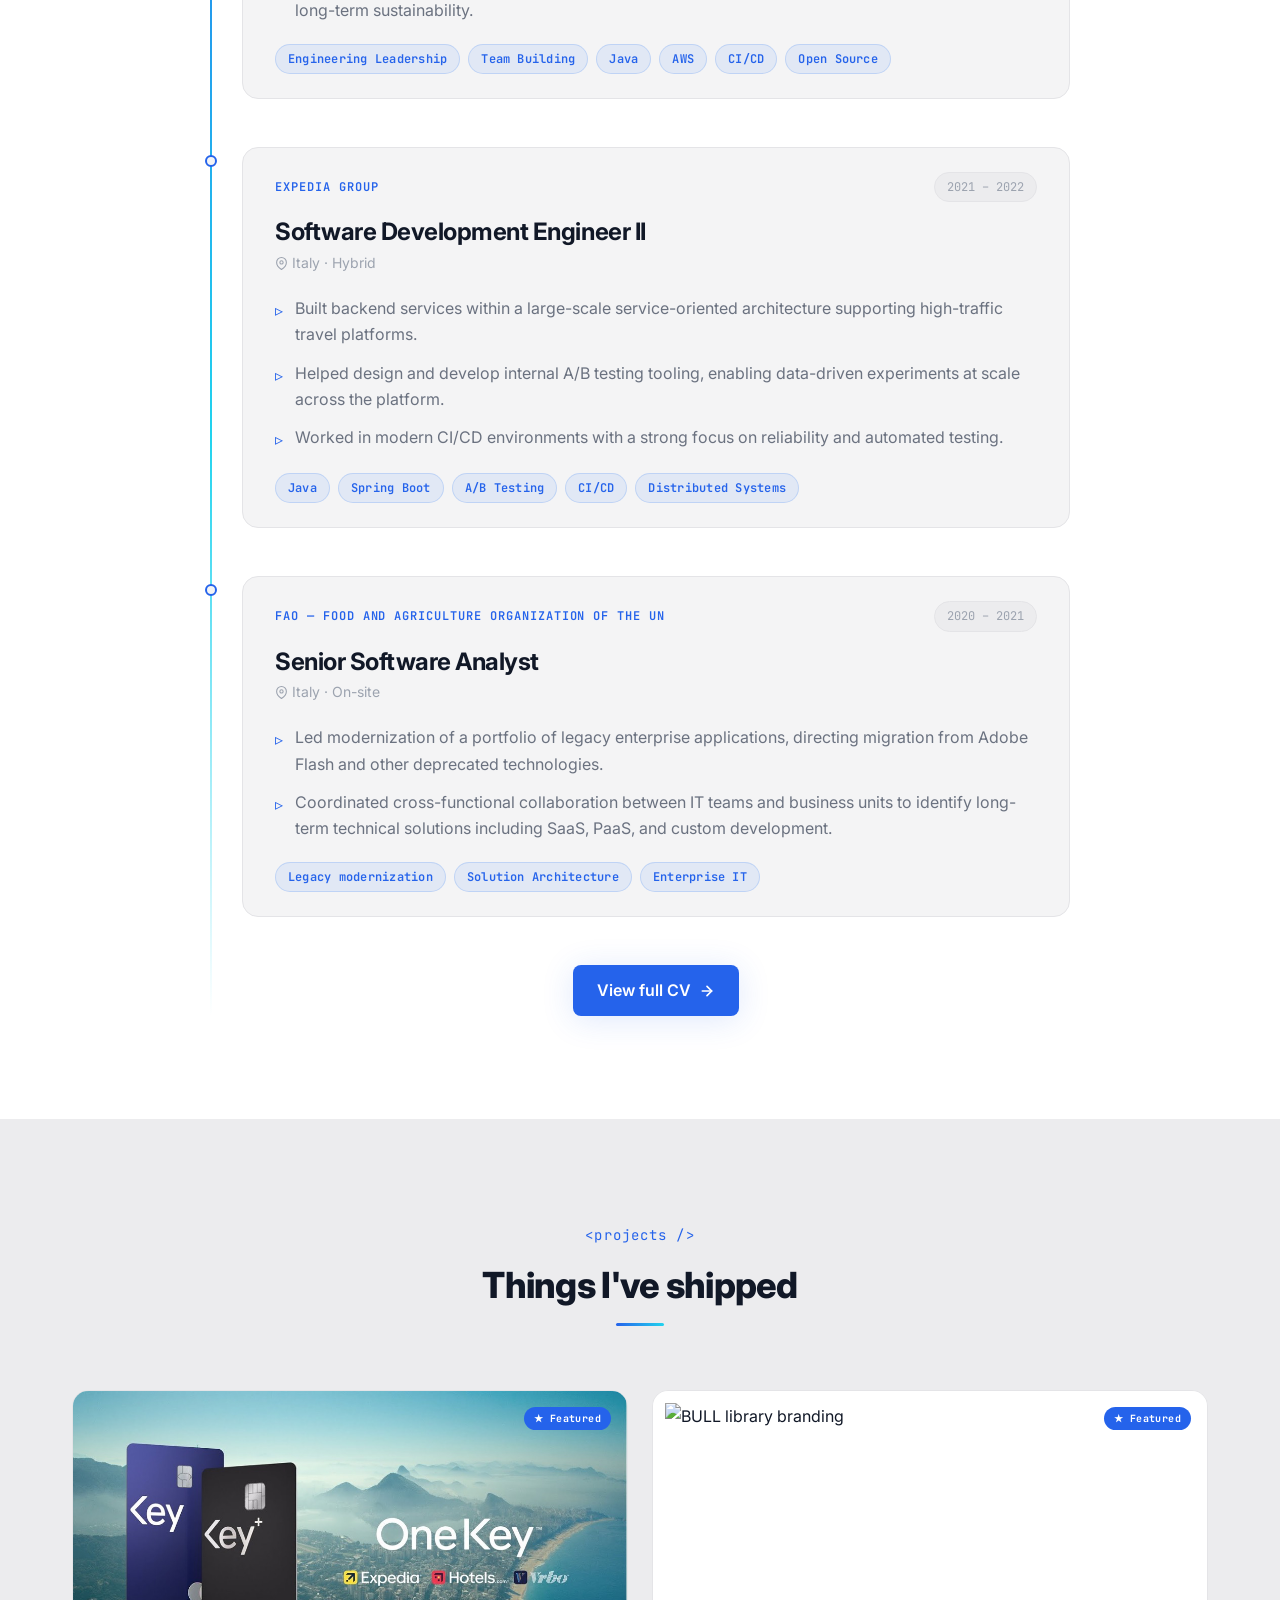
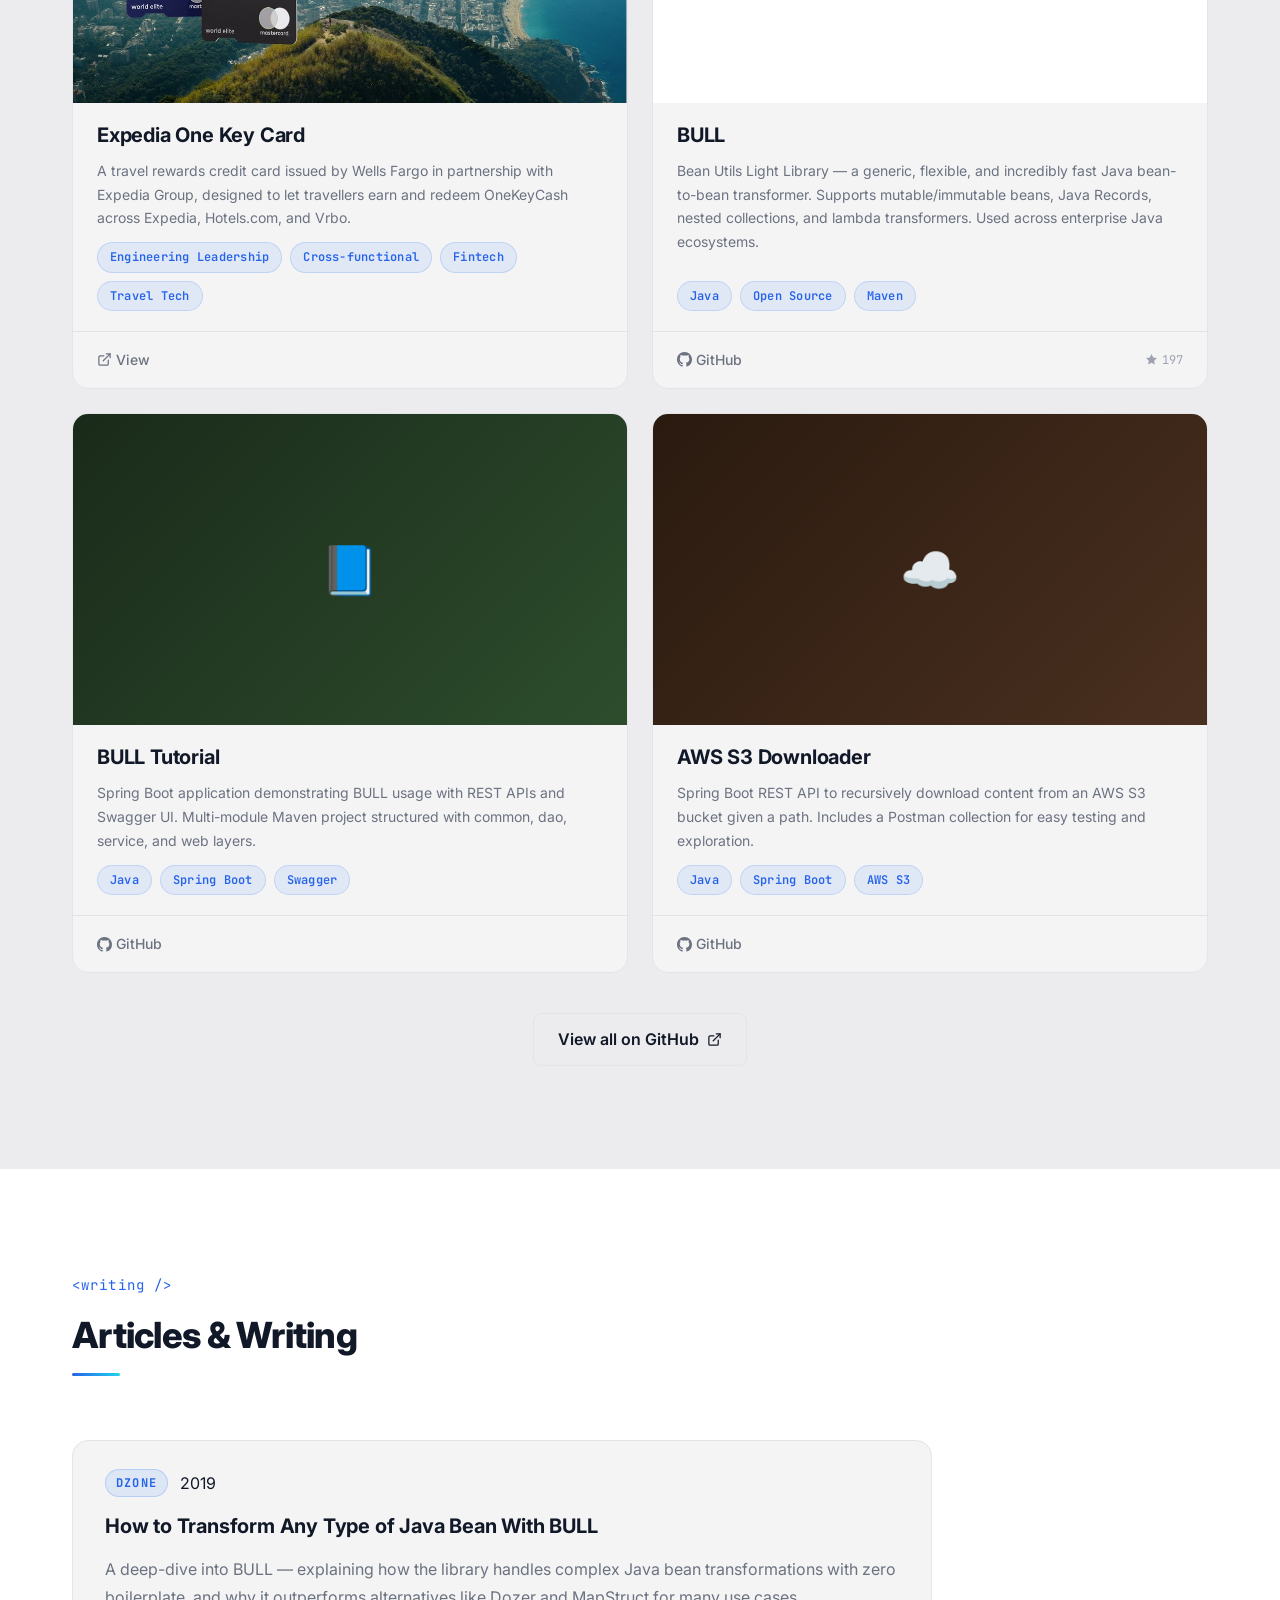
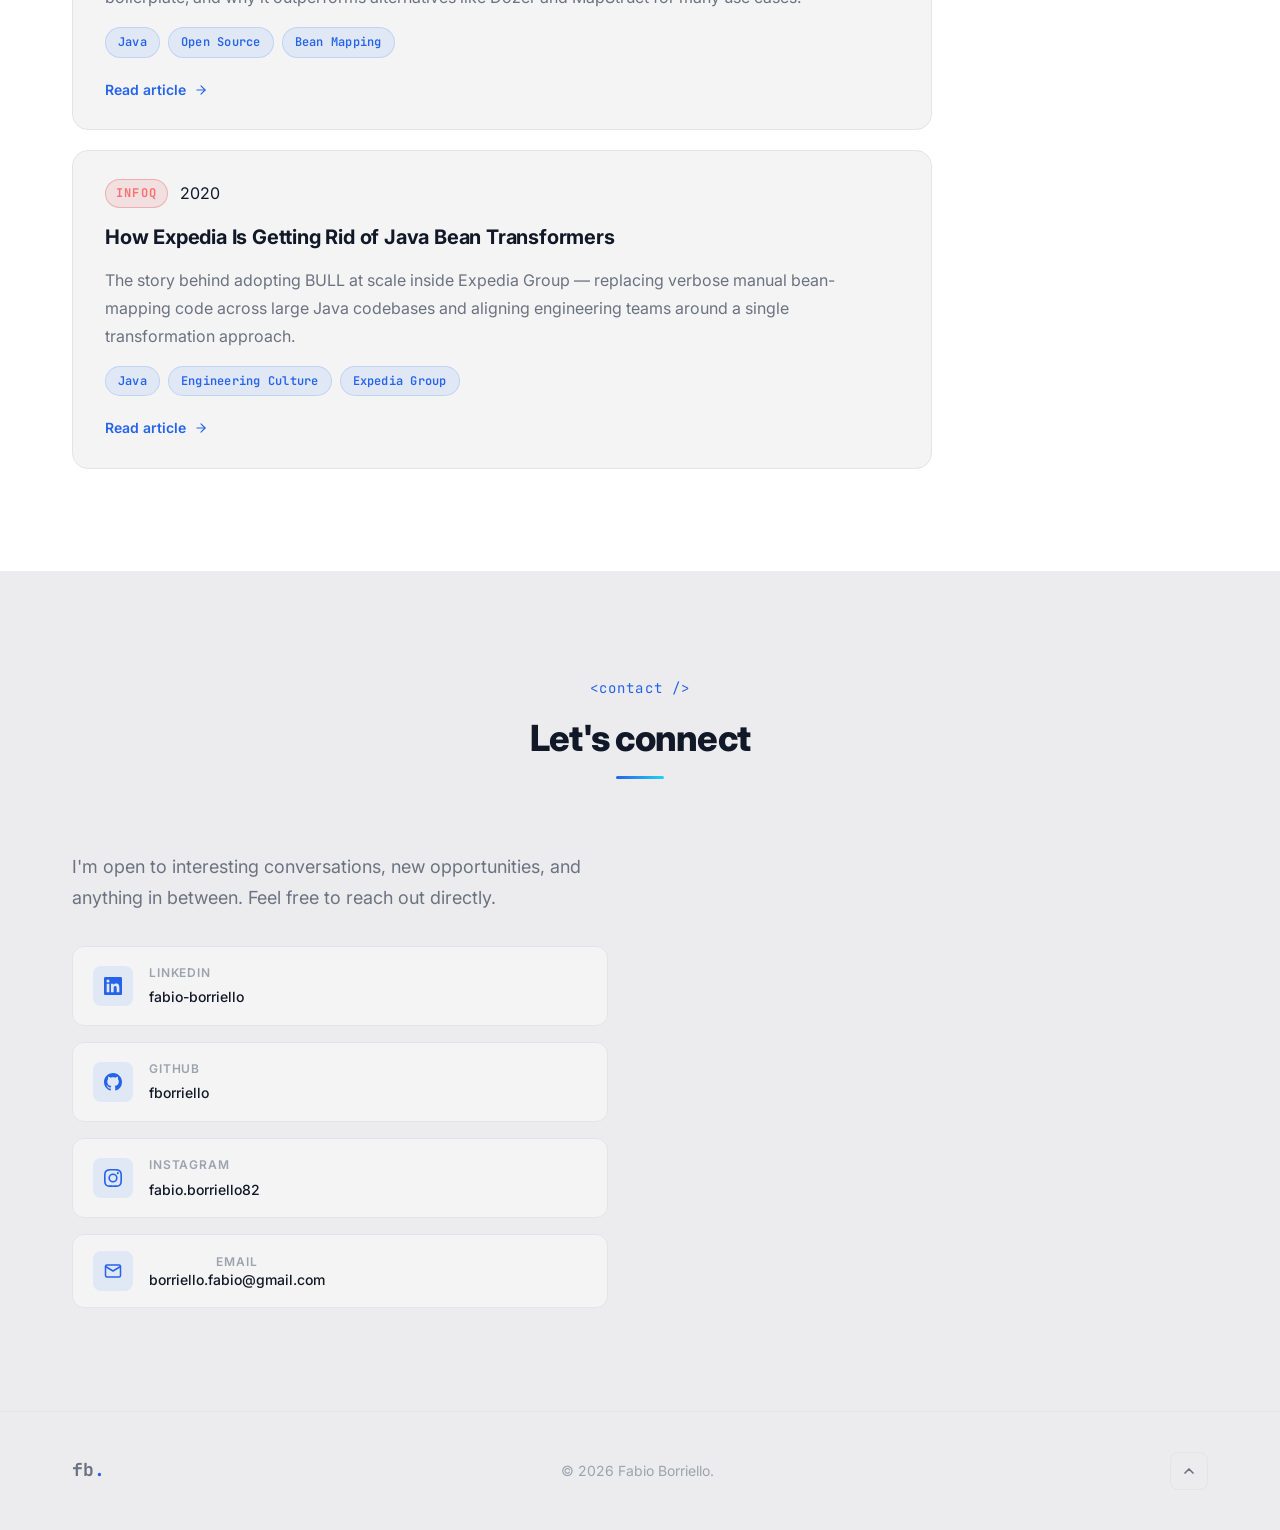
==== commit f3ea38b7: "feat: accessibility improvements and UX enhancements - A1: add aria-live/aria-atomic to typewriter s" ====
--- a/index.html
+++ b/index.html
@@ -3,6 +3,8 @@
 <head>
   <meta charset="UTF-8">
   <meta name="viewport" content="width=device-width, initial-scale=1.0">
+  <meta name="theme-color" content="#09090B" media="(prefers-color-scheme: dark)">
+  <meta name="theme-color" content="#FFFFFF" media="(prefers-color-scheme: light)">
 
   <!-- Anti-FOUC: apply theme before CSS renders -->
   <script>
@@ -136,7 +138,7 @@
           <h1 class="hero__name">Fabio Borriello</h1>
 
           <p class="hero__subtitle">
-            <span id="typewriter-text"></span><span class="hero__cursor" aria-hidden="true"></span>
+            <span id="typewriter-text" aria-live="polite" aria-atomic="true"></span><span class="hero__cursor" aria-hidden="true"></span>
           </p>
 
           <div class="hero__ctas">
@@ -277,21 +279,21 @@
 
             <div class="about__stats" aria-label="Key stats">
               <div class="stat-card">
-                <div class="stat-card__number" data-count="16">0</div>
+                <div class="stat-card__number" data-count="16" aria-live="polite">0</div>
                 <div class="stat-card__label">Engineers Led</div>
                 <div class="stat-card__sub">simultaneously</div>
               </div>
               <div class="stat-card">
-                <div class="stat-card__number" data-count="4">0</div>
+                <div class="stat-card__number" data-count="4" aria-live="polite">0</div>
                 <div class="stat-card__label">Teams Built</div>
                 <div class="stat-card__sub">simultaneously</div>
               </div>
               <div class="stat-card">
-                <div class="stat-card__number" data-count="20" data-suffix="+">0+</div>
+                <div class="stat-card__number" data-count="20" data-suffix="+" aria-live="polite">0+</div>
                 <div class="stat-card__label">Years Exp.</div>
               </div>
               <div class="stat-card">
-                <div class="stat-card__number" data-count="10" data-suffix="+">0+</div>
+                <div class="stat-card__number" data-count="10" data-suffix="+" aria-live="polite">0+</div>
                 <div class="stat-card__label">Projects</div>
               </div>
             </div>
@@ -542,11 +544,10 @@
               </p>
               <ul class="timeline-card__bullets">
                 <li class="timeline-card__bullet">Led cross-functional engineering teams across Android, iOS, web and backend — managing up to 16 engineers across 4 teams and owning delivery, team health, and engineering execution.</li>
-                <li>Led cross-functional engineering teams across web and mobile, managing up to 16 engineers and owning delivery, team health, and engineering execution.</li>
-                <li>Delivered One Key Credit Card, one of Expedia's most strategic and high-visibility initiatives in 2024, coordinating teams across engineering, product, and business.</li>
-                <li>Built a high-trust engineering culture through continuous feedback, hiring, performance reviews, and career development programs.</li>
-                <li>Partnered with Product and Business leadership to translate strategic goals into clear technical roadmaps and predictable delivery.</li>
-                <li>Provided architectural oversight across distributed systems, ensuring reliability, scalability, and long-term sustainability.</li>
+                <li class="timeline-card__bullet">Delivered One Key Credit Card, one of Expedia's most strategic and high-visibility initiatives in 2024, coordinating teams across engineering, product, and business.</li>
+                <li class="timeline-card__bullet">Built a high-trust engineering culture through continuous feedback, hiring, performance reviews, and career development programmes.</li>
+                <li class="timeline-card__bullet">Partnered with Product and Business leadership to translate strategic goals into clear technical roadmaps and predictable delivery.</li>
+                <li class="timeline-card__bullet">Provided architectural oversight across distributed systems, ensuring reliability, scalability, and long-term sustainability.</li>
               </ul>
               <div class="timeline-card__tags">
                 <span class="tag">Engineering Leadership</span>
@@ -656,7 +657,7 @@
 
           <!-- BULL — featured -->
           <div class="project-card project-card--featured reveal reveal-delay-1">
-            <img src="https://raw.githubusercontent.com/ExpediaGroup/bull/master/docs/site/resources/images/BullBranding_04.png" alt="BULL library branding" class="project-card__cover" loading="eager">
+            <img src="https://raw.githubusercontent.com/ExpediaGroup/bull/master/docs/site/resources/images/BullBranding_04.png" alt="BULL library branding" class="project-card__cover" loading="lazy">
             <div class="project-card__body">
               <h3 class="project-card__title">BULL</h3>
               <p class="project-card__desc">Bean Utils Light Library — a generic, flexible, and incredibly fast Java bean-to-bean transformer. Supports mutable/immutable beans, Java Records, nested collections, and lambda transformers. Used across enterprise Java ecosystems.</p>
@@ -680,7 +681,7 @@
 
           <!-- bull-tutorial -->
           <div class="project-card reveal reveal-delay-2">
-            <div class="project-card__cover project-card__cover--gradient" style="--cover-gradient: linear-gradient(135deg, #1a2a1a, #2d4d2d)" aria-hidden="true">📘</div>
+            <div class="project-card__cover project-card__cover--gradient" style="--cover-gradient: linear-gradient(135deg, #1a2a1a, #2d4d2d)" role="img" aria-label="Book cover illustration">📘</div>
             <div class="project-card__body">
               <h3 class="project-card__title">BULL Tutorial</h3>
               <p class="project-card__desc">Spring Boot application demonstrating BULL usage with REST APIs and Swagger UI. Multi-module Maven project structured with common, dao, service, and web layers.</p>
@@ -700,7 +701,7 @@
 
           <!-- awsS3Downloader -->
           <div class="project-card reveal reveal-delay-3">
-            <div class="project-card__cover project-card__cover--gradient" style="--cover-gradient: linear-gradient(135deg, #2a1a0f, #4a3020)" aria-hidden="true">☁️</div>
+            <div class="project-card__cover project-card__cover--gradient" style="--cover-gradient: linear-gradient(135deg, #2a1a0f, #4a3020)" role="img" aria-label="Cloud illustration">☁️</div>
             <div class="project-card__body">
               <h3 class="project-card__title">AWS S3 Downloader</h3>
               <p class="project-card__desc">Spring Boot REST API to recursively download content from an AWS S3 bucket given a path. Includes a Postman collection for easy testing and exploration.</p>
@@ -749,6 +750,7 @@
           <a href="https://dzone.com/articles/how-to-transform-any-type-of-java-bean-with-one-li" target="_blank" rel="noopener noreferrer" class="article-card reveal reveal-delay-1" aria-label="Read article on DZone">
             <div class="article-card__pub">
               <span class="article-card__source">DZone</span>
+              <time datetime="2019">2019</time>
             </div>
             <h3 class="article-card__title">How to Transform Any Type of Java Bean With BULL</h3>
             <p class="article-card__desc">A deep-dive into BULL — explaining how the library handles complex Java bean transformations with zero boilerplate, and why it outperforms alternatives like Dozer and MapStruct for many use cases.</p>
@@ -767,6 +769,7 @@
           <a href="https://www.infoq.com/articles/expedia-rid-of-bean-transformers/" target="_blank" rel="noopener noreferrer" class="article-card reveal reveal-delay-2" aria-label="Read article on InfoQ">
             <div class="article-card__pub">
               <span class="article-card__source article-card__source--infoq">InfoQ</span>
+              <time datetime="2020">2020</time>
             </div>
             <h3 class="article-card__title">How Expedia Is Getting Rid of Java Bean Transformers</h3>
             <p class="article-card__desc">The story behind adopting BULL at scale inside Expedia Group — replacing verbose manual bean-mapping code across large Java codebases and aligning engineering teams around a single transformation approach.</p>
@@ -780,7 +783,6 @@
               <svg xmlns="http://www.w3.org/2000/svg" width="14" height="14" viewBox="0 0 24 24" fill="none" stroke="currentColor" stroke-width="2" stroke-linecap="round" stroke-linejoin="round" aria-hidden="true"><line x1="5" y1="12" x2="19" y2="12"/><polyline points="12 5 19 12 12 19"/></svg>
             </span>
           </a>
-
         </div>
       </div>
     </section>
@@ -842,6 +844,18 @@
                 </div>
                 <span class="contact__link-copy">Open ↗</span>
               </a>
+
+              <!-- Email copy-to-clipboard -->
+              <button class="contact__link-item" id="copy-email" data-email="borriello.fabio@gmail.com" aria-label="Copy email address">
+                <div class="contact__link-icon">
+                  <svg xmlns="http://www.w3.org/2000/svg" viewBox="0 0 24 24" fill="none" stroke="currentColor" stroke-width="2" stroke-linecap="round" stroke-linejoin="round" aria-hidden="true"><path d="M4 4h16c1.1 0 2 .9 2 2v12c0 1.1-.9 2-2 2H4c-1.1 0-2-.9-2-2V6c0-1.1.9-2 2-2z"/><polyline points="22,6 12,12 2,6"/></svg>
+                </div>
+                <div>
+                  <div class="contact__link-label">Email</div>
+                  <div class="contact__link-value">borriello.fabio@gmail.com</div>
+                </div>
+                <span class="contact__link-copy" id="copy-email-feedback">Copy ✉</span>
+              </button>
 
             </div>
           </div>
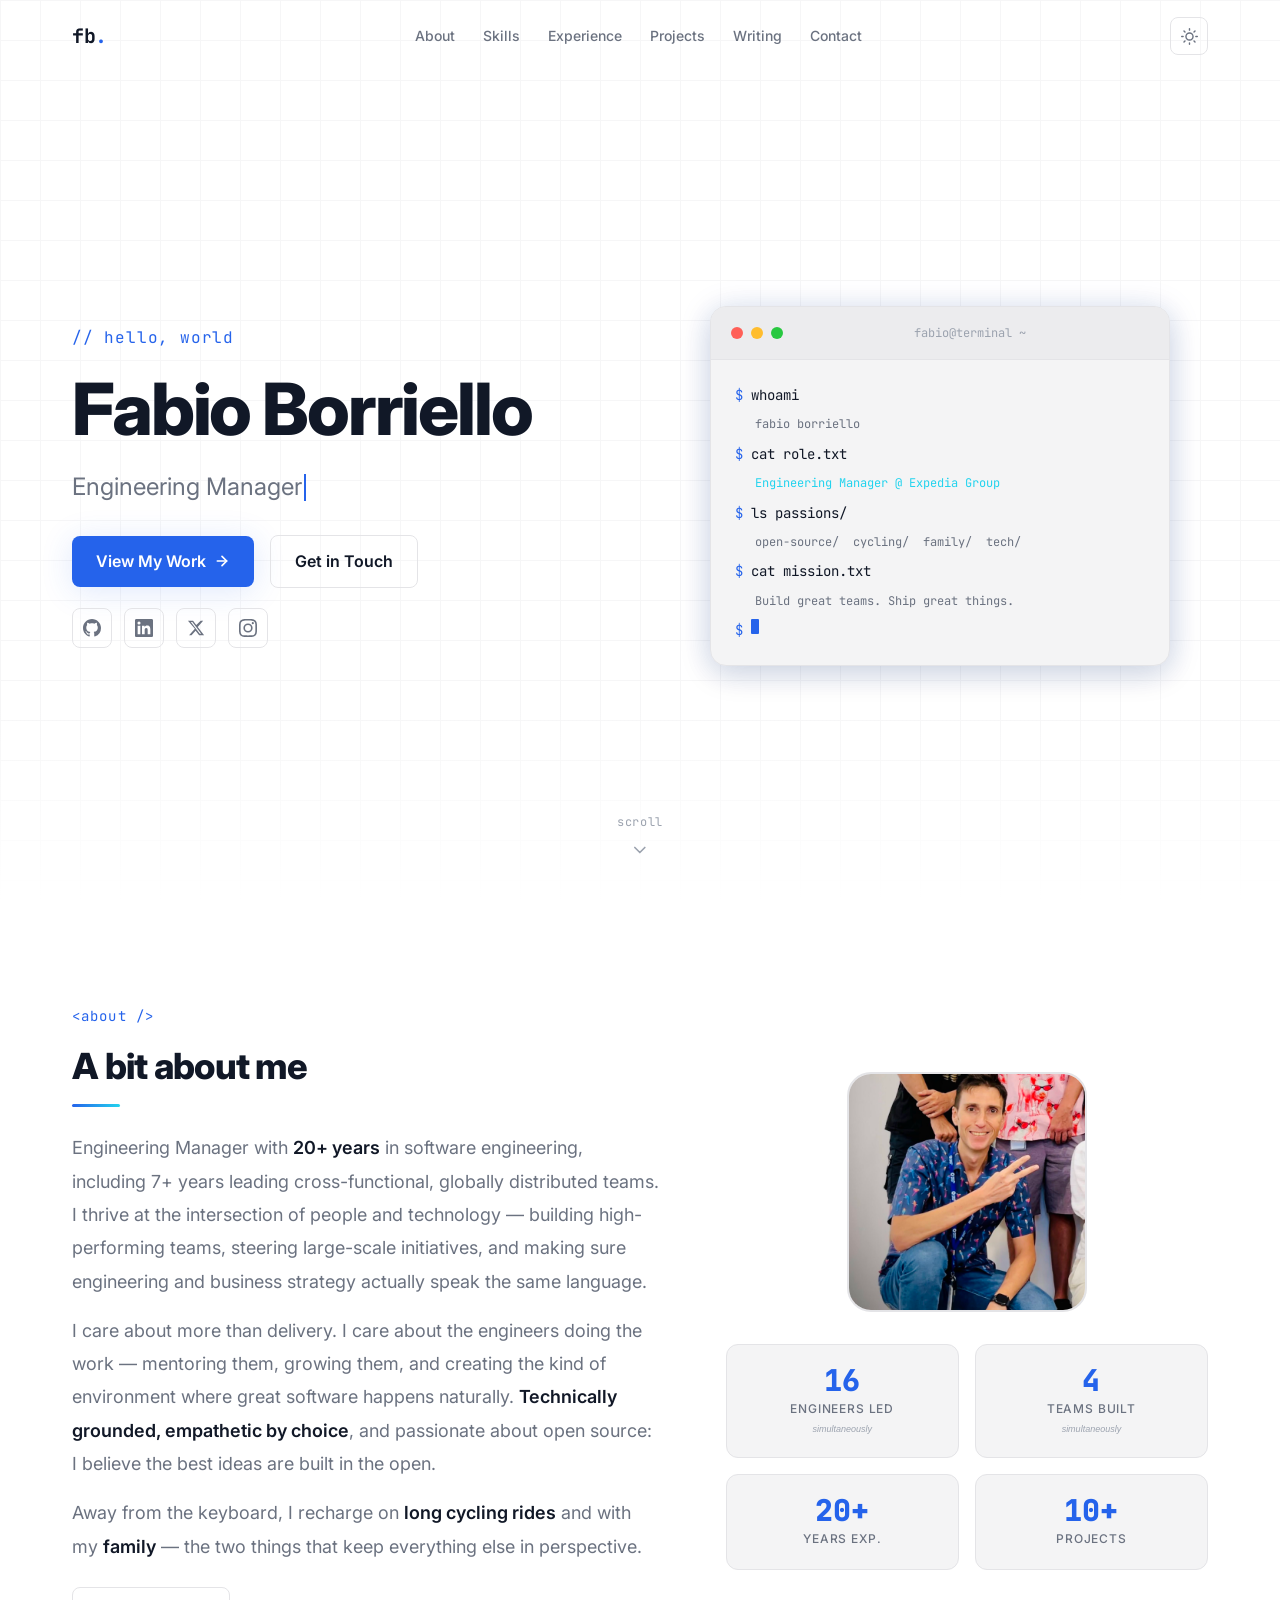
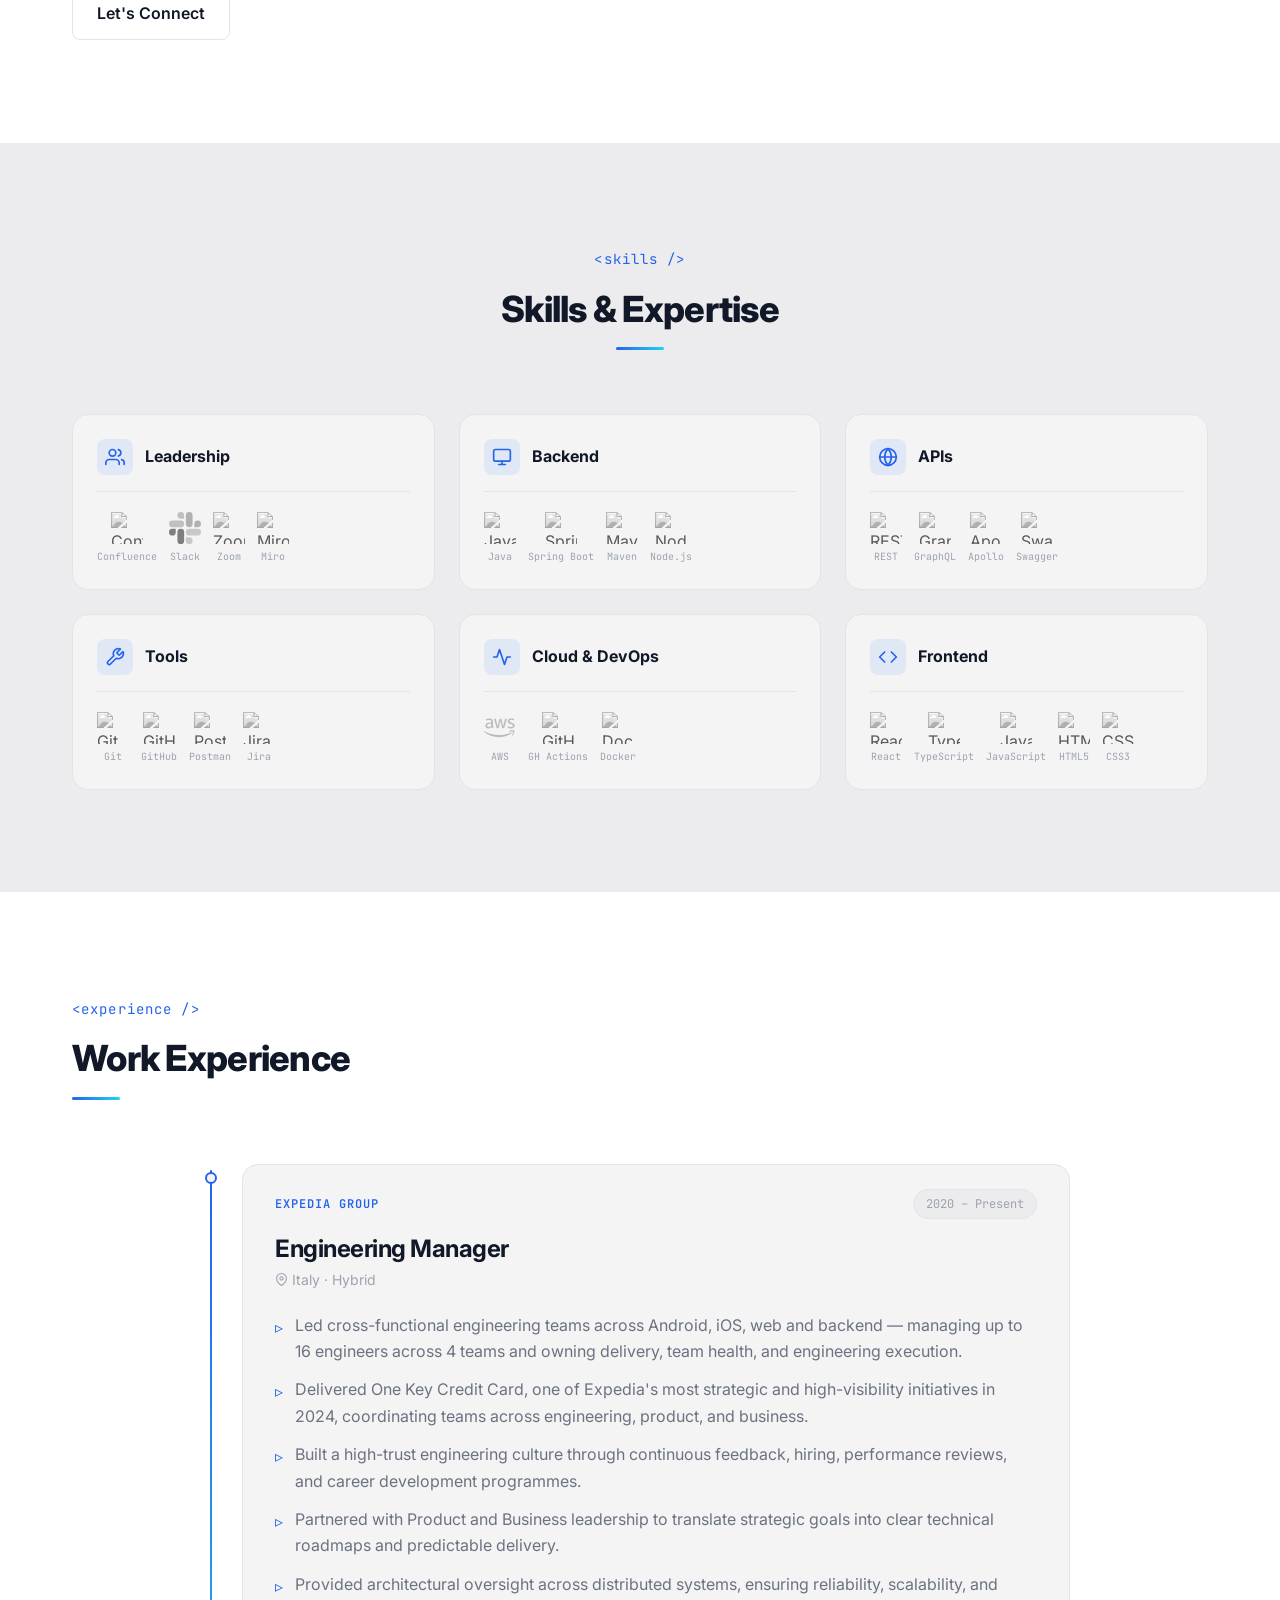
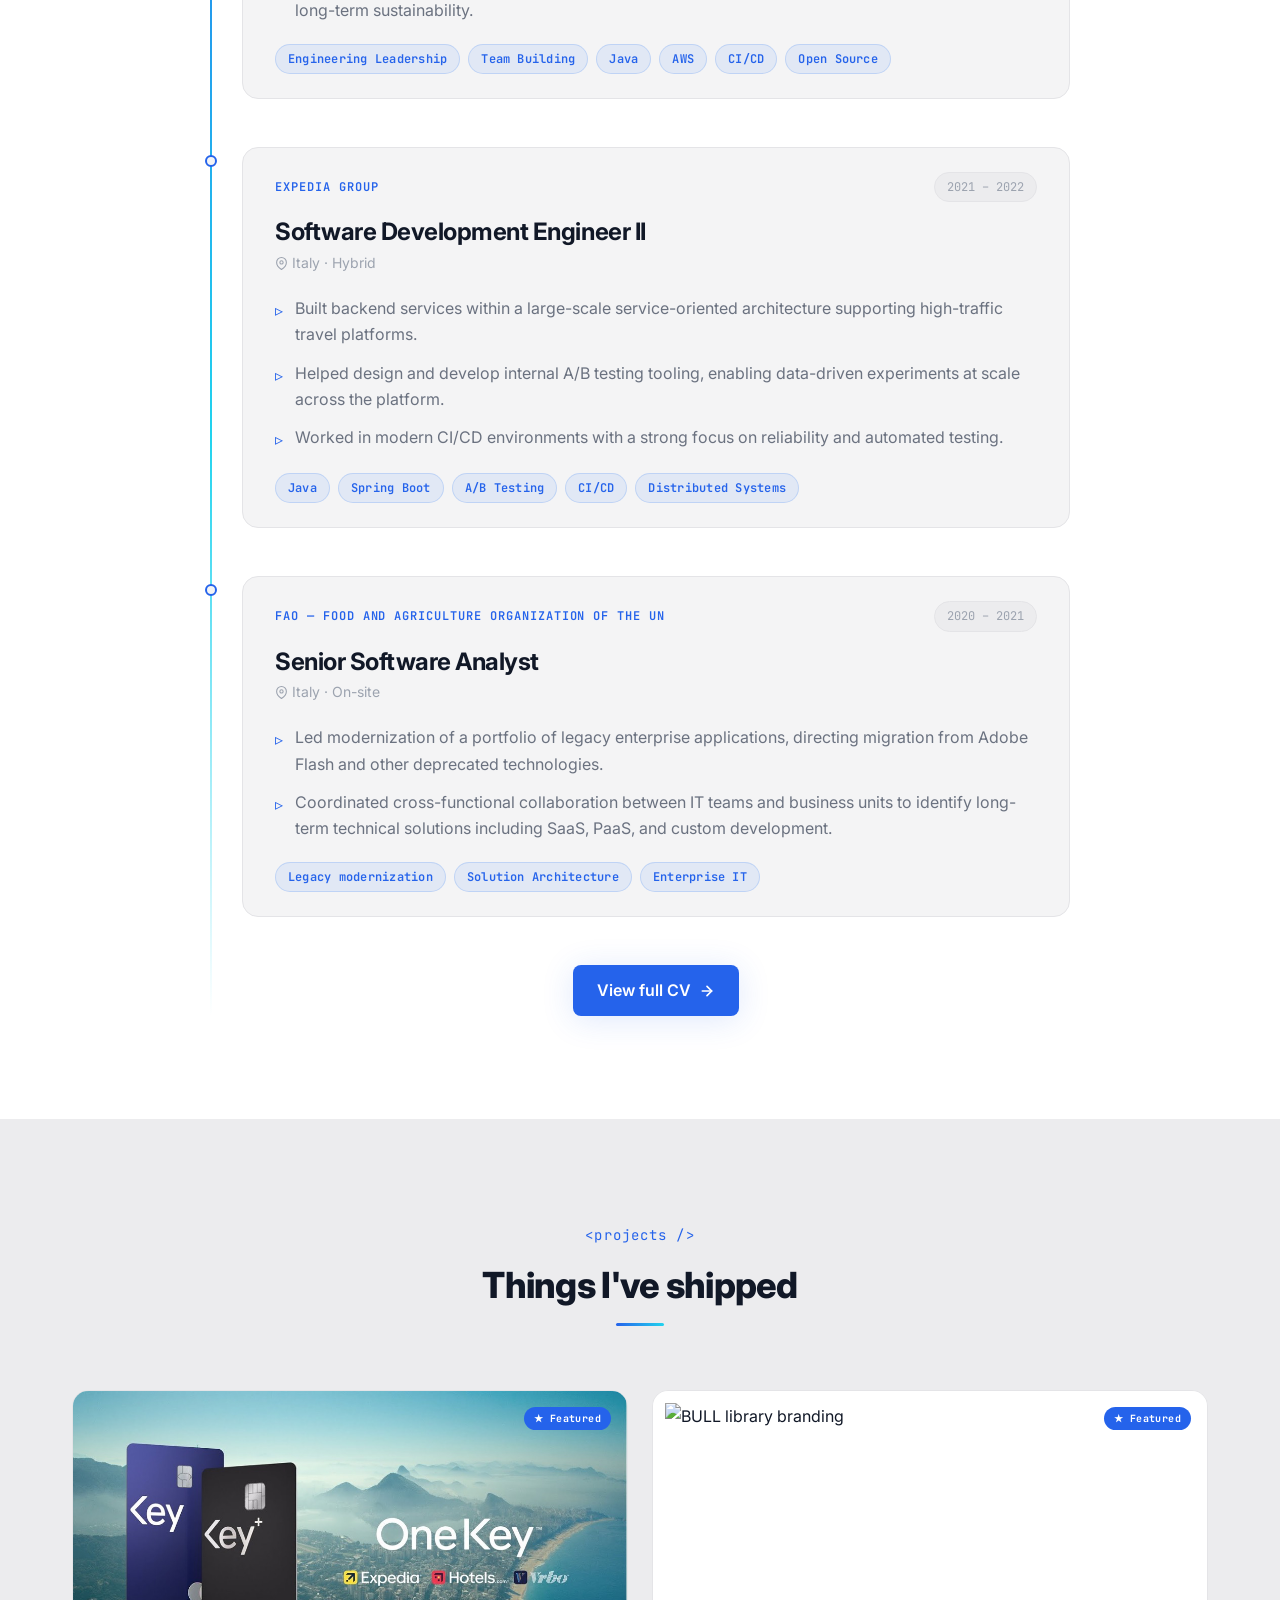
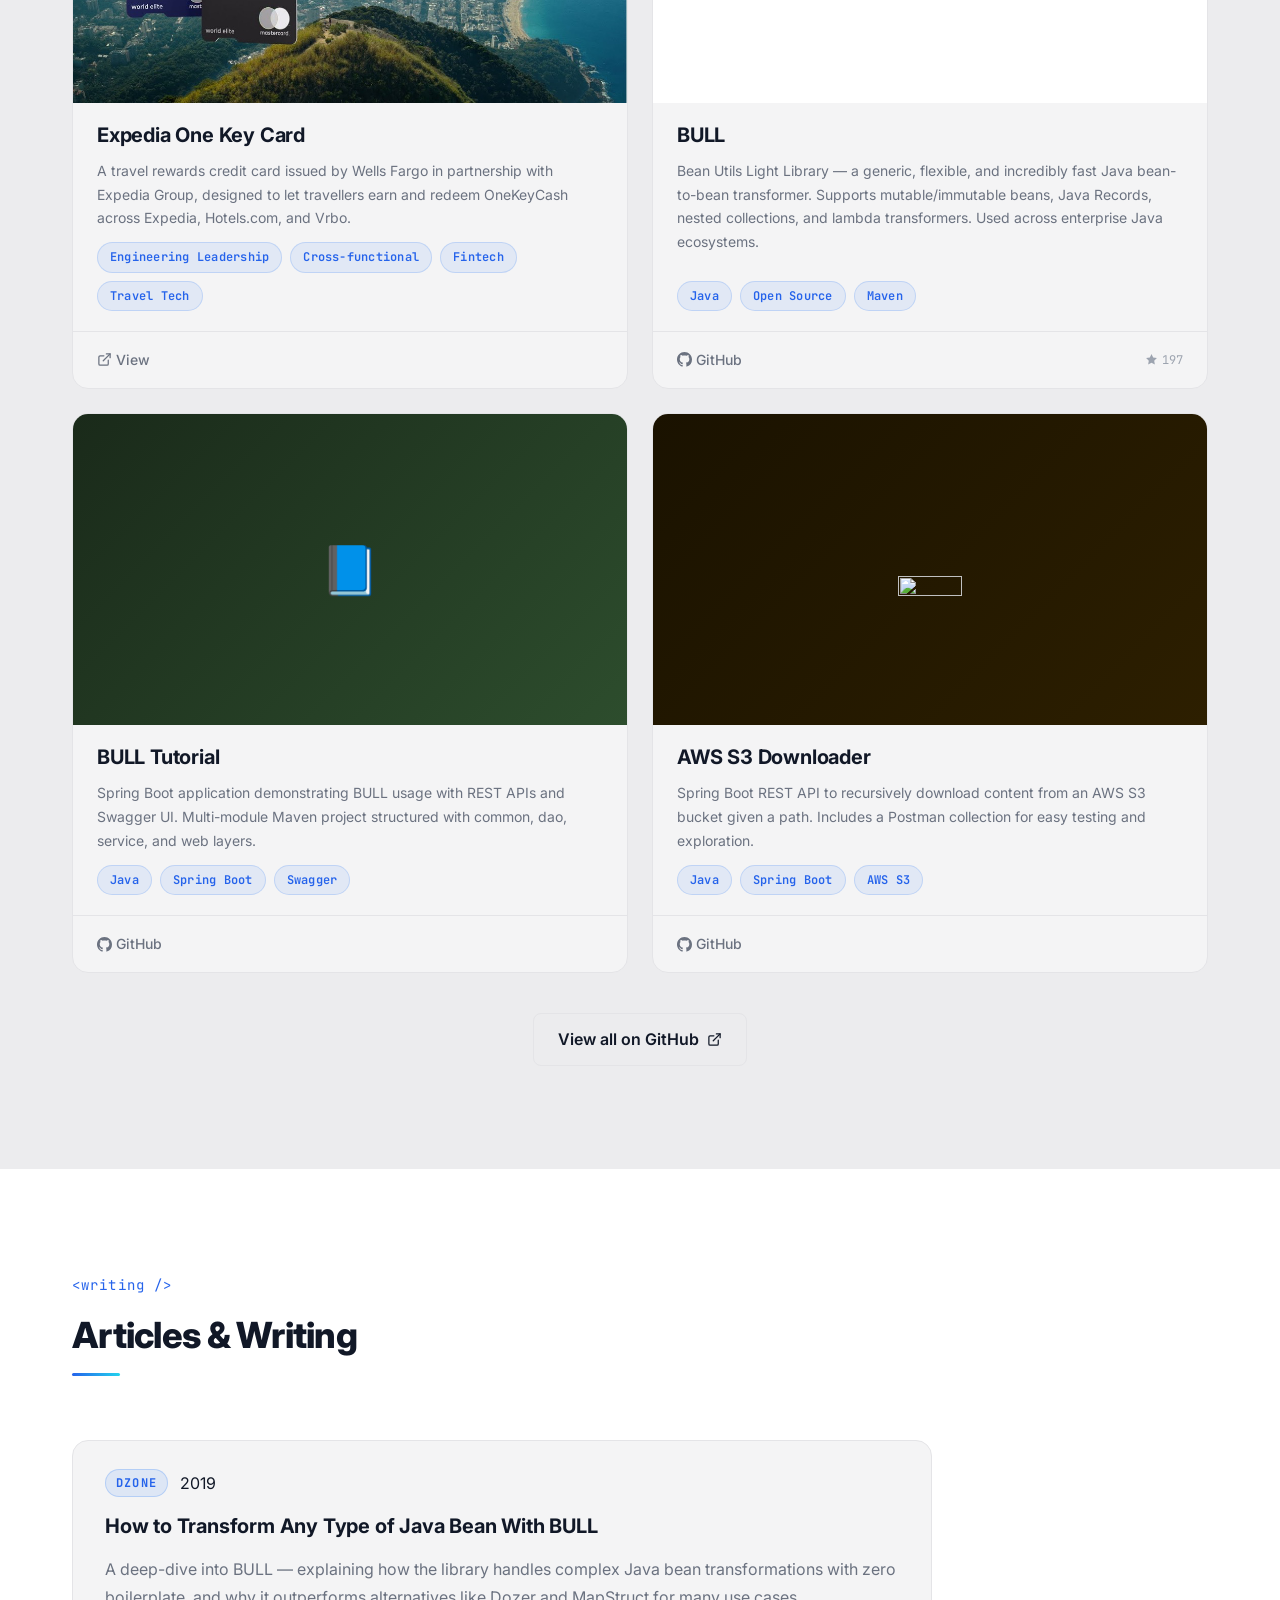
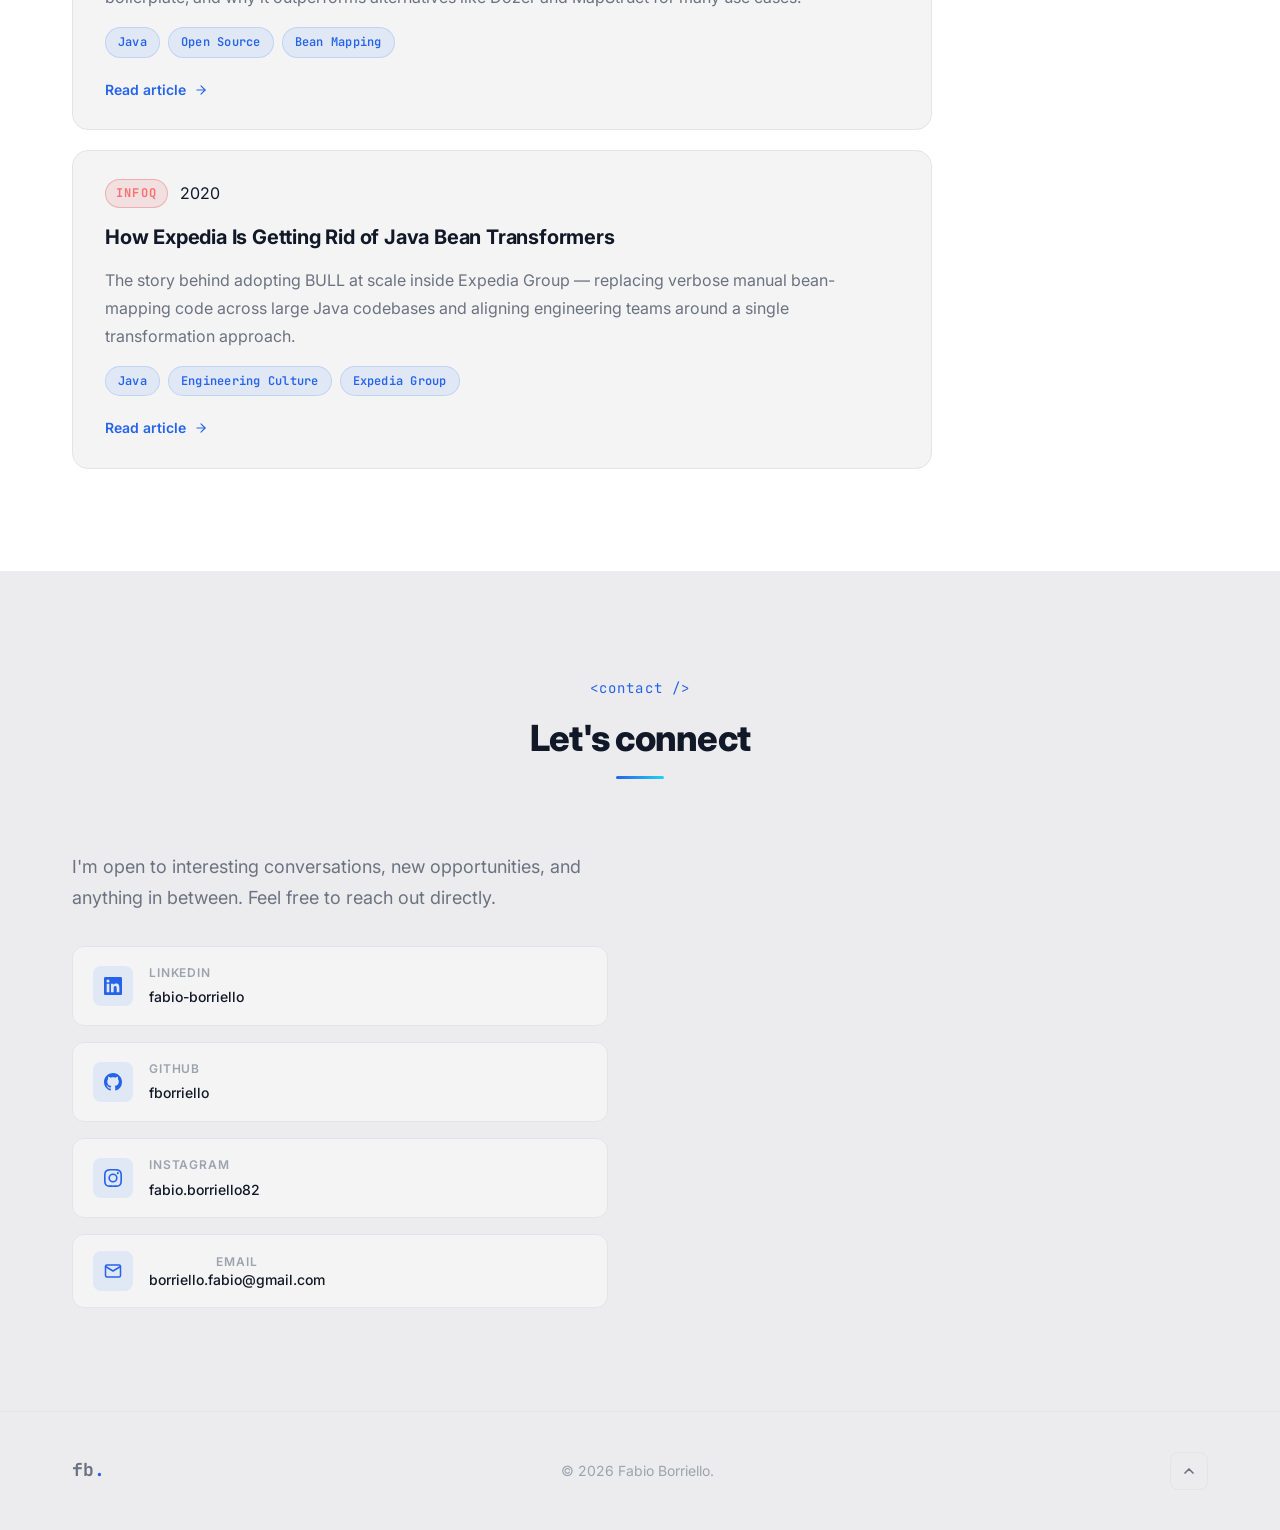
==== commit 16e6a163: "feat: replace emoji cover on AWS S3 Downloader card with S3 logo Co-Authored-By: Claude Sonnet 4.6 <" ====
--- a/index.html
+++ b/index.html
@@ -701,7 +701,9 @@
 
           <!-- awsS3Downloader -->
           <div class="project-card reveal reveal-delay-3">
-            <div class="project-card__cover project-card__cover--gradient" style="--cover-gradient: linear-gradient(135deg, #2a1a0f, #4a3020)" role="img" aria-label="Cloud illustration">☁️</div>
+            <div class="project-card__cover project-card__cover--gradient" style="--cover-gradient: linear-gradient(135deg, #1a1200, #2d1f00); display:flex; align-items:center; justify-content:center;" aria-hidden="true">
+              <img src="https://cdn.simpleicons.org/amazons3/FF9900" alt="" width="64" height="64" loading="lazy">
+            </div>
             <div class="project-card__body">
               <h3 class="project-card__title">AWS S3 Downloader</h3>
               <p class="project-card__desc">Spring Boot REST API to recursively download content from an AWS S3 bucket given a path. Includes a Postman collection for easy testing and exploration.</p>
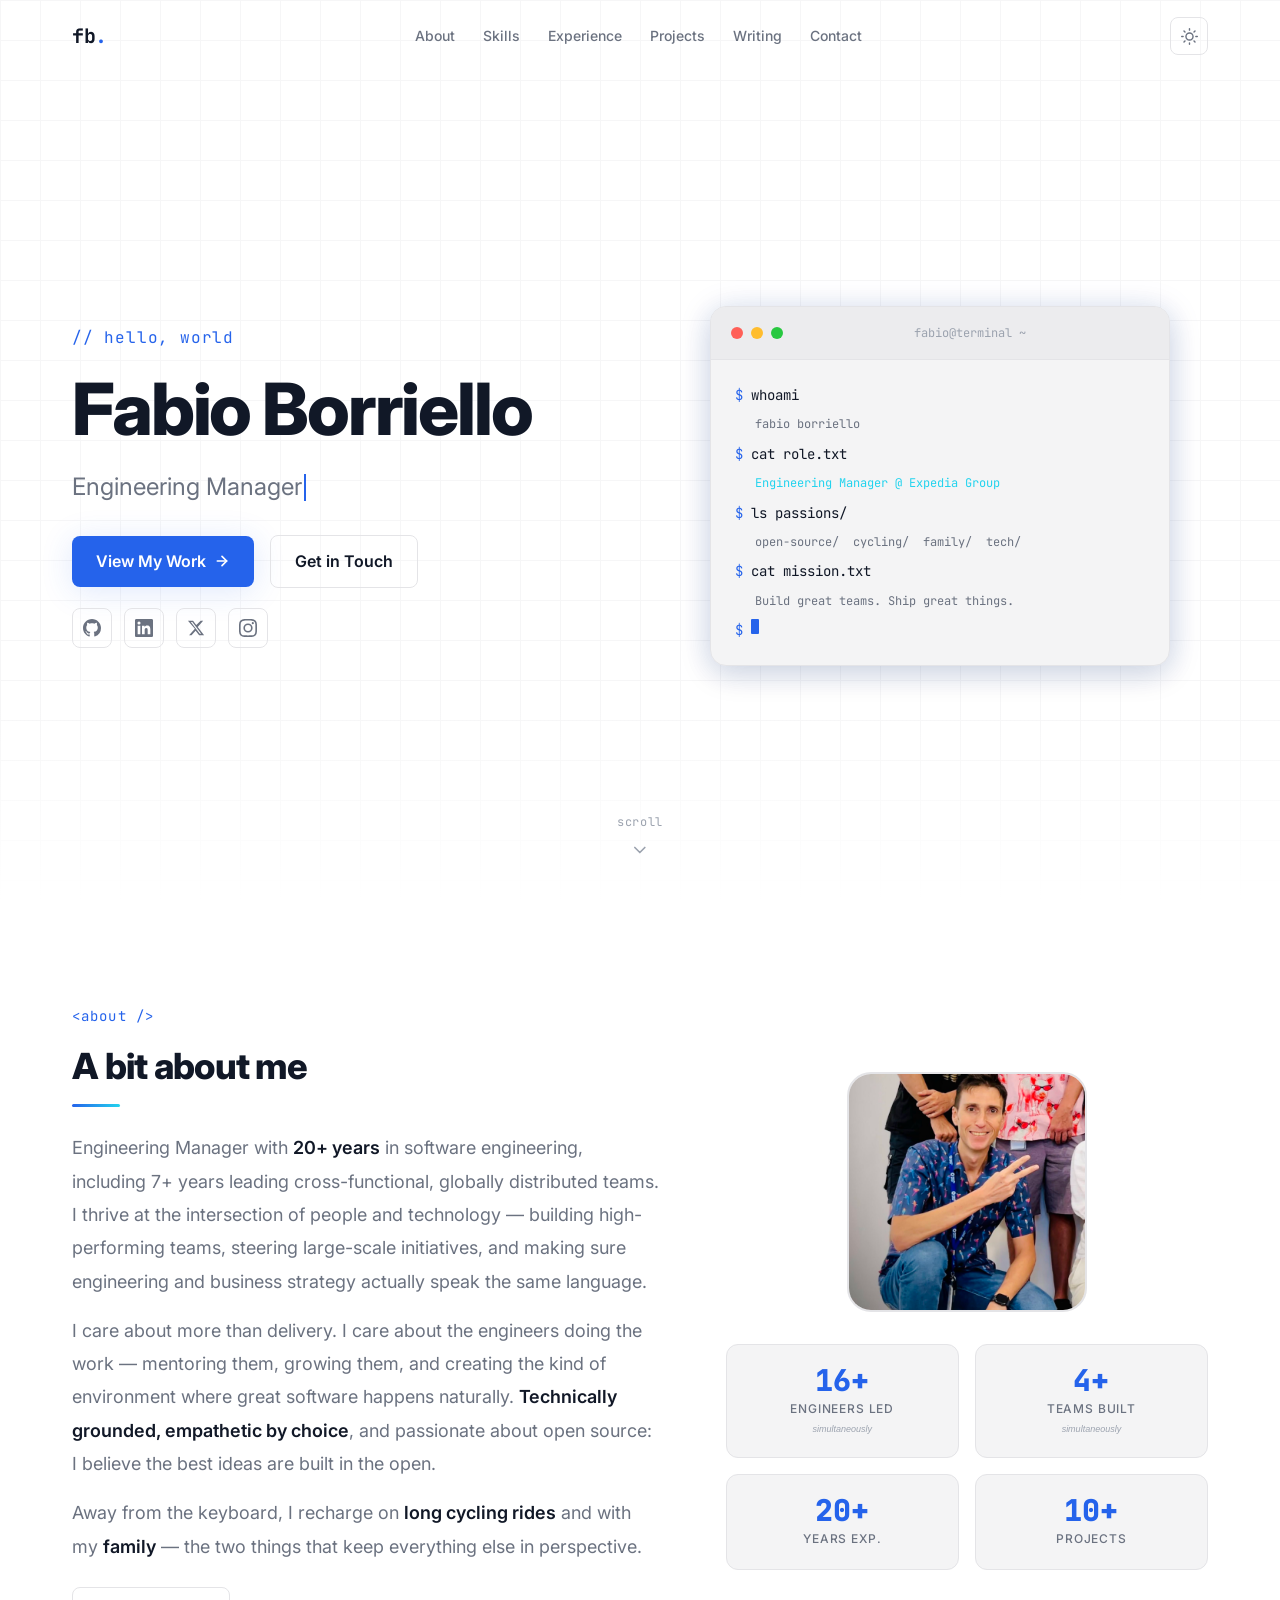
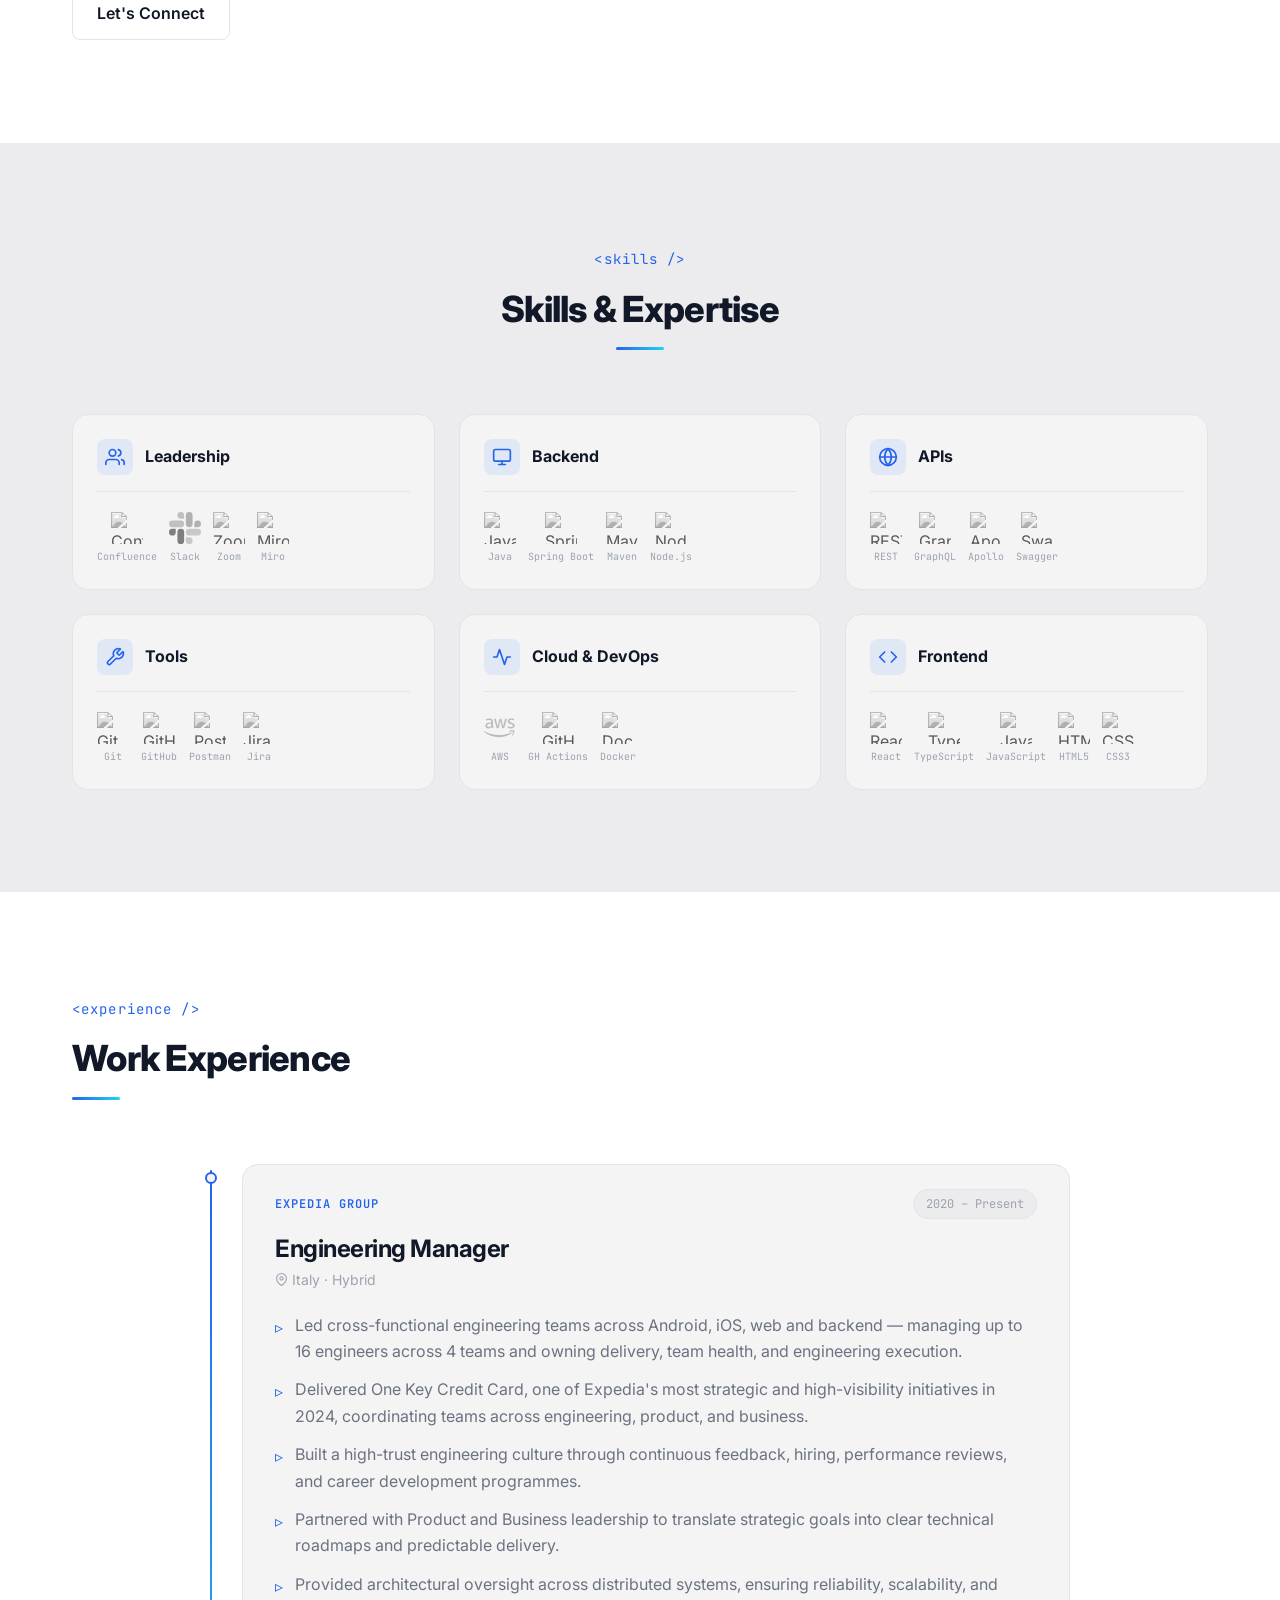
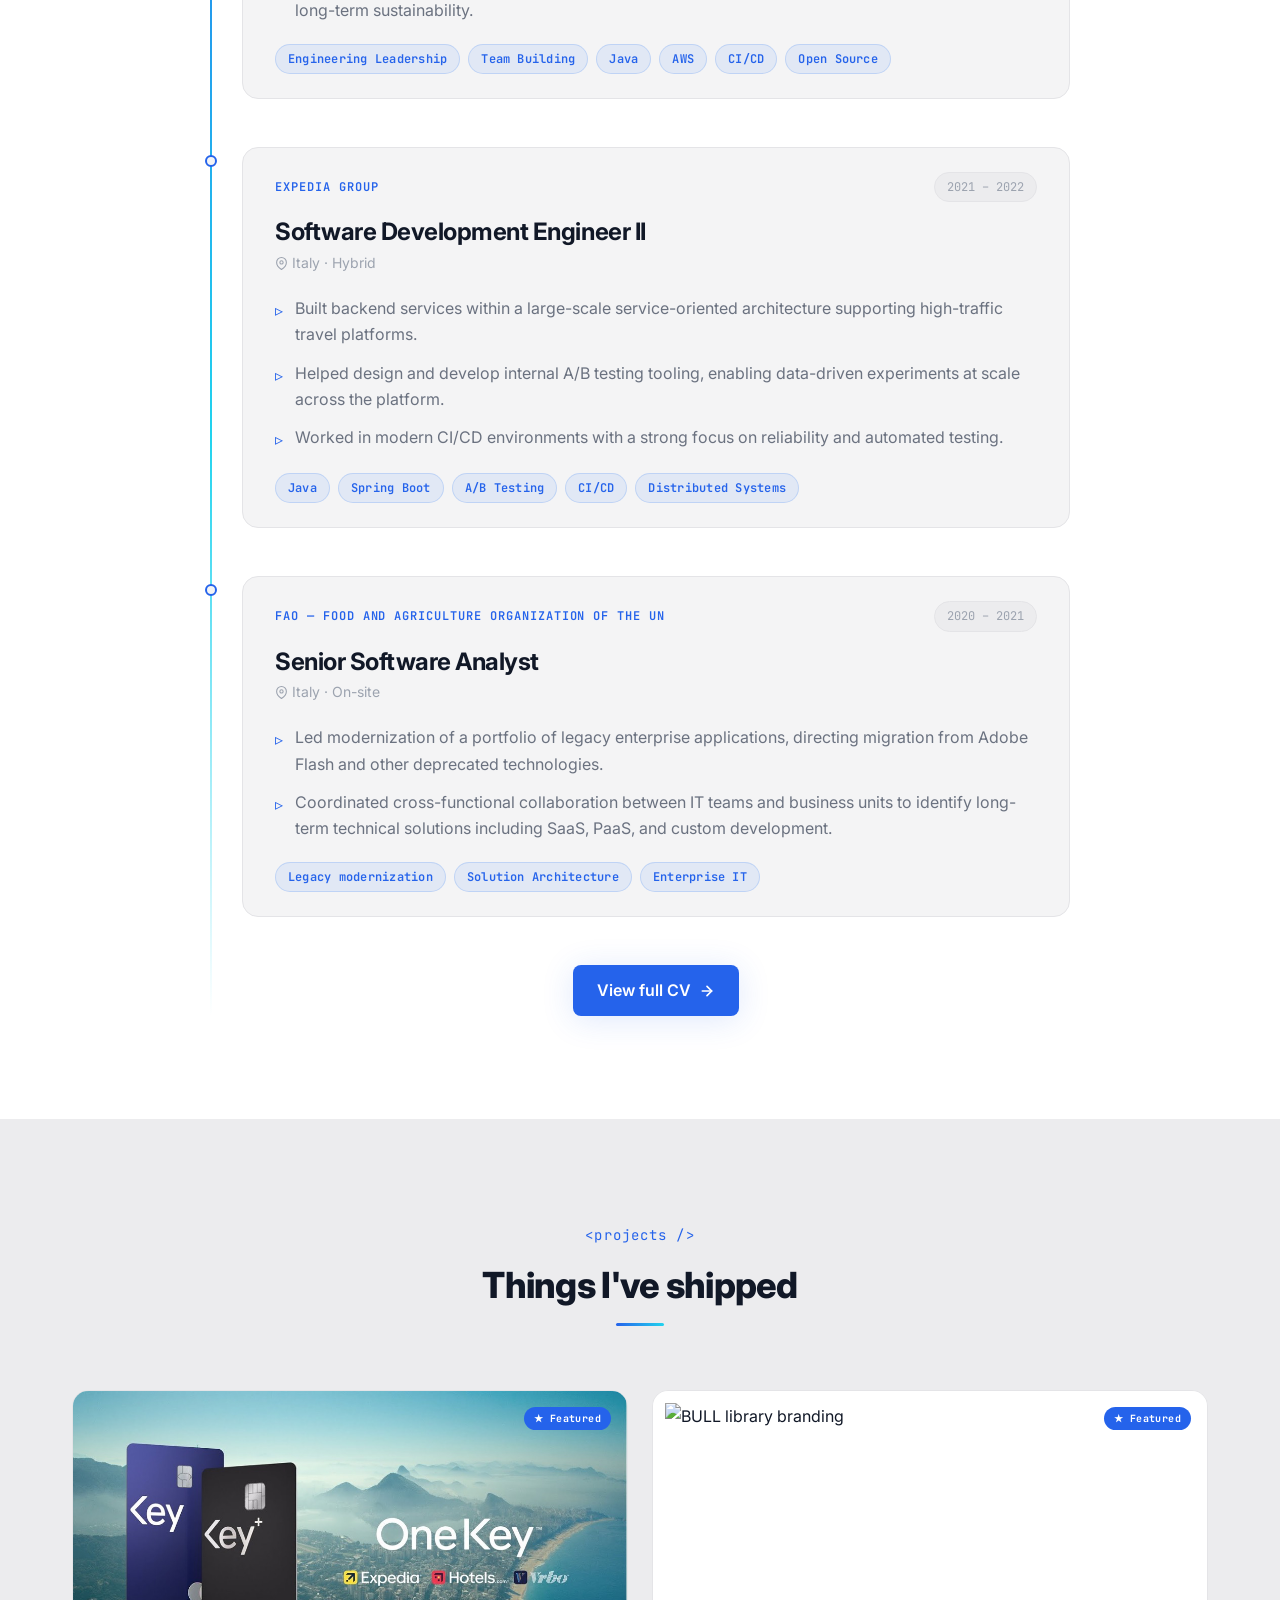
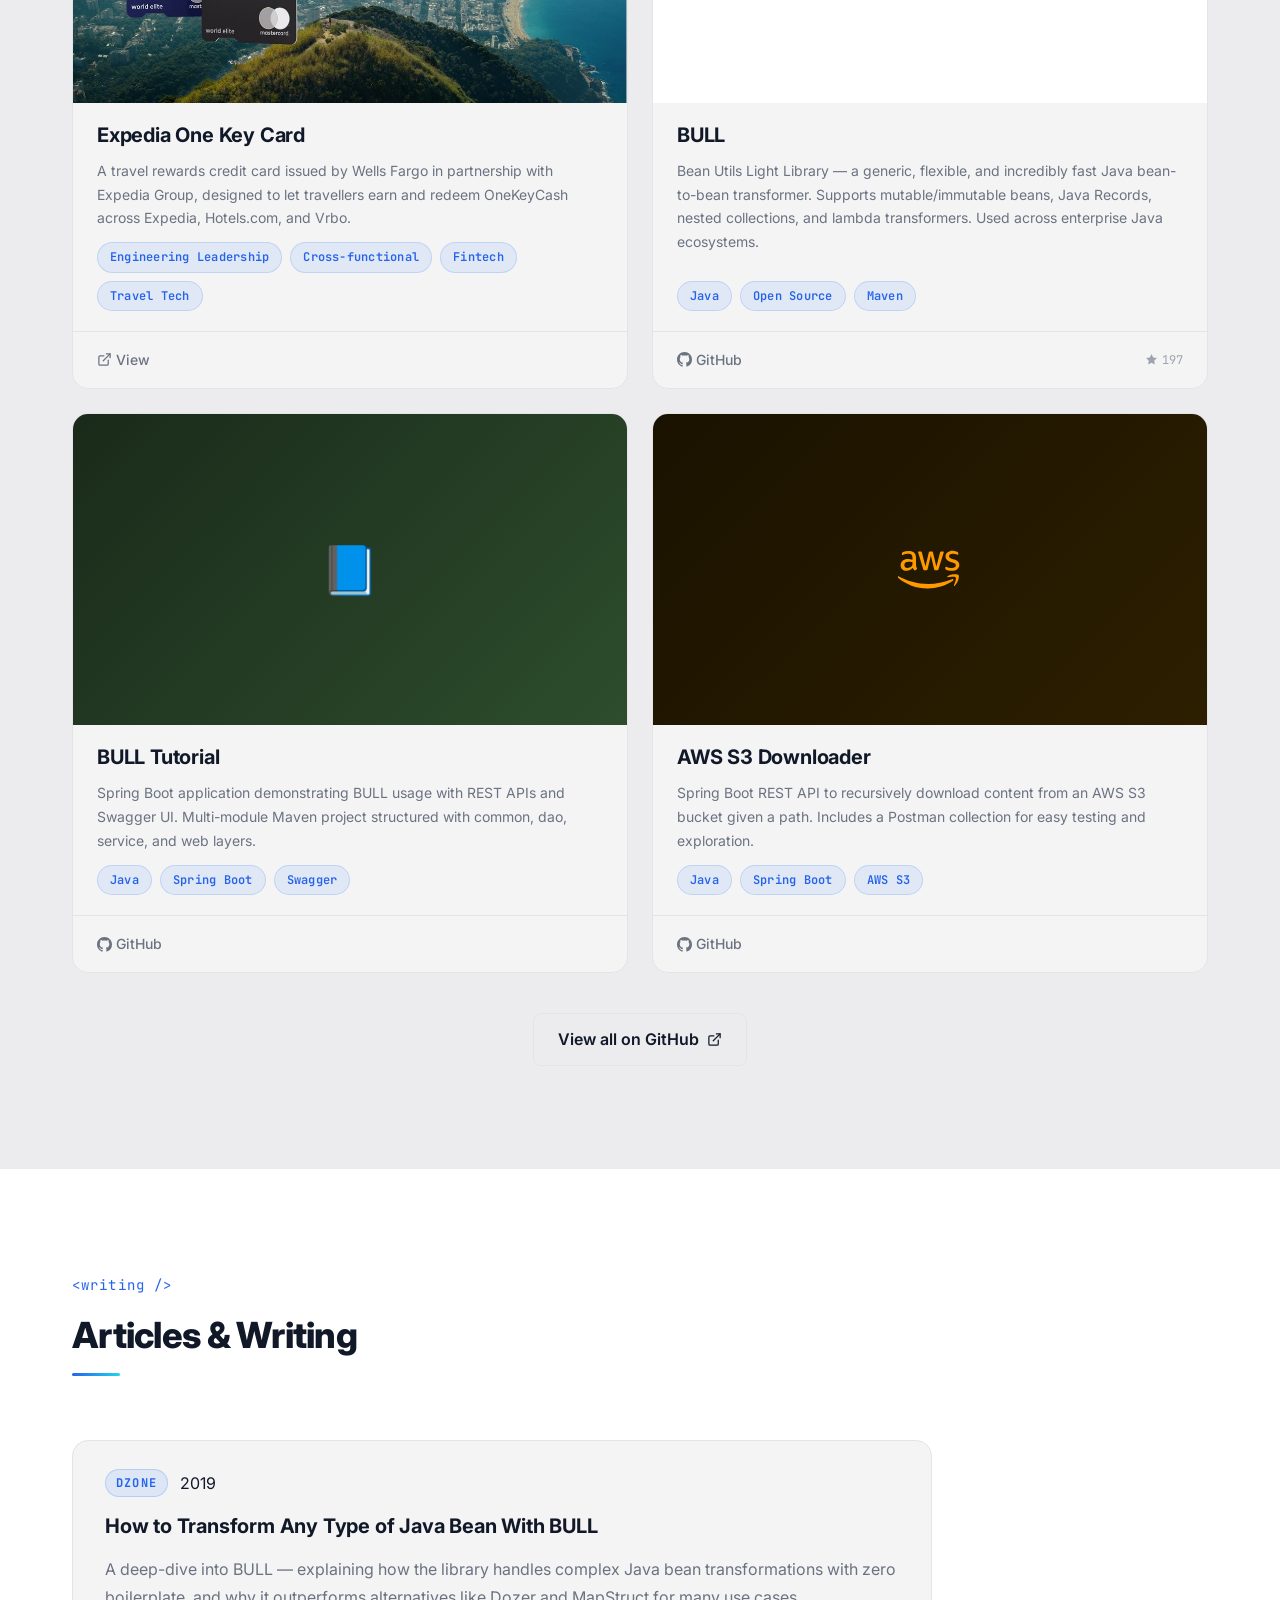
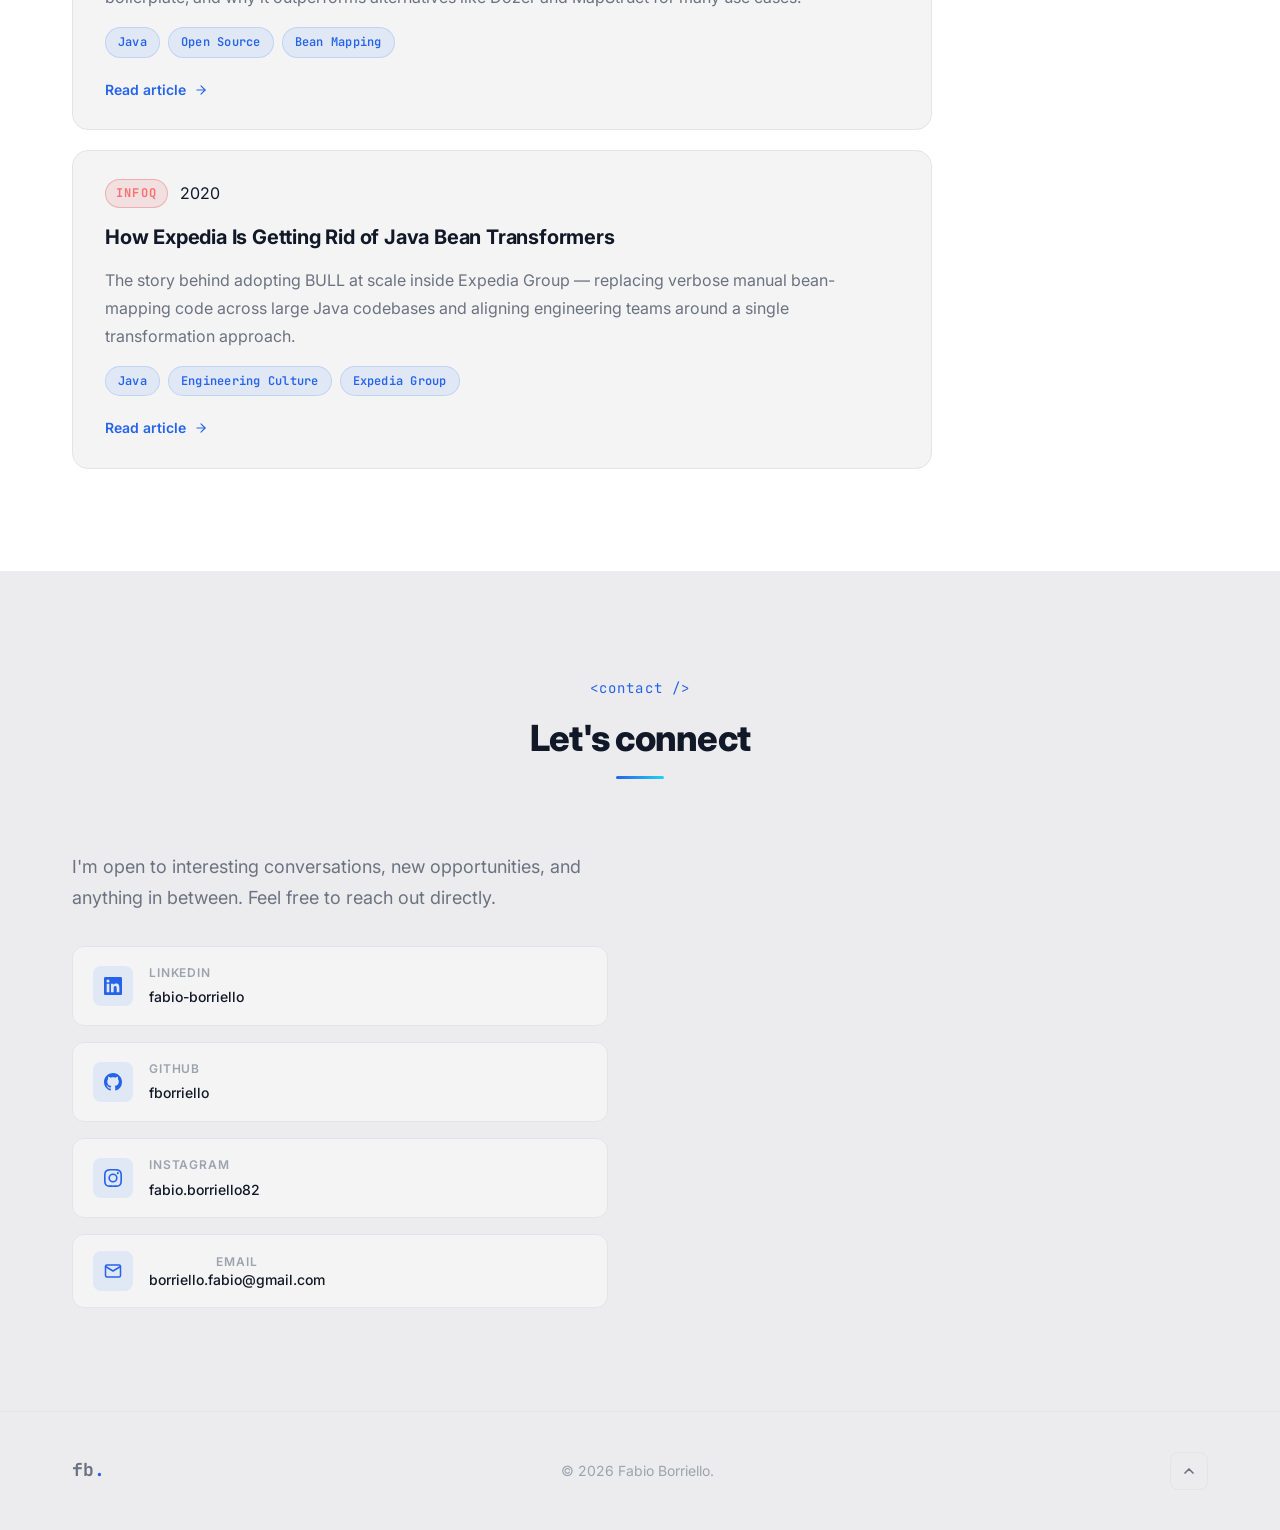
==== commit b18209e8: "feat: show 16+ engineers led and 4+ teams built in about stats" ====
--- a/index.html
+++ b/index.html
@@ -279,12 +279,12 @@
 
             <div class="about__stats" aria-label="Key stats">
               <div class="stat-card">
-                <div class="stat-card__number" data-count="16" aria-live="polite">0</div>
+                <div class="stat-card__number" data-count="16" data-suffix="+" aria-live="polite">0+</div>
                 <div class="stat-card__label">Engineers Led</div>
                 <div class="stat-card__sub">simultaneously</div>
               </div>
               <div class="stat-card">
-                <div class="stat-card__number" data-count="4" aria-live="polite">0</div>
+                <div class="stat-card__number" data-count="4" data-suffix="+" aria-live="polite">0+</div>
                 <div class="stat-card__label">Teams Built</div>
                 <div class="stat-card__sub">simultaneously</div>
               </div>
@@ -702,7 +702,7 @@
           <!-- awsS3Downloader -->
           <div class="project-card reveal reveal-delay-3">
             <div class="project-card__cover project-card__cover--gradient" style="--cover-gradient: linear-gradient(135deg, #1a1200, #2d1f00); display:flex; align-items:center; justify-content:center;" aria-hidden="true">
-              <img src="https://cdn.simpleicons.org/amazons3/FF9900" alt="" width="64" height="64" loading="lazy">
+              <svg xmlns="http://www.w3.org/2000/svg" width="64" height="64" viewBox="0 0 24 24" fill="#FF9900"><path d="M6.763 10.036c0 .296.032.535.088.71.064.176.144.368.256.576.04.063.056.127.056.183 0 .08-.048.16-.152.24l-.503.335a.383.383 0 0 1-.208.072c-.08 0-.16-.04-.239-.112a2.47 2.47 0 0 1-.287-.375 6.18 6.18 0 0 1-.248-.471c-.622.734-1.405 1.101-2.347 1.101-.67 0-1.205-.191-1.596-.574-.391-.384-.59-.894-.59-1.533 0-.678.239-1.23.726-1.644.487-.415 1.133-.623 1.955-.623.272 0 .551.024.846.064.296.04.6.104.918.176v-.583c0-.607-.127-1.03-.375-1.277-.255-.248-.686-.367-1.3-.367-.28 0-.568.031-.863.103-.295.072-.583.16-.862.272a2.287 2.287 0 0 1-.28.104.488.488 0 0 1-.127.023c-.112 0-.168-.08-.168-.247v-.391c0-.128.016-.224.056-.28a.597.597 0 0 1 .224-.167c.279-.144.614-.264 1.005-.36a4.84 4.84 0 0 1 1.246-.151c.95 0 1.644.216 2.091.647.439.43.662 1.085.662 1.963v2.586zm-3.24 1.214c.263 0 .534-.048.822-.144.287-.096.543-.271.758-.51.128-.152.224-.32.272-.512.047-.191.08-.423.08-.694v-.335a6.66 6.66 0 0 0-.735-.136 6.02 6.02 0 0 0-.75-.048c-.535 0-.926.104-1.19.32-.263.215-.39.518-.39.917 0 .375.095.655.295.846.191.2.47.296.838.296zm6.41.862c-.144 0-.24-.024-.304-.08-.063-.048-.12-.16-.168-.311L7.586 5.55a1.398 1.398 0 0 1-.072-.32c0-.128.064-.2.191-.2h.783c.151 0 .255.025.31.08.065.048.113.16.16.312l1.342 5.284 1.245-5.284c.04-.16.088-.264.151-.312a.549.549 0 0 1 .32-.08h.638c.152 0 .256.025.32.08.063.048.12.16.151.312l1.261 5.348 1.381-5.348c.048-.16.104-.264.16-.312a.52.52 0 0 1 .311-.08h.743c.127 0 .2.065.2.2 0 .04-.009.08-.017.128a1.137 1.137 0 0 1-.056.2l-1.923 6.17c-.048.16-.104.263-.168.311a.51.51 0 0 1-.303.08h-.687c-.151 0-.255-.024-.32-.08-.063-.055-.119-.16-.15-.32l-1.238-5.148-1.23 5.14c-.04.16-.087.264-.15.32-.065.056-.177.08-.32.08zm10.256.215c-.415 0-.83-.048-1.229-.143-.399-.096-.71-.2-.918-.32-.128-.071-.215-.151-.247-.223a.563.563 0 0 1-.048-.224v-.407c0-.167.064-.247.183-.247.048 0 .096.008.144.024.048.016.12.048.2.08.271.12.566.215.878.279.319.064.63.096.95.096.502 0 .894-.088 1.165-.264a.86.86 0 0 0 .41-.758.777.777 0 0 0-.215-.559c-.144-.151-.416-.287-.807-.415l-1.157-.36c-.583-.183-1.014-.454-1.277-.813a1.902 1.902 0 0 1-.4-1.158c0-.335.073-.63.216-.886.144-.255.335-.479.575-.654.24-.184.51-.32.83-.415.32-.096.655-.136 1.006-.136.175 0 .359.008.535.032.183.024.35.056.518.088.16.04.312.08.455.127.144.048.256.096.336.144a.69.69 0 0 1 .24.2.43.43 0 0 1 .071.263v.375c0 .168-.064.256-.184.256a.83.83 0 0 1-.303-.096 3.652 3.652 0 0 0-1.532-.311c-.455 0-.815.071-1.062.223-.248.152-.375.383-.375.71 0 .224.08.416.24.567.159.152.454.304.877.44l1.133.358c.574.184.99.44 1.237.767.247.329.367.702.367 1.117 0 .343-.072.655-.207.926-.144.272-.336.511-.583.703-.248.2-.543.343-.886.447-.36.111-.743.167-1.15.167z"/><path fill-rule="evenodd" clip-rule="evenodd" d="M20.583 16.025c-2.554 1.887-6.26 2.89-9.453 2.89-4.472 0-8.498-1.651-11.54-4.397-.239-.215-.025-.51.263-.343 3.287 1.912 7.35 3.067 11.547 3.067 2.83 0 5.942-.587 8.807-1.803.431-.185.794.283.376.586z"/><path fill-rule="evenodd" clip-rule="evenodd" d="M21.648 14.796c-.327-.42-2.16-.199-2.987-.1-.25.031-.288-.189-.063-.349 1.46-1.027 3.863-.73 4.143-.387.28.344-.073 2.754-1.446 3.904-.21.176-.41.082-.317-.151.308-.772.999-2.497.67-2.917z"/></svg>
             </div>
             <div class="project-card__body">
               <h3 class="project-card__title">AWS S3 Downloader</h3>
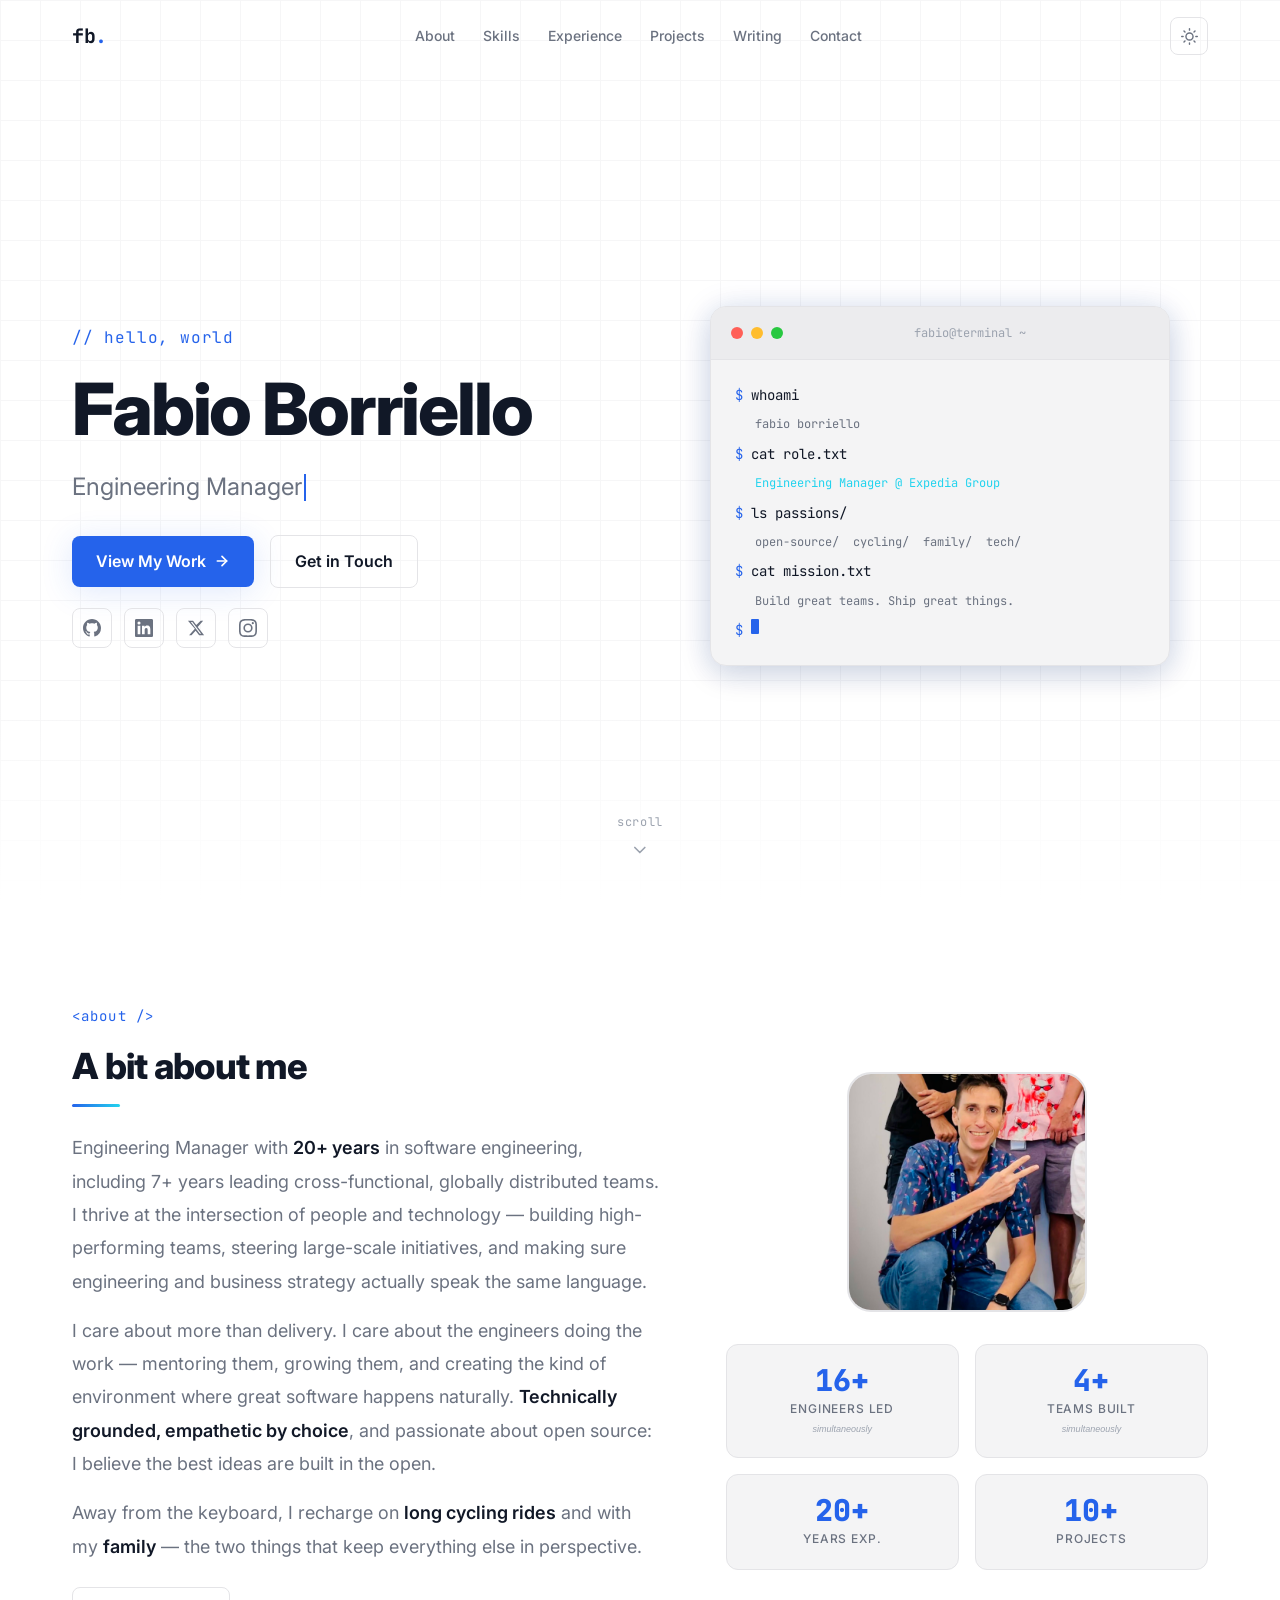
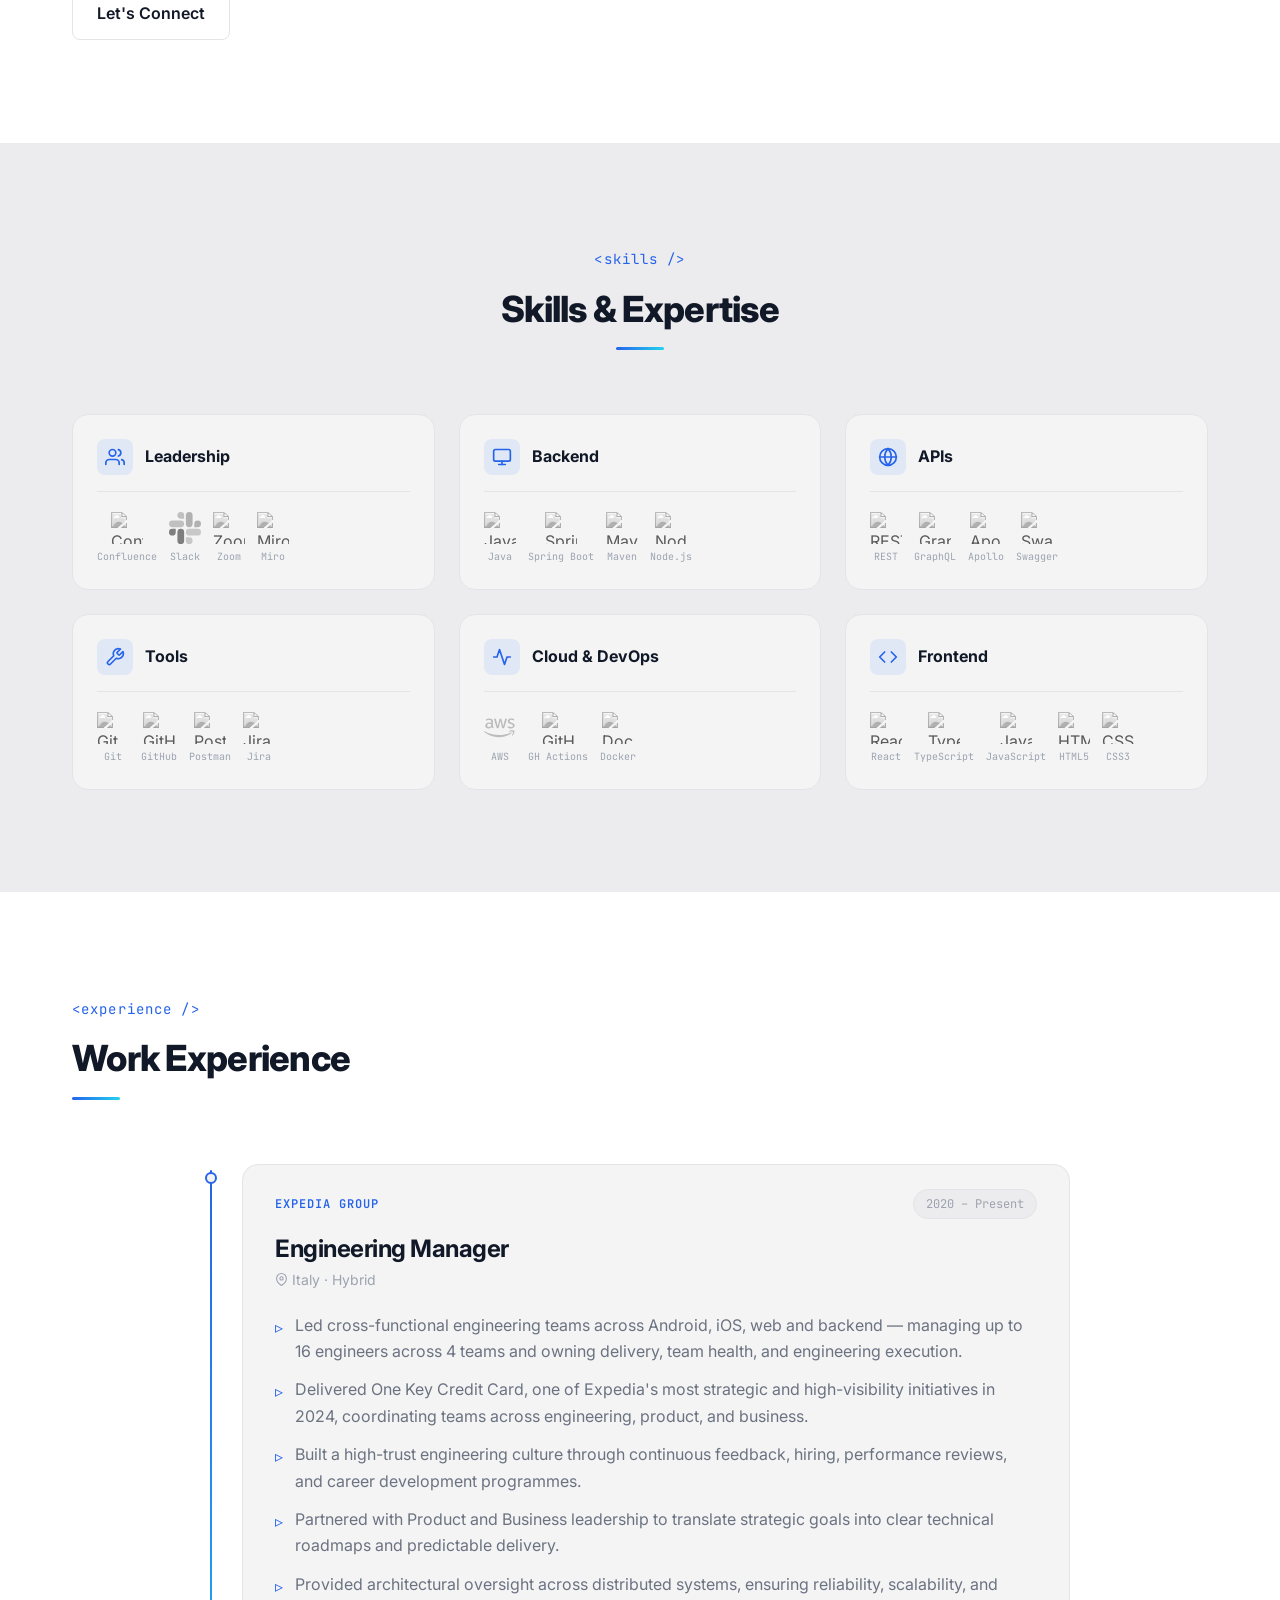
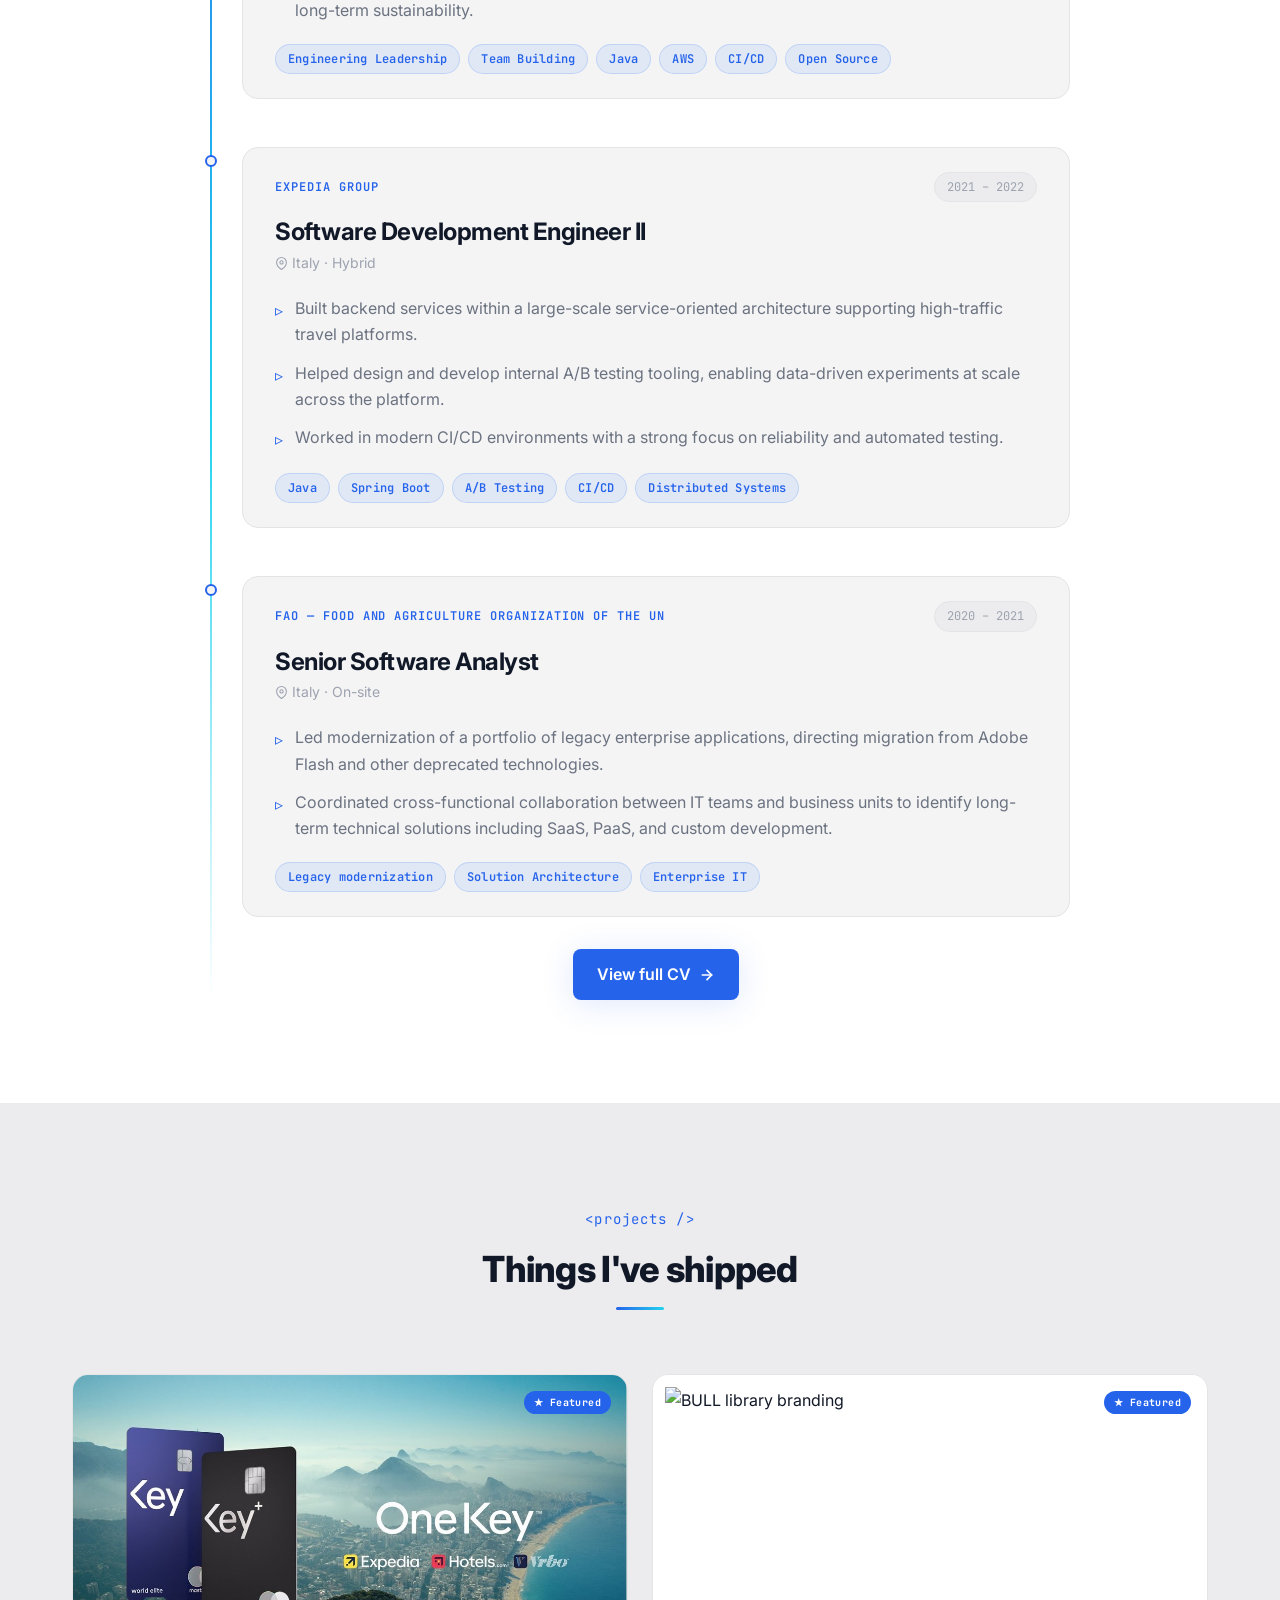
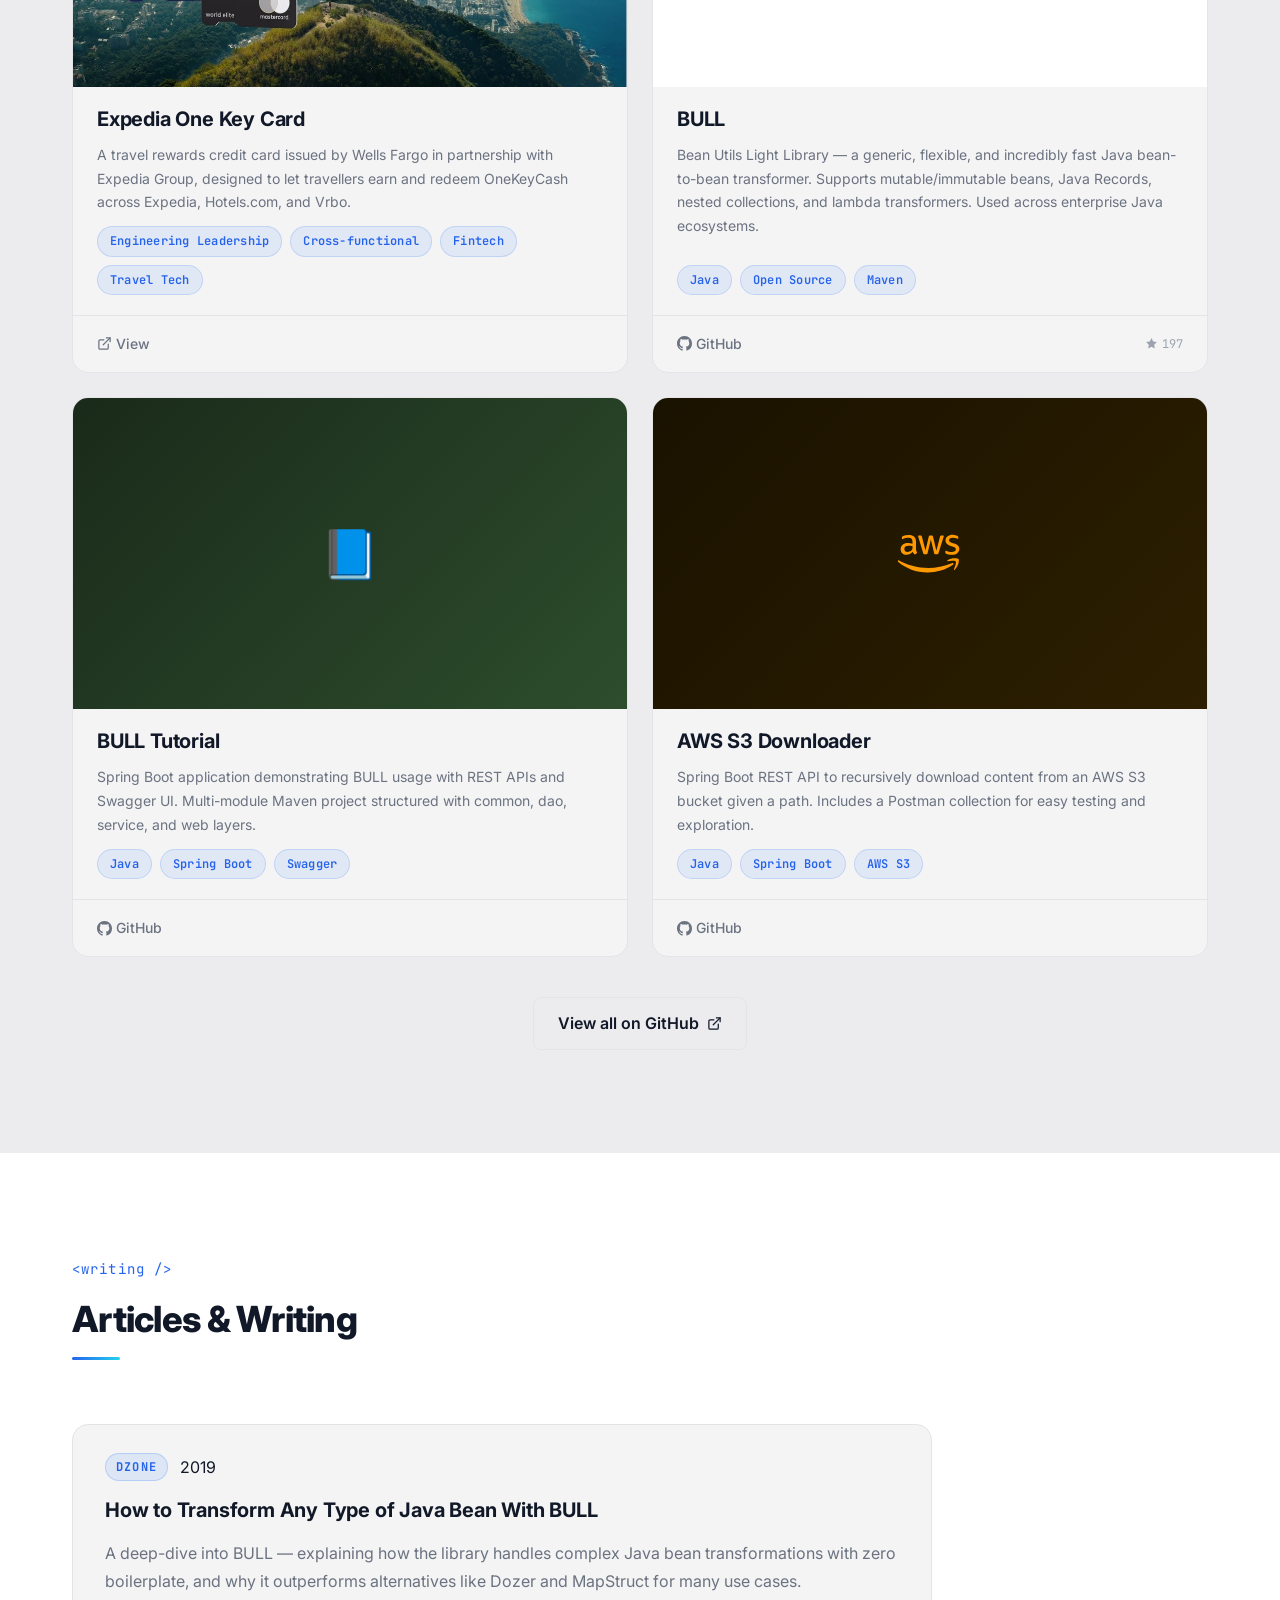
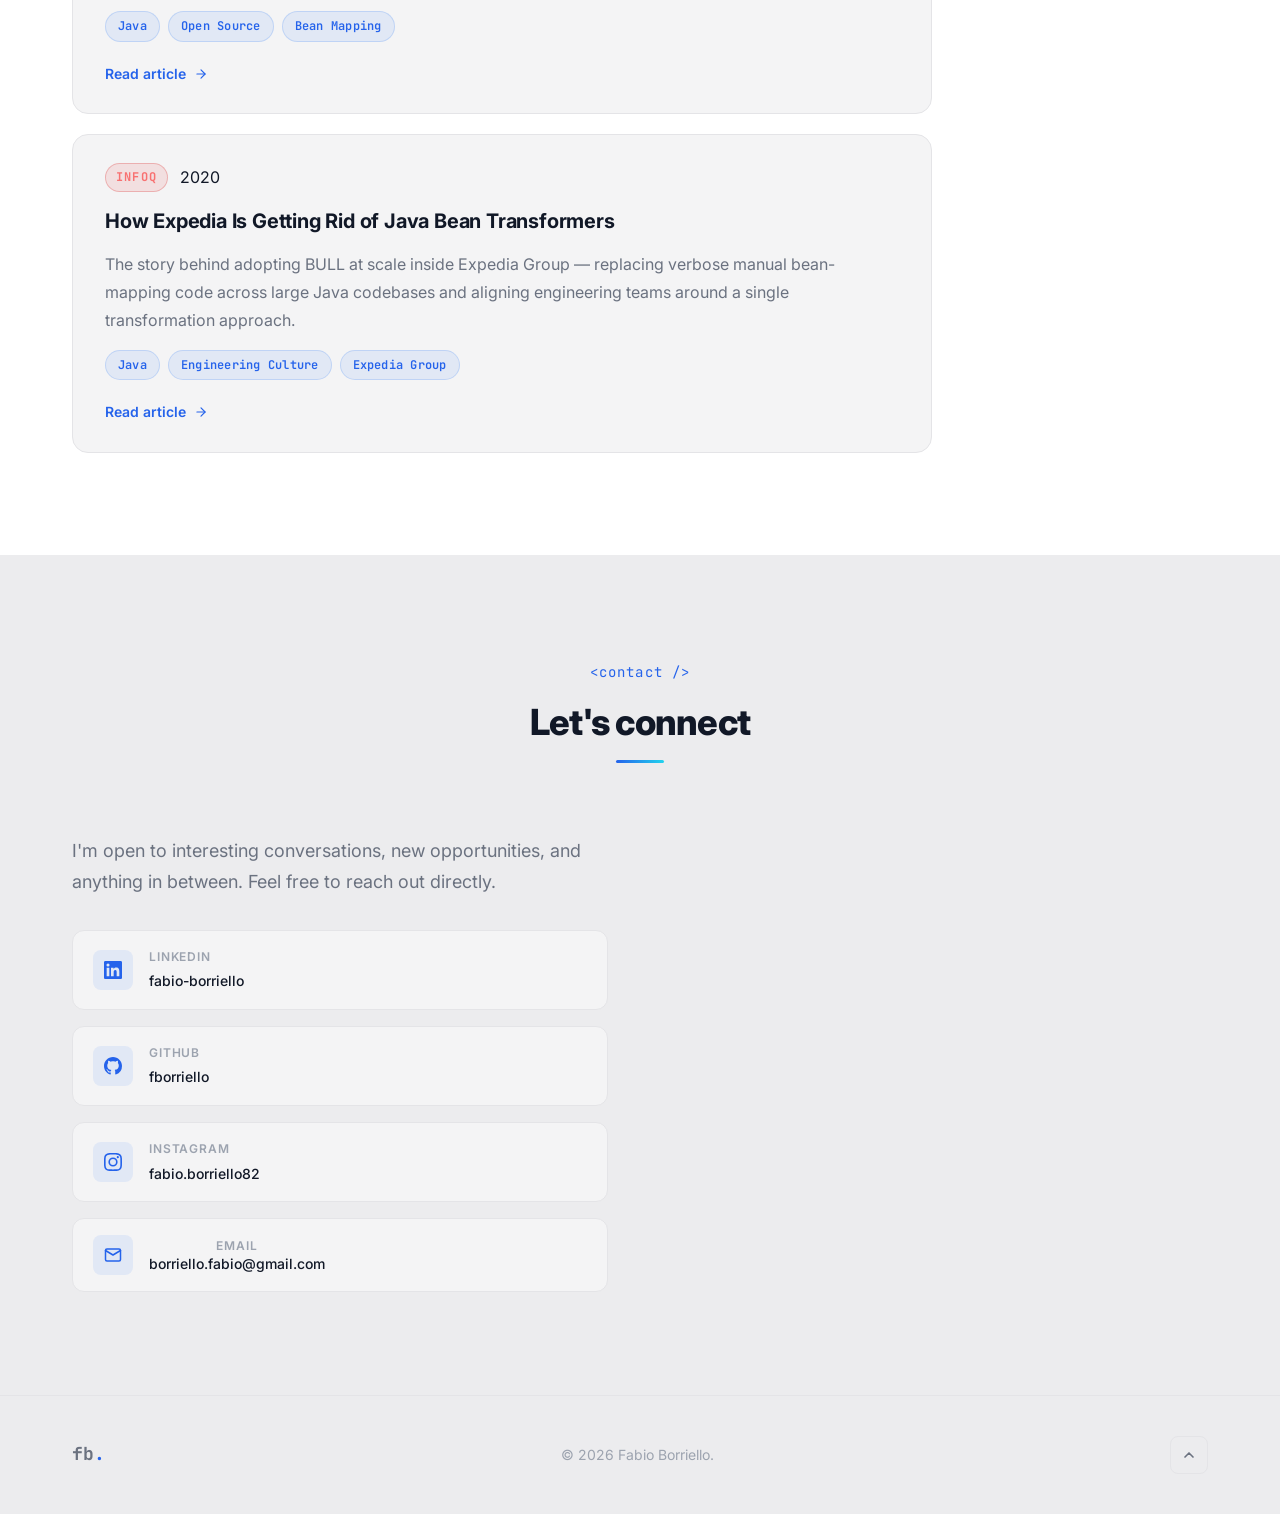
==== commit d9c77757: "Merge pull request #10 from fborriello/feature/centralize-experiences Feature/centralize experiences" ====
--- a/index.html
+++ b/index.html
@@ -503,111 +503,7 @@
 
         <div class="experience__timeline">
 
-          <div class="timeline-item reveal" style="display:none">
-            <div class="timeline-card">
-              <div class="timeline-card__meta">
-                <span class="timeline-card__company">eDreams ODIGEO</span>
-                <span class="timeline-card__date">2026 – Present</span>
-              </div>
-              <h3 class="timeline-card__role">Lead Engineer</h3>
-              <p class="timeline-card__location">
-                <svg xmlns="http://www.w3.org/2000/svg" width="13" height="13" viewBox="0 0 24 24" fill="none" stroke="currentColor" stroke-width="2" stroke-linecap="round" stroke-linejoin="round" aria-hidden="true"><path d="M21 10c0 7-9 13-9 13s-9-6-9-13a9 9 0 0 1 18 0z"/><circle cx="12" cy="10" r="3"/></svg>
-                Italy · Remote
-              </p>
-              <ul class="timeline-card__bullets">
-                <li class="timeline-card__bullet">Leading and growing a team of engineers, with full ownership of delivery, people development, and technical direction.</li>
-                <li class="timeline-card__bullet">Driving the execution of product and platform initiatives in a high scale travel tech environment, ensuring alignment with business goals and engineering standards.</li>
-                <li class="timeline-card__bullet">Collaborating with cross functional stakeholders to define priorities, shape roadmaps, and deliver impactful customer facing solutions.</li>
-                <li class="timeline-card__bullet">Fostering a culture of engineering excellence, continuous improvement, and accountability across the team.</li>
-                <li class="timeline-card__bullet">Contributing to the evolution of engineering practices, processes, and organizational effectiveness.</li>
-              </ul>
-              <div class="timeline-card__tags">
-                <span class="tag">Engineering Management</span>
-                <span class="tag">Technical Leadership</span>
-                <span class="tag">Stakeholder Management</span>
-                <span class="tag">Distributed Systems</span>
-                <span class="tag">Agile Delivery</span>
-              </div>
-            </div>
-          </div>
-
-          <div class="timeline-item reveal">
-            <div class="timeline-card">
-              <div class="timeline-card__meta">
-                <span class="timeline-card__company">Expedia Group</span>
-                <span class="timeline-card__date">2020 – Present</span>
-              </div>
-              <h3 class="timeline-card__role">Engineering Manager</h3>
-              <p class="timeline-card__location">
-                <svg xmlns="http://www.w3.org/2000/svg" width="13" height="13" viewBox="0 0 24 24" fill="none" stroke="currentColor" stroke-width="2" stroke-linecap="round" stroke-linejoin="round" aria-hidden="true"><path d="M21 10c0 7-9 13-9 13s-9-6-9-13a9 9 0 0 1 18 0z"/><circle cx="12" cy="10" r="3"/></svg>
-                Italy · Hybrid
-              </p>
-              <ul class="timeline-card__bullets">
-                <li class="timeline-card__bullet">Led cross-functional engineering teams across Android, iOS, web and backend — managing up to 16 engineers across 4 teams and owning delivery, team health, and engineering execution.</li>
-                <li class="timeline-card__bullet">Delivered One Key Credit Card, one of Expedia's most strategic and high-visibility initiatives in 2024, coordinating teams across engineering, product, and business.</li>
-                <li class="timeline-card__bullet">Built a high-trust engineering culture through continuous feedback, hiring, performance reviews, and career development programmes.</li>
-                <li class="timeline-card__bullet">Partnered with Product and Business leadership to translate strategic goals into clear technical roadmaps and predictable delivery.</li>
-                <li class="timeline-card__bullet">Provided architectural oversight across distributed systems, ensuring reliability, scalability, and long-term sustainability.</li>
-              </ul>
-              <div class="timeline-card__tags">
-                <span class="tag">Engineering Leadership</span>
-                <span class="tag">Team Building</span>
-                <span class="tag">Java</span>
-                <span class="tag">AWS</span>
-                <span class="tag">CI/CD</span>
-                <span class="tag">Open Source</span>
-              </div>
-            </div>
-          </div>
-
-          <div class="timeline-item reveal">
-            <div class="timeline-card">
-              <div class="timeline-card__meta">
-                <span class="timeline-card__company">Expedia Group</span>
-                <span class="timeline-card__date">2021 – 2022</span>
-              </div>
-              <h3 class="timeline-card__role">Software Development Engineer II</h3>
-              <p class="timeline-card__location">
-                <svg xmlns="http://www.w3.org/2000/svg" width="13" height="13" viewBox="0 0 24 24" fill="none" stroke="currentColor" stroke-width="2" stroke-linecap="round" stroke-linejoin="round" aria-hidden="true"><path d="M21 10c0 7-9 13-9 13s-9-6-9-13a9 9 0 0 1 18 0z"/><circle cx="12" cy="10" r="3"/></svg>
-                Italy · Hybrid
-              </p>
-              <ul class="timeline-card__bullets">
-                <li class="timeline-card__bullet">Built backend services within a large-scale service-oriented architecture supporting high-traffic travel platforms.</li>
-                <li class="timeline-card__bullet">Helped design and develop internal A/B testing tooling, enabling data-driven experiments at scale across the platform.</li>
-                <li class="timeline-card__bullet">Worked in modern CI/CD environments with a strong focus on reliability and automated testing.</li>
-              </ul>
-              <div class="timeline-card__tags">
-                <span class="tag">Java</span>
-                <span class="tag">Spring Boot</span>
-                <span class="tag">A/B Testing</span>
-                <span class="tag">CI/CD</span>
-                <span class="tag">Distributed Systems</span>
-              </div>
-            </div>
-          </div>
-
-          <div class="timeline-item reveal">
-            <div class="timeline-card">
-              <div class="timeline-card__meta">
-                <span class="timeline-card__company">FAO — Food and Agriculture Organization of the UN</span>
-                <span class="timeline-card__date">2020 – 2021</span>
-              </div>
-              <h3 class="timeline-card__role">Senior Software Analyst</h3>
-              <p class="timeline-card__location">
-                <svg xmlns="http://www.w3.org/2000/svg" width="13" height="13" viewBox="0 0 24 24" fill="none" stroke="currentColor" stroke-width="2" stroke-linecap="round" stroke-linejoin="round" aria-hidden="true"><path d="M21 10c0 7-9 13-9 13s-9-6-9-13a9 9 0 0 1 18 0z"/><circle cx="12" cy="10" r="3"/></svg>
-                Italy · On-site
-              </p>
-              <ul class="timeline-card__bullets">
-                <li class="timeline-card__bullet">Led modernization of a portfolio of legacy enterprise applications, directing migration from Adobe Flash and other deprecated technologies.</li>
-                <li class="timeline-card__bullet">Coordinated cross-functional collaboration between IT teams and business units to identify long-term technical solutions including SaaS, PaaS, and custom development.</li>
-              </ul>
-              <div class="timeline-card__tags">
-                <span class="tag">Legacy modernization</span>
-                <span class="tag">Solution Architecture</span>
-                <span class="tag">Enterprise IT</span>
-              </div>
-            </div>
-          </div>
+          <div id="experience-list"></div>
 
           <div style="display:flex; justify-content:center; margin-top: var(--space-8);">
             <a href="pages/fbResume.html" class="btn btn--primary">
